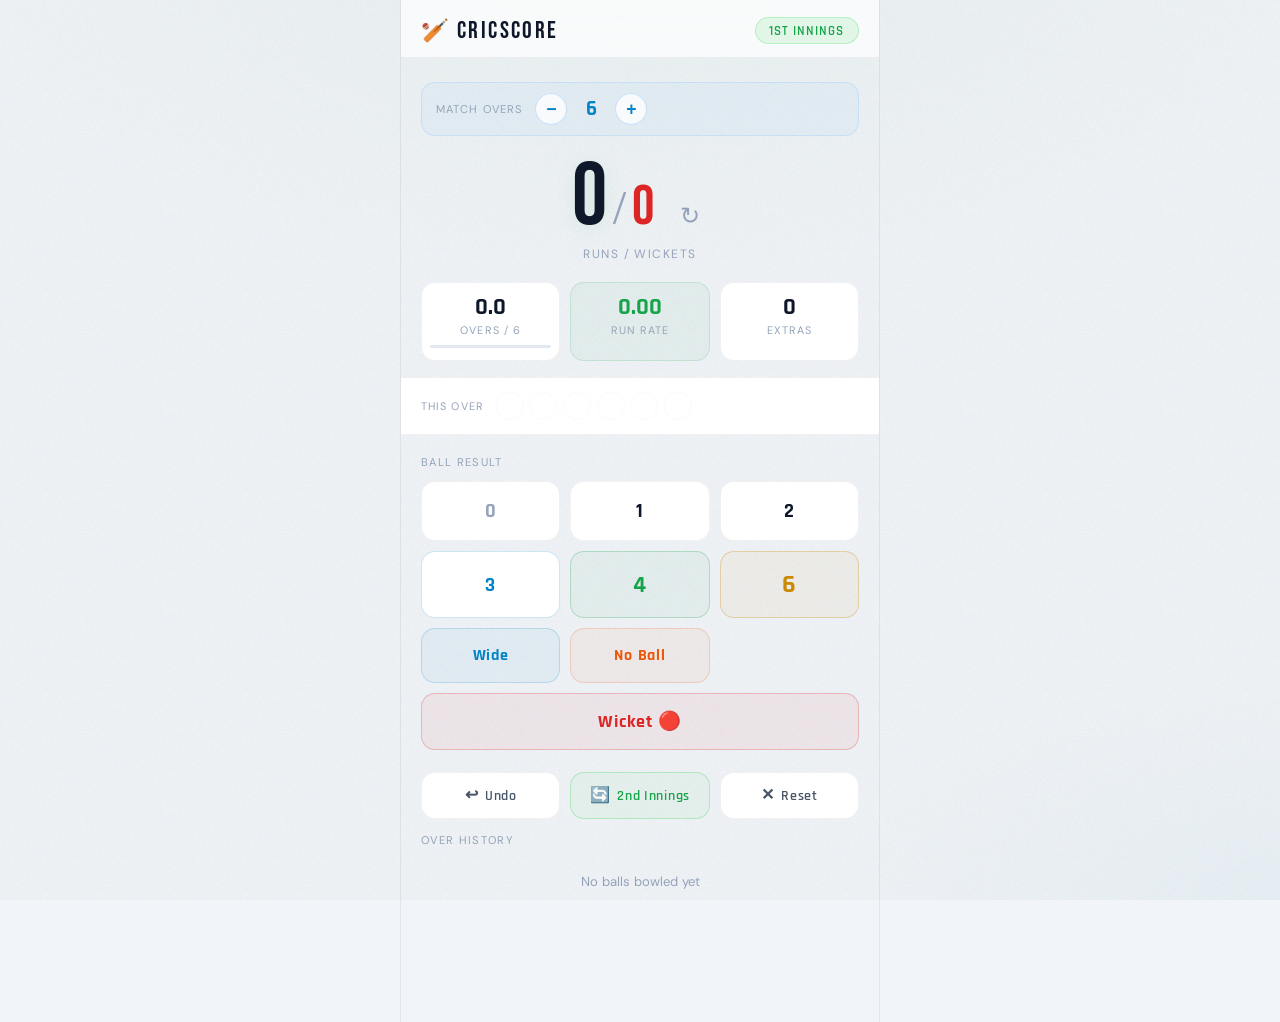
==== index.html @ cb7d539f "Initial commit: Static Cricket Score Counter2" ====
<!DOCTYPE html>
<html lang="en">

<head>
  <meta charset="UTF-8" />
  <meta name="viewport" content="width=device-width, initial-scale=1.0" />
  <title>Cricket Score Counter (Static)</title>
  <link rel="preconnect" href="https://fonts.googleapis.com">
  <link rel="preconnect" href="https://fonts.gstatic.com" crossorigin>
  <link
    href="https://fonts.googleapis.com/css2?family=Rajdhani:wght@400;500;600;700&family=DM+Sans:ital,opsz,wght@0,9..40,300;0,9..40,400;0,9..40,500;1,9..40,300&family=Bebas+Neue&display=swap"
    rel="stylesheet">
  <link rel="stylesheet" href="style.css" />
</head>

<body>

  <!-- Background texture -->
  <div class="bg-field"></div>
  <div class="noise-overlay"></div>

  <div class="app-shell">

    <!-- ── HEADER ── -->
    <header class="app-header">
      <div class="header-inner">
        <div class="logo">
          <span class="logo-icon">🏏</span>
          <span class="logo-text">CRICSCORE</span>
        </div>
        <div class="innings-badge" id="inningsBadge">1st Innings</div>
      </div>
    </header>

    <!-- ── SCOREBOARD ── -->
    <section class="scoreboard">

      <!-- Overs Selector — visible only in 1st innings -->
      <div class="overs-selector" id="oversSelector">
        <span class="overs-sel-label">Match Overs</span>
        <div class="overs-stepper">
          <button class="step-btn" onclick="changeOvers(-1)">−</button>
          <span class="overs-value" id="oversValue">6</span>
          <button class="step-btn" onclick="changeOvers(1)">+</button>
        </div>
      </div>
      <div class="score-main">
        <div class="score-display">
          <span class="score-runs" id="scoreRuns">0</span>
          <span class="score-sep">/</span>
          <span class="score-wickets" id="scoreWickets">0</span>
          <button class="score-refresh-btn" onclick="refreshScore()" title="Reset Score">↻</button>
        </div>
        <div class="score-overs-label">runs / wickets</div>
      </div>

      <div class="score-meta">
        <div class="meta-card">
          <div class="meta-value" id="metaOvers">0.0</div>
          <div class="meta-label">Overs / <span id="metaMaxOvers">6</span></div>
          <div class="overs-progress-wrap">
            <div class="overs-progress-bar" id="oversProgressBar"></div>
          </div>
        </div>
        <div class="meta-card highlight">
          <div class="meta-value" id="metaRunRate">0.00</div>
          <div class="meta-label">Run Rate</div>
        </div>
        <div class="meta-card">
          <div class="meta-value" id="metaExtras">0</div>
          <div class="meta-label">Extras</div>
        </div>
      </div>

      <!-- Target info (2nd innings only) -->
      <div class="target-bar hidden" id="targetBar">
        <div class="target-inner">
          <span class="target-label">Target</span>
          <span class="target-value" id="targetValue">—</span>
          <span class="target-sep">·</span>
          <span class="target-label">Need</span>
          <span class="target-need" id="targetNeed">—</span>
          <span class="target-sep">·</span>
          <span class="target-label">RRR</span>
          <span class="target-rrr" id="targetRrr">—</span>
        </div>
      </div>
    </section>

    <div class="last-ball-row">
      <div class="this-over-label">This Over</div>
      <div class="this-over-dots" id="thisOverDots"></div>
    </div>

    <!-- ── NO BALL PENDING PANEL ── -->
    <section class="nb-panel hidden" id="nbPanel">
      <div class="nb-panel-header">
        <span class="nb-badge">NO BALL</span>
        <span class="nb-hint">Select runs scored off the bat, or run-out</span>
      </div>
      <div class="nb-run-grid">
        <button class="nb-run-btn" onclick="sendNBRuns(0)">0</button>
        <button class="nb-run-btn" onclick="sendNBRuns(1)">1</button>
        <button class="nb-run-btn" onclick="sendNBRuns(2)">2</button>
        <button class="nb-run-btn" onclick="sendNBRuns(3)">3</button>
        <button class="nb-run-btn nb-4" onclick="sendNBRuns(4)">4</button>
        <button class="nb-run-btn nb-6" onclick="sendNBRuns(6)">6</button>
      </div>
      <button class="nb-wicket-btn" onclick="sendNBWicket()">Run Out 🔴 (Wicket on NB)</button>
    </section>

    <!-- ── BALL INPUT BUTTONS ── -->
    <section class="input-section hidden" id="inputSection">
      <div class="input-label">Ball Result</div>
      <div class="ball-grid">
        <button class="ball-btn run-0" data-type="0" onclick="sendBall('0')">0</button>
        <button class="ball-btn run-1" data-type="1" onclick="sendBall('1')">1</button>
        <button class="ball-btn run-2" data-type="2" onclick="sendBall('2')">2</button>
        <button class="ball-btn run-3" data-type="3" onclick="sendBall('3')">3</button>
        <button class="ball-btn run-4" data-type="4" onclick="sendBall('4')">4</button>
        <button class="ball-btn run-6" data-type="6" onclick="sendBall('6')">6</button>
        <button class="ball-btn wide" data-type="WD" onclick="sendBall('WD')">Wide</button>
        <button class="ball-btn noball" data-type="NB" onclick="sendBall('NB')">No Ball</button>
        <button class="ball-btn wicket" data-type="W" onclick="sendBall('W')">Wicket 🔴</button>
      </div>
    </section>


    <!-- ── CONTROLS ── -->
    <section class="controls-section hidden" id="controlsSection">
      <button class="ctrl-btn undo-btn" onclick="undoBall()">
        <span class="ctrl-icon">↩</span> Undo
      </button>
      <button class="ctrl-btn second-innings-btn" id="secondInningsBtn" onclick="startSecondInnings()">
        <span class="ctrl-icon">🔄</span> 2nd Innings
      </button>
      <button class="ctrl-btn reset-btn" onclick="resetMatch()">
        <span class="ctrl-icon">✕</span> Reset
      </button>
    </section>

    <!-- ── RECENT HISTORY ── -->
    <section class="history-section">
      <div class="history-header">Over History</div>
      <div class="history-list" id="historyList">
        <div class="history-empty">No balls bowled yet</div>
      </div>
    </section>

    <!-- ── INNINGS / MATCH OVER OVERLAY ── -->
    <div class="match-over-overlay hidden" id="matchOverOverlay">
      <div class="match-over-card">
        <div class="match-over-emoji" id="matchOverEmoji">🏏</div>
        <div class="match-over-title" id="matchOverTitle">Innings Over!</div>
        <div class="match-over-sub" id="matchOverSub"></div>
        <!-- Shown only at end of 1st innings -->
        <button class="ctrl-btn second-innings-btn" id="overlayStartSecond" style="margin-top:1.5rem;width:100%"
          onclick="startSecondInnings()">
          <span class="ctrl-icon">🏏</span> Start 2nd Innings
        </button>
        <!-- Shown only at end of 2nd innings / full match -->
        <button class="ctrl-btn reset-btn" id="overlayNewMatch" style="margin-top:0.75rem;width:100%"
          onclick="resetMatch()">
          <span class="ctrl-icon">✕</span> New Match
        </button>
      </div>
    </div>

  </div><!-- end app-shell -->

  <script src="script.js"></script>
</body>

</html>
---- style.css ----
/* ================================================================
   CRICSCORE – Style Sheet
   Dark stadium aesthetic · Rajdhani / DM Sans · Bold accents
   ================================================================ */

/* ── CSS Variables ─────────────────────────────────────────────── */
:root {
  --bg-deep:        #f1f5f9; /* Soft slate background */
  --bg-card:        #ffffff; /* Pure white cards */
  --bg-card2:       #f8fafc; /* Lighter white/slate */
  --bg-input:       #e2e8f0; /* Soft gray for inputs */

  --accent-green:   #16a34a; /* Vibrant green */
  --accent-yellow:  #ca8a04; /* Darker yellow for contrast */
  --accent-red:     #dc2626; /* Strong red */
  --accent-blue:    #0284c7; /* Sky blue */
  --accent-orange:  #ea580c; /* Deep orange */

  --text-primary:   #0f172a; /* Near black text */
  --text-secondary: #475569; /* Slate gray text */
  --text-muted:     #94a3b8; /* Light gray text */

  --border:         rgba(0,0,0,0.06);
  --shadow-card:    0 4px 6px -1px rgba(0,0,0,0.05), 0 2px 4px -1px rgba(0,0,0,0.03);
  --shadow-glow:    0 0 24px rgba(22,163,74,0.1);

  --radius-sm:      8px;
  --radius-md:      14px;
  --radius-lg:      22px;
  --radius-full:    999px;

  --transition:     0.22s cubic-bezier(0.4,0,0.2,1);
}

/* ── Reset & Base ───────────────────────────────────────────────── */
*, *::before, *::after { box-sizing: border-box; margin: 0; padding: 0; }

html { font-size: 16px; scroll-behavior: smooth; }

body {
  font-family: 'DM Sans', sans-serif;
  background: var(--bg-deep);
  color: var(--text-primary);
  min-height: 100vh;
  overflow-x: hidden;
}

/* ── Background ─────────────────────────────────────────────────── */
.bg-field {
  position: fixed; inset: 0; z-index: 0;
  background:
    radial-gradient(ellipse 80% 60% at 50% -10%, rgba(22,163,74,0.04) 0%, transparent 70%),
    radial-gradient(ellipse 60% 40% at 100% 100%, rgba(2,132,199,0.04) 0%, transparent 60%),
    var(--bg-deep);
}

.noise-overlay {
  position: fixed; inset: 0; z-index: 1; pointer-events: none; opacity: 0.15;
  background-image: url("data:image/svg+xml,%3Csvg viewBox='0 0 256 256' xmlns='http://www.w3.org/2000/svg'%3E%3Cfilter id='n'%3E%3CfeTurbulence type='fractalNoise' baseFrequency='0.9' numOctaves='4'/%3E%3C/filter%3E%3Crect width='100%25' height='100%25' filter='url(%23n)'/%3E%3C/svg%3E");
  background-size: 200px;
}

/* ── App Shell ──────────────────────────────────────────────────── */
.app-shell {
  position: relative; z-index: 2;
  max-width: 480px;
  margin: 0 auto;
  padding: 0 0 6rem;
  min-height: 100vh;
}

/* ── Header ─────────────────────────────────────────────────────── */
.app-header {
  padding: 1rem 1.25rem 0.75rem;
  border-bottom: 1px solid var(--border);
  backdrop-filter: blur(12px);
  position: sticky; top: 0; z-index: 100;
  background: rgba(255,255,255,0.7);
}

.header-inner {
  display: flex; align-items: center; justify-content: space-between;
}

.logo {
  display: flex; align-items: center; gap: 0.5rem;
}

.logo-icon { font-size: 1.4rem; }

.logo-text {
  font-family: 'Bebas Neue', sans-serif;
  font-size: 1.5rem;
  letter-spacing: 0.1em;
  color: var(--text-primary);
}

.innings-badge {
  font-family: 'Rajdhani', sans-serif;
  font-weight: 600;
  font-size: 0.8rem;
  letter-spacing: 0.08em;
  text-transform: uppercase;
  padding: 0.3rem 0.85rem;
  border-radius: var(--radius-full);
  background: rgba(57,211,83,0.12);
  border: 1px solid rgba(57,211,83,0.25);
  color: var(--accent-green);
  transition: all var(--transition);
}

.innings-badge.second {
  background: rgba(88,166,255,0.12);
  border-color: rgba(88,166,255,0.25);
  color: var(--accent-blue);
}

/* ── Scoreboard ──────────────────────────────────────────────────── */
.scoreboard {
  padding: 1.5rem 1.25rem 1rem;
}

.score-main {
  text-align: center;
  margin-bottom: 1.25rem;
}

.score-display {
  display: flex; align-items: baseline; justify-content: center;
  gap: 0.1rem;
  transition: transform var(--transition);
  position: relative;
}

.score-refresh-btn {
  background: transparent;
  border: none;
  color: var(--text-muted);
  font-size: 1.5rem;
  cursor: pointer;
  margin-left: 1rem;
  transition: all var(--transition);
  padding: 0.5rem;
  border-radius: 50%;
  display: flex;
  align-items: center;
  justify-content: center;
  line-height: 1;
}

.score-refresh-btn:hover {
  color: var(--accent-blue);
  background: rgba(2, 132, 199, 0.05);
  transform: rotate(90deg);
}

.score-refresh-btn:active {
  transform: rotate(180deg) scale(0.9);
}

@keyframes spin {
  from { transform: rotate(0deg); }
  to { transform: rotate(360deg); }
}
.score-refresh-btn.spinning {
  animation: spin 0.8s linear infinite;
  color: var(--accent-blue);
}

.score-display.bump {
  animation: scoreBump 0.35s cubic-bezier(0.34,1.56,0.64,1);
}

@keyframes scoreBump {
  0% { transform: scale(1); }
  50% { transform: scale(1.08); }
  100% { transform: scale(1); }
}

.score-runs {
  font-family: 'Bebas Neue', sans-serif;
  font-size: clamp(4rem, 18vw, 5.5rem);
  line-height: 1;
  color: var(--text-primary);
  text-shadow: 0 4px 20px rgba(22,163,74,0.1);
  transition: color var(--transition);
}

.score-sep {
  font-family: 'Rajdhani', sans-serif;
  font-size: clamp(2rem, 8vw, 3rem);
  color: var(--text-muted);
  margin: 0 0.1rem;
}

.score-wickets {
  font-family: 'Bebas Neue', sans-serif;
  font-size: clamp(2.5rem, 10vw, 3.5rem);
  line-height: 1;
  color: var(--accent-red);
}

.score-overs-label {
  font-size: 0.75rem;
  color: var(--text-muted);
  text-transform: uppercase;
  letter-spacing: 0.12em;
  margin-top: 0.25rem;
}

/* ── Meta Cards ──────────────────────────────────────────────────── */
.score-meta {
  display: grid; grid-template-columns: 1fr 1fr 1fr;
  gap: 0.625rem;
}

.meta-card {
  background: var(--bg-card);
  border: 1px solid var(--border);
  border-radius: var(--radius-md);
  padding: 0.75rem 0.5rem;
  text-align: center;
  transition: transform var(--transition), box-shadow var(--transition);
}

.meta-card:hover { transform: translateY(-2px); }

.meta-card.highlight {
  background: rgba(22,163,74,0.05);
  border-color: rgba(22,163,74,0.15);
}

.meta-value {
  font-family: 'Rajdhani', sans-serif;
  font-weight: 700;
  font-size: 1.5rem;
  color: var(--text-primary);
  line-height: 1;
  transition: color var(--transition);
}

.meta-card.highlight .meta-value { color: var(--accent-green); }

.meta-label {
  font-size: 0.68rem;
  text-transform: uppercase;
  letter-spacing: 0.1em;
  color: var(--text-muted);
  margin-top: 0.3rem;
}

/* ── Target Bar ──────────────────────────────────────────────────── */
.target-bar {
  margin-top: 1rem;
  background: rgba(2,132,199,0.05);
  border: 1px solid rgba(2,132,199,0.12);
  border-radius: var(--radius-md);
  padding: 0.75rem 1rem;
}

.target-inner {
  display: flex; align-items: center; justify-content: center;
  gap: 0.5rem; flex-wrap: wrap;
  font-family: 'Rajdhani', sans-serif; font-weight: 600;
}

.target-label {
  font-size: 0.72rem; text-transform: uppercase;
  letter-spacing: 0.1em; color: var(--text-secondary);
}

.target-value, .target-need {
  font-size: 1.1rem; color: var(--accent-blue);
}

.target-rrr { font-size: 1.1rem; color: var(--accent-orange); }

.target-sep { color: var(--text-muted); }

/* ── Last Ball Row ───────────────────────────────────────────────── */
.last-ball-row {
  display: flex; align-items: center; gap: 0.75rem;
  padding: 0.875rem 1.25rem;
  background: var(--bg-card);
  border-top: 1px solid var(--border);
  border-bottom: 1px solid var(--border);
  overflow-x: auto;
  scrollbar-width: none;
}
.last-ball-row::-webkit-scrollbar { display: none; }

.this-over-label {
  font-size: 0.68rem; text-transform: uppercase;
  letter-spacing: 0.1em; color: var(--text-muted);
  white-space: nowrap; flex-shrink: 0;
}

.this-over-dots {
  display: flex; align-items: center; gap: 0.35rem;
  flex-wrap: nowrap;
}

.dot-ball {
  font-family: 'Rajdhani', sans-serif; font-weight: 600;
  font-size: 0.75rem;
  width: 1.75rem; height: 1.75rem;
  border-radius: 50%;
  display: flex; align-items: center; justify-content: center;
  border: 1.5px solid var(--border);
  background: var(--bg-card);
  color: var(--text-secondary);
  flex-shrink: 0;
}
.dot-ball.is-4   { background: rgba(22,163,74,0.1);  border-color: var(--accent-green);  color: var(--accent-green); }
.dot-ball.is-6   { background: rgba(202,138,4,0.1); border-color: var(--accent-yellow); color: var(--accent-yellow); }
.dot-ball.is-W   { background: rgba(220,38,38,0.1);  border-color: var(--accent-red);    color: var(--accent-red); }
.dot-ball.is-WD  { background: rgba(2,132,199,0.1); border-color: var(--accent-blue);   color: var(--accent-blue); }
.dot-ball.is-NB  { background: rgba(234,88,12,0.1); border-color: var(--accent-orange); color: var(--accent-orange); }

/* ── Ball Input Grid ─────────────────────────────────────────────── */
.input-section {
  padding: 1.25rem 1.25rem 0.5rem;
}

.input-label {
  font-size: 0.7rem; text-transform: uppercase;
  letter-spacing: 0.12em; color: var(--text-muted);
  margin-bottom: 0.75rem;
}

.ball-grid {
  display: grid;
  grid-template-columns: repeat(3, 1fr);
  gap: 0.625rem;
}

/* Base ball button */
.ball-btn {
  font-family: 'Rajdhani', sans-serif;
  font-weight: 700;
  font-size: 1.25rem;
  padding: 1rem 0.5rem;
  border: 1.5px solid var(--border);
  border-radius: var(--radius-md);
  background: var(--bg-card);
  color: var(--text-primary);
  cursor: pointer;
  transition: all var(--transition);
  position: relative;
  overflow: hidden;
  letter-spacing: 0.05em;
  -webkit-tap-highlight-color: transparent;
}

.ball-btn::after {
  content: '';
  position: absolute; inset: 0;
  background: white;
  opacity: 0;
  transition: opacity 0.15s;
}

.ball-btn:active::after { opacity: 0.07; }

.ball-btn:hover {
  transform: translateY(-2px);
  box-shadow: 0 6px 20px rgba(0,0,0,0.08);
  background: #fdfdfd;
}

.ball-btn:active { transform: translateY(0px) scale(0.97); }

/* Individual styles */
.run-0  { color: var(--text-muted); }
.run-1  { border-color: rgba(0,0,0,0.05); }
.run-2  { border-color: rgba(0,0,0,0.06); }
.run-3  { border-color: rgba(2,132,199,0.2); color: var(--accent-blue); }
.run-4  {
  background: rgba(22,163,74,0.05);
  border-color: rgba(22,163,74,0.25);
  color: var(--accent-green);
  font-size: 1.5rem;
}
.run-6  {
  background: rgba(202,138,4,0.05);
  border-color: rgba(202,138,4,0.3);
  color: var(--accent-yellow);
  font-size: 1.6rem;
}
.wide   {
  background: rgba(2,132,199,0.05);
  border-color: rgba(2,132,199,0.2);
  color: var(--accent-blue);
  font-size: 1rem;
}
.noball {
  background: rgba(234,88,12,0.05);
  border-color: rgba(234,88,12,0.2);
  color: var(--accent-orange);
  font-size: 1rem;
}
.wicket {
  grid-column: 1 / -1;
  background: rgba(220,38,38,0.06);
  border-color: rgba(220,38,38,0.25);
  color: var(--accent-red);
  padding: 1rem;
  font-size: 1.15rem;
}

/* ── Ball Animations ─────────────────────────────────────────────── */
/* 4 – Flash green */
@keyframes flash4 {
  0%   { background: rgba(57,211,83,0.08);  box-shadow: none; }
  25%  { background: rgba(57,211,83,0.35); box-shadow: 0 0 40px rgba(57,211,83,0.6); }
  60%  { background: rgba(57,211,83,0.2);  box-shadow: 0 0 20px rgba(57,211,83,0.3); }
  100% { background: rgba(57,211,83,0.08);  box-shadow: none; }
}
.run-4.anim-4 {
  animation: flash4 0.7s ease-out;
}

/* 6 – Big pulse */
@keyframes flash6 {
  0%   { background: rgba(240,195,60,0.1); transform: scale(1);    box-shadow: none; }
  30%  { background: rgba(240,195,60,0.4); transform: scale(1.12); box-shadow: 0 0 50px rgba(240,195,60,0.7); }
  65%  { background: rgba(240,195,60,0.2); transform: scale(1.04); box-shadow: 0 0 25px rgba(240,195,60,0.3); }
  100% { background: rgba(240,195,60,0.1); transform: scale(1);    box-shadow: none; }
}
.run-6.anim-6 {
  animation: flash6 0.8s cubic-bezier(0.34,1.56,0.64,1);
}

/* Wicket – Red shake */
@keyframes shakeW {
  0%, 100% { transform: translateX(0); background: rgba(248,81,73,0.1); }
  10%       { transform: translateX(-6px); background: rgba(248,81,73,0.4); }
  25%       { transform: translateX(6px);  background: rgba(248,81,73,0.5); }
  40%       { transform: translateX(-5px); }
  55%       { transform: translateX(5px); }
  70%       { transform: translateX(-2px); }
  85%       { transform: translateX(2px); }
}
.wicket.anim-W {
  animation: shakeW 0.65s ease-in-out;
}

/* ── Controls ────────────────────────────────────────────────────── */
.controls-section {
  display: flex; gap: 0.625rem;
  padding: 0.875rem 1.25rem;
}

.ctrl-btn {
  flex: 1;
  display: flex; align-items: center; justify-content: center; gap: 0.4rem;
  font-family: 'Rajdhani', sans-serif;
  font-weight: 600; font-size: 0.9rem;
  padding: 0.75rem 0.5rem;
  border-radius: var(--radius-md);
  border: 1.5px solid var(--border);
  background: var(--bg-card);
  color: var(--text-secondary);
  cursor: pointer;
  transition: all var(--transition);
  letter-spacing: 0.05em;
  -webkit-tap-highlight-color: transparent;
}

.ctrl-btn:hover {
  transform: translateY(-2px);
  box-shadow: 0 4px 16px rgba(0,0,0,0.08);
  background: #fdfdfd;
}

.ctrl-btn:active { transform: scale(0.97); }

.ctrl-icon { font-size: 1rem; }

.undo-btn:hover  { border-color: rgba(88,166,255,0.4); color: var(--accent-blue); }
.reset-btn:hover { border-color: rgba(248,81,73,0.4);  color: var(--accent-red); }
.second-innings-btn {
  border-color: rgba(57,211,83,0.3);
  color: var(--accent-green);
  background: rgba(57,211,83,0.05);
}
.second-innings-btn:hover { box-shadow: 0 4px 20px rgba(57,211,83,0.2); }
.second-innings-btn.disabled {
  opacity: 0.35; pointer-events: none;
}

/* ── History ─────────────────────────────────────────────────────── */
.history-section {
  padding: 0 1.25rem 1.25rem;
}

.history-header {
  font-size: 0.7rem; text-transform: uppercase;
  letter-spacing: 0.12em; color: var(--text-muted);
  margin-bottom: 0.625rem;
}

.history-list {
  display: flex; flex-direction: column; gap: 0.375rem;
}

.history-empty {
  font-size: 0.82rem; color: var(--text-muted);
  text-align: center; padding: 1rem;
}

.history-item {
  display: flex; align-items: center; justify-content: space-between;
  padding: 0.5rem 0.875rem;
  background: var(--bg-card);
  border: 1px solid var(--border);
  border-radius: var(--radius-sm);
  font-family: 'Rajdhani', sans-serif; font-weight: 500;
  font-size: 0.88rem;
  animation: slideIn 0.25s ease-out;
}

@keyframes slideIn {
  from { opacity: 0; transform: translateY(-6px); }
  to   { opacity: 1; transform: translateY(0); }
}

.history-item .h-ball-type {
  font-weight: 700; font-size: 1rem;
}
.history-item .h-score { color: var(--text-secondary); }

.h-type-4  { color: var(--accent-green); }
.h-type-6  { color: var(--accent-yellow); }
.h-type-W  { color: var(--accent-red); }
.h-type-WD { color: var(--accent-blue); }
.h-type-NB { color: var(--accent-orange); }
.h-type-0  { color: var(--text-muted); }

/* ── Match Over Overlay ──────────────────────────────────────────── */
.match-over-overlay {
  position: fixed; inset: 0; z-index: 500;
  background: rgba(15,23,42,0.2);
  display: flex; align-items: center; justify-content: center;
  backdrop-filter: blur(12px);
  animation: fadeInOverlay 0.4s ease-out;
}

@keyframes fadeInOverlay {
  from { opacity: 0; } to { opacity: 1; }
}

.match-over-card {
  background: var(--bg-card2);
  border: 1px solid var(--border);
  border-radius: var(--radius-lg);
  padding: 2.5rem 2rem;
  text-align: center;
  max-width: 320px; width: 90%;
  box-shadow: var(--shadow-card);
  animation: popIn 0.45s cubic-bezier(0.34,1.56,0.64,1);
}

@keyframes popIn {
  from { transform: scale(0.8); opacity: 0; }
  to   { transform: scale(1);   opacity: 1; }
}

.match-over-emoji { font-size: 3rem; margin-bottom: 0.75rem; }

.match-over-title {
  font-family: 'Bebas Neue', sans-serif;
  font-size: 2rem; letter-spacing: 0.05em;
  color: var(--text-primary);
}

.match-over-sub {
  font-size: 0.95rem; color: var(--text-secondary);
  margin-top: 0.5rem; line-height: 1.5;
}

/* ── Overs Selector (1st innings only) ──────────────────────────── */
.overs-selector {
  display: flex; align-items: center; gap: 0.75rem;
  flex-wrap: wrap;
  background: rgba(88,166,255,0.06);
  border: 1px solid rgba(88,166,255,0.18);
  border-radius: var(--radius-md);
  padding: 0.625rem 0.875rem;
  margin-bottom: 1.1rem;
  animation: slideIn 0.2s ease-out;
}

.overs-sel-label {
  font-size: 0.7rem; text-transform: uppercase;
  letter-spacing: 0.1em; color: var(--text-muted);
  white-space: nowrap;
}

.overs-stepper {
  display: flex; align-items: center; gap: 0.5rem;
}

.step-btn {
  width: 2rem; height: 2rem;
  border-radius: 50%;
  border: 1.5px solid rgba(88,166,255,0.3);
  background: var(--bg-card2);
  color: var(--accent-blue);
  font-size: 1.1rem; font-weight: 700;
  cursor: pointer;
  display: flex; align-items: center; justify-content: center;
  transition: all var(--transition);
  -webkit-tap-highlight-color: transparent;
}
.step-btn:hover { background: rgba(88,166,255,0.15); transform: scale(1.1); }
.step-btn:active { transform: scale(0.95); }

.overs-value {
  font-family: 'Rajdhani', sans-serif; font-weight: 700;
  font-size: 1.3rem; color: var(--accent-blue);
  min-width: 2rem; text-align: center;
  transition: color var(--transition);
}

.overs-presets {
  display: flex; gap: 0.35rem; flex-wrap: wrap; margin-left: auto;
}

.preset-btn {
  font-family: 'Rajdhani', sans-serif; font-weight: 600;
  font-size: 0.8rem; padding: 0.25rem 0.6rem;
  border-radius: var(--radius-full);
  border: 1px solid rgba(88,166,255,0.25);
  background: transparent;
  color: var(--text-secondary);
  cursor: pointer;
  transition: all var(--transition);
  -webkit-tap-highlight-color: transparent;
}
.preset-btn:hover { border-color: var(--accent-blue); color: var(--accent-blue); }
.preset-btn.active {
  background: rgba(88,166,255,0.15);
  border-color: var(--accent-blue);
  color: var(--accent-blue);
}

/* ── Overs progress bar ──────────────────────────────────────────── */
.overs-progress-wrap {
  margin-top: 0.5rem;
  height: 3px; background: var(--bg-input);
  border-radius: 999px; overflow: hidden;
}
.overs-progress-bar {
  height: 100%; border-radius: 999px;
  background: linear-gradient(90deg, var(--accent-green), var(--accent-yellow));
  transition: width 0.4s cubic-bezier(0.4,0,0.2,1);
  width: 0%;
}
.nb-panel {
  margin: 0 1.25rem 0.5rem;
  background: rgba(234,88,12,0.04);
  border: 1.5px solid rgba(234,88,12,0.25);
  border-radius: var(--radius-lg);
  padding: 1rem 1rem 0.875rem;
  animation: slideIn 0.25s ease-out;
}

.nb-panel-header {
  display: flex; align-items: center; gap: 0.625rem;
  margin-bottom: 0.875rem; flex-wrap: wrap;
}

.nb-badge {
  font-family: 'Bebas Neue', sans-serif;
  font-size: 1rem; letter-spacing: 0.1em;
  padding: 0.2rem 0.7rem;
  border-radius: var(--radius-full);
  background: rgba(234,88,12,0.1);
  border: 1px solid rgba(234,88,12,0.25);
  color: var(--accent-orange);
}

.nb-hint {
  font-size: 0.75rem; color: var(--text-secondary);
}

.nb-run-grid {
  display: grid; grid-template-columns: repeat(6,1fr);
  gap: 0.5rem; margin-bottom: 0.625rem;
}

.nb-run-btn {
  font-family: 'Rajdhani', sans-serif; font-weight: 700;
  font-size: 1.1rem; padding: 0.75rem 0.25rem;
  border-radius: var(--radius-md);
  border: 1.5px solid rgba(234,88,12,0.15);
  background: var(--bg-card);
  color: var(--text-primary);
  cursor: pointer;
  transition: all var(--transition);
  -webkit-tap-highlight-color: transparent;
}

.nb-run-btn:hover { background: rgba(255,166,87,0.12); transform: translateY(-2px); }
.nb-run-btn:active { transform: scale(0.96); }

.nb-4 { color: var(--accent-green); border-color: rgba(57,211,83,0.3); }
.nb-6 { color: var(--accent-yellow); border-color: rgba(240,195,60,0.3); }

.nb-wicket-btn {
  width: 100%;
  font-family: 'Rajdhani', sans-serif; font-weight: 700;
  font-size: 0.95rem; padding: 0.75rem;
  border-radius: var(--radius-md);
  border: 1.5px solid rgba(248,81,73,0.35);
  background: rgba(248,81,73,0.08);
  color: var(--accent-red);
  cursor: pointer;
  transition: all var(--transition);
  -webkit-tap-highlight-color: transparent;
}

.nb-wicket-btn:hover { background: rgba(248,81,73,0.16); transform: translateY(-1px); }
.nb-wicket-btn:active { transform: scale(0.98); }
.hidden { display: none !important; }

/* ── Score flash colors ──────────────────────────────────────────── */
.score-runs.flash-4 { color: var(--accent-green) !important; }
.score-runs.flash-6 { color: var(--accent-yellow) !important; }
.score-runs.flash-W { color: var(--accent-red) !important; }

/* ── Responsive ──────────────────────────────────────────────────── */
@media (min-width: 520px) {
  .app-shell { border-left: 1px solid var(--border); border-right: 1px solid var(--border); }
}

@media (max-width: 360px) {
  .ball-btn { font-size: 1.1rem; padding: 0.85rem 0.4rem; }
  .score-runs { font-size: 3.5rem; }
}
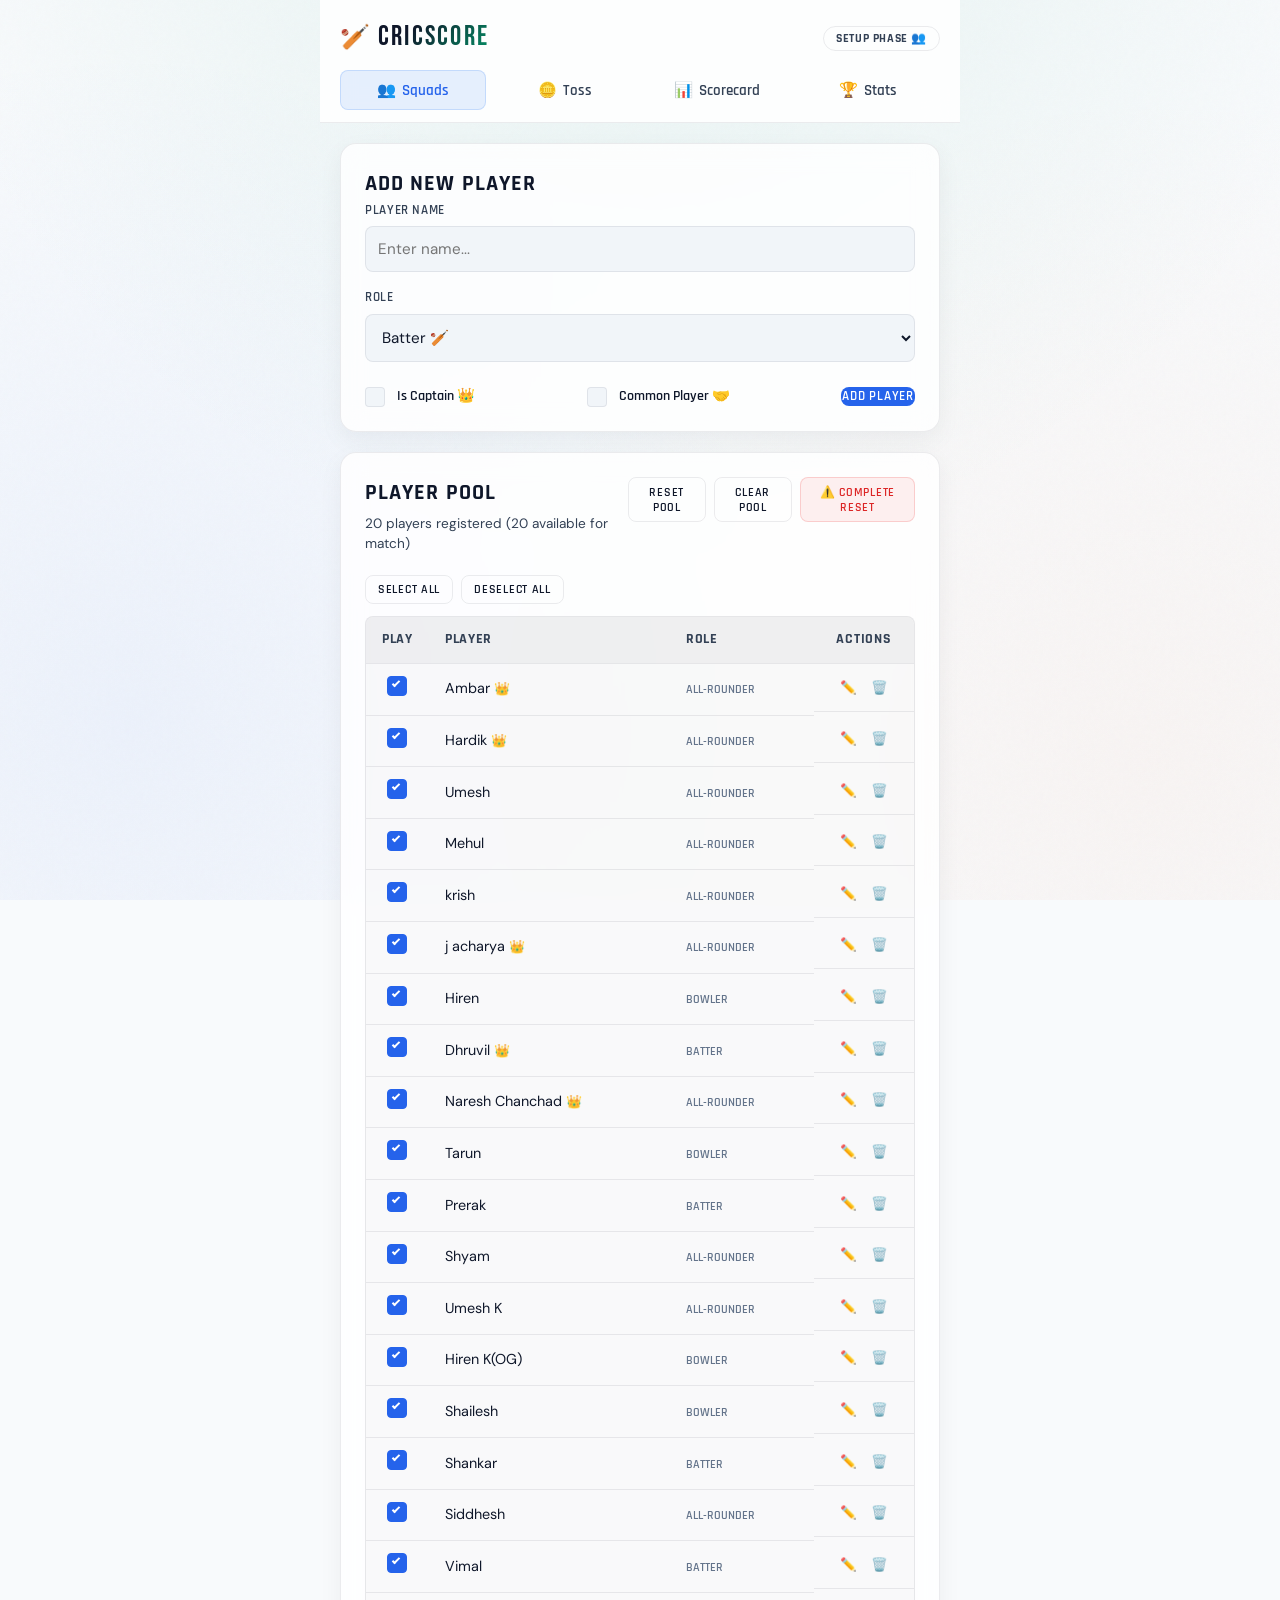
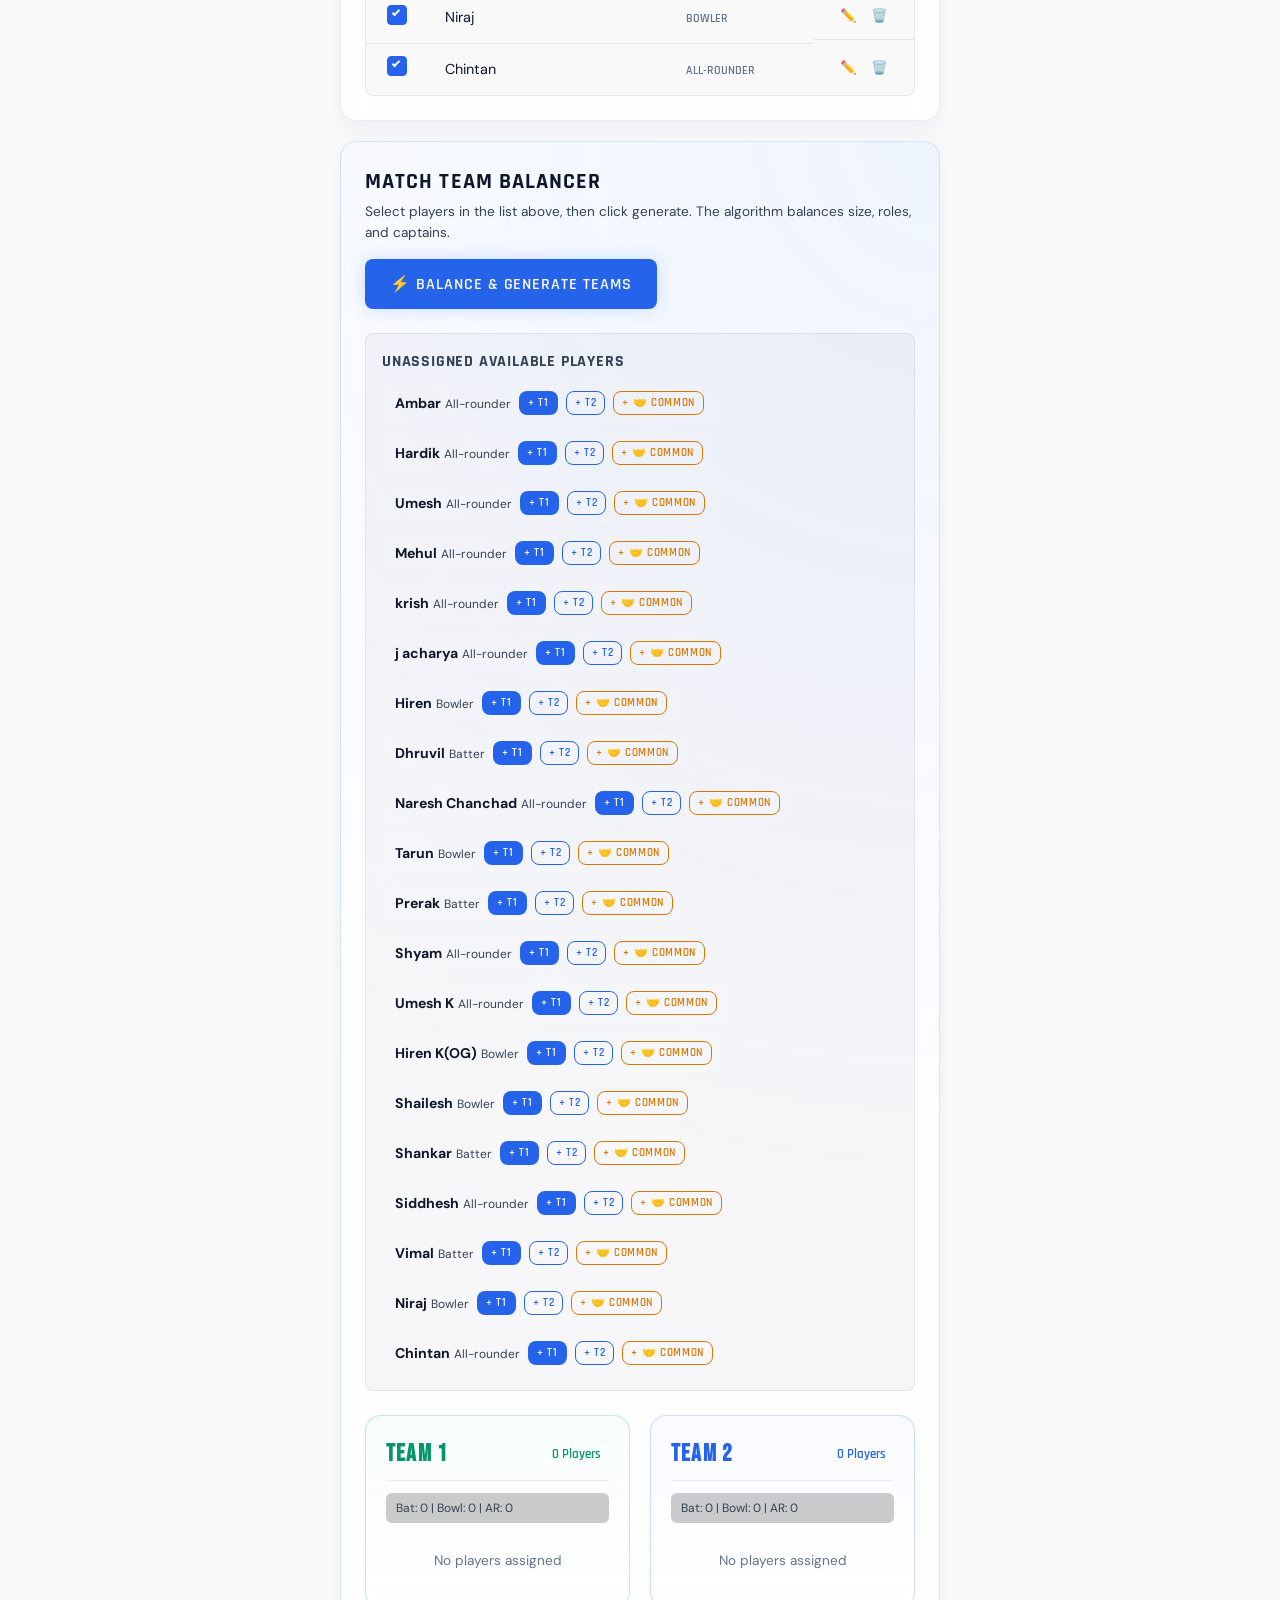
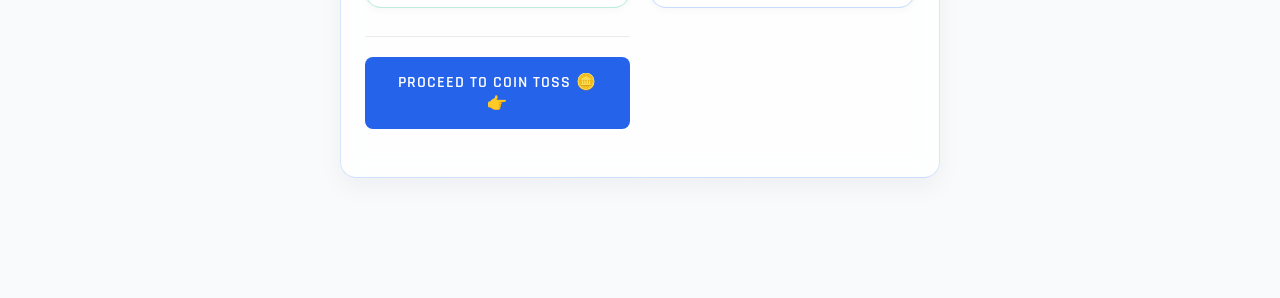
==== commit 4c4d6e7d: "feat: complete redesign, series cumulative stats, common player option on the fly" ====
--- a/index.html
+++ b/index.html
@@ -1,174 +1,743 @@
 <!DOCTYPE html>
 <html lang="en">
-
 <head>
-  <meta charset="UTF-8" />
-  <meta name="viewport" content="width=device-width, initial-scale=1.0" />
-  <title>Cricket Score Counter (Static)</title>
+  <meta charset="UTF-8">
+  <meta name="viewport" content="width=device-width, initial-scale=1.0">
+  <title>CricScore – Team Balancer & Scorecard</title>
+  <!-- Google Fonts -->
   <link rel="preconnect" href="https://fonts.googleapis.com">
   <link rel="preconnect" href="https://fonts.gstatic.com" crossorigin>
-  <link
-    href="https://fonts.googleapis.com/css2?family=Rajdhani:wght@400;500;600;700&family=DM+Sans:ital,opsz,wght@0,9..40,300;0,9..40,400;0,9..40,500;1,9..40,300&family=Bebas+Neue&display=swap"
-    rel="stylesheet">
-  <link rel="stylesheet" href="style.css" />
+  <link href="https://fonts.googleapis.com/css2?family=Bebas+Neue&family=DM+Sans:ital,opsz,wght@0,9..40,100..1000;1,9..40,100..1000&family=Rajdhani:wght@400;500;600;700&display=swap" rel="stylesheet">
+  <!-- Stylesheet -->
+  <link rel="stylesheet" href="style.css">
 </head>
-
 <body>
 
-  <!-- Background texture -->
-  <div class="bg-field"></div>
+  <!-- Background Layer -->
+  <div class="bg-stadium"></div>
   <div class="noise-overlay"></div>
 
-  <div class="app-shell">
-
+  <!-- App Wrapper -->
+  <div class="app-container">
+    
     <!-- ── HEADER ── -->
     <header class="app-header">
-      <div class="header-inner">
+      <div class="header-content">
         <div class="logo">
-          <span class="logo-icon">🏏</span>
-          <span class="logo-text">CRICSCORE</span>
-        </div>
-        <div class="innings-badge" id="inningsBadge">1st Innings</div>
-      </div>
+          <span class="logo-emoji">🏏</span>
+          <span class="logo-title">CRICSCORE</span>
+        </div>
+        <div class="header-badges">
+          <span class="badge" id="globalMatchPhase">Setup Phase</span>
+        </div>
+      </div>
+      
+      <!-- Nav Tabs -->
+      <nav class="app-nav">
+        <button class="nav-tab active" data-tab="squads-tab">
+          <span class="tab-icon">👥</span> Squads
+        </button>
+        <button class="nav-tab" data-tab="toss-tab" id="navTossTab">
+          <span class="tab-icon">🪙</span> Toss
+        </button>
+        <button class="nav-tab" data-tab="scoring-tab" id="navScoringTab">
+          <span class="tab-icon">📊</span> Scorecard
+        </button>
+        <button class="nav-tab" data-tab="stats-tab" id="navStatsTab">
+          <span class="tab-icon">🏆</span> Stats
+        </button>
+      </nav>
     </header>
 
-    <!-- ── SCOREBOARD ── -->
-    <section class="scoreboard">
-
-      <!-- Overs Selector — visible only in 1st innings -->
-      <div class="overs-selector" id="oversSelector">
-        <span class="overs-sel-label">Match Overs</span>
-        <div class="overs-stepper">
-          <button class="step-btn" onclick="changeOvers(-1)">−</button>
-          <span class="overs-value" id="oversValue">6</span>
-          <button class="step-btn" onclick="changeOvers(1)">+</button>
-        </div>
-      </div>
-      <div class="score-main">
-        <div class="score-display">
-          <span class="score-runs" id="scoreRuns">0</span>
-          <span class="score-sep">/</span>
-          <span class="score-wickets" id="scoreWickets">0</span>
-          <button class="score-refresh-btn" onclick="refreshScore()" title="Reset Score">↻</button>
-        </div>
-        <div class="score-overs-label">runs / wickets</div>
-      </div>
-
-      <div class="score-meta">
-        <div class="meta-card">
-          <div class="meta-value" id="metaOvers">0.0</div>
-          <div class="meta-label">Overs / <span id="metaMaxOvers">6</span></div>
-          <div class="overs-progress-wrap">
-            <div class="overs-progress-bar" id="oversProgressBar"></div>
-          </div>
-        </div>
-        <div class="meta-card highlight">
-          <div class="meta-value" id="metaRunRate">0.00</div>
-          <div class="meta-label">Run Rate</div>
-        </div>
-        <div class="meta-card">
-          <div class="meta-value" id="metaExtras">0</div>
-          <div class="meta-label">Extras</div>
-        </div>
-      </div>
-
-      <!-- Target info (2nd innings only) -->
-      <div class="target-bar hidden" id="targetBar">
-        <div class="target-inner">
-          <span class="target-label">Target</span>
-          <span class="target-value" id="targetValue">—</span>
-          <span class="target-sep">·</span>
-          <span class="target-label">Need</span>
-          <span class="target-need" id="targetNeed">—</span>
-          <span class="target-sep">·</span>
-          <span class="target-label">RRR</span>
-          <span class="target-rrr" id="targetRrr">—</span>
-        </div>
-      </div>
-    </section>
-
-    <div class="last-ball-row">
-      <div class="this-over-label">This Over</div>
-      <div class="this-over-dots" id="thisOverDots"></div>
+    <!-- ── MAIN CONTENT PANELS ── -->
+    <main class="app-main">
+
+      <!-- ── TAB 1: SQUADS & TEAM BALANCER ── -->
+      <section class="tab-panel active" id="squads-tab">
+        <!-- Player Pool Form -->
+        <div class="card glass">
+          <h2 class="section-title">Add New Player</h2>
+          <form id="playerForm" class="player-form">
+            <div class="input-group">
+              <label for="playerName">Player Name</label>
+              <input type="text" id="playerName" placeholder="Enter name..." required autocomplete="off">
+            </div>
+            
+            <div class="input-row">
+              <div class="input-group" style="grid-column: 1 / -1;">
+                <label for="playerRole">Role</label>
+                <select id="playerRole">
+                  <option value="Batter">Batter 🏏</option>
+                  <option value="Bowler">Bowler 🥎</option>
+                  <option value="All-rounder">All-rounder ⚡</option>
+                </select>
+              </div>
+            </div>
+
+            <div class="form-footer" style="flex-wrap: wrap; gap: 0.75rem 1.5rem;">
+              <label class="checkbox-container">
+                <input type="checkbox" id="playerIsCaptain">
+                <span class="checkmark"></span>
+                Is Captain 👑
+              </label>
+              <label class="checkbox-container">
+                <input type="checkbox" id="playerIsCommon">
+                <span class="checkmark"></span>
+                Common Player 🤝
+              </label>
+              <button type="submit" class="btn btn-primary">Add Player</button>
+            </div>
+          </form>
+        </div>
+
+        <!-- Player Pool Table Card -->
+        <div class="card glass">
+          <div class="card-header-flex">
+            <div>
+              <h2 class="section-title">Player Pool</h2>
+              <p class="subtitle" id="poolSummary">0 players registered (0 available)</p>
+            </div>
+            <div class="card-header-actions">
+              <button class="btn btn-outline btn-sm" onclick="resetToDefaultPool()">Reset Pool</button>
+              <button class="btn btn-outline btn-sm btn-danger-hover" onclick="clearPlayerPool()">Clear Pool</button>
+              <button class="btn btn-outline btn-sm btn-danger-hover" onclick="resetEntireApp()" style="background: rgba(239, 68, 68, 0.08); border-color: rgba(239, 68, 68, 0.2); color: var(--accent-red);">⚠️ Complete Reset</button>
+            </div>
+          </div>
+
+          <!-- Quick Select Filters -->
+          <div class="pool-filters">
+            <button class="btn btn-sm btn-outline active" onclick="toggleSelectAllPlayers(true)">Select All</button>
+            <button class="btn btn-sm btn-outline" onclick="toggleSelectAllPlayers(false)">Deselect All</button>
+          </div>
+
+          <!-- Players Scroll Wrapper -->
+          <div class="table-scroll">
+            <table class="players-table" id="poolTable">
+              <thead>
+                <tr>
+                  <th width="50" style="text-align: center;">Play</th>
+                  <th>Player</th>
+                  <th>Role</th>
+                  <th width="100" style="text-align: center;">Actions</th>
+                </tr>
+              </thead>
+              <tbody id="poolTableBody">
+                <!-- Javascript will populate this -->
+              </tbody>
+            </table>
+          </div>
+        </div>
+
+        <!-- Balancing & Team Generation Panel -->
+        <div class="card glass highlighted-card">
+          <h2 class="section-title">Match Team Balancer</h2>
+          <p class="subtitle">Select players in the list above, then click generate. The algorithm balances size, roles, and captains.</p>
+          
+          <div class="balancer-controls">
+            <button class="btn btn-primary btn-lg btn-glow" id="btnGenerateTeams" onclick="generateBalancedTeams()">
+              ⚡ Balance & Generate Teams
+            </button>
+            <button class="btn btn-outline btn-lg hidden" id="btnShuffleTeams" onclick="generateBalancedTeams(true)">
+              🔄 Shuffle Teams
+            </button>
+            <button class="btn btn-outline btn-lg btn-danger-hover hidden" id="btnClearTeams" onclick="clearGeneratedTeams()">
+              🗑️ Clear Teams
+            </button>
+          </div>
+
+          <!-- Unassigned Available Players for Manual Assignment -->
+          <div class="unassigned-container hidden" id="unassignedPlayersWrapper" style="margin-bottom: 1.5rem; background: rgba(15, 23, 42, 0.03); padding: 1rem; border-radius: var(--radius-sm); border: 1px solid var(--border);">
+            <h3 class="section-title" style="font-size: 1rem; margin-bottom: 0.5rem; color: var(--text-secondary);">Unassigned Available Players</h3>
+            <div class="unassigned-list" id="unassignedPlayerList" style="display: flex; gap: 0.5rem; flex-wrap: wrap;">
+              <!-- Dynamic -->
+            </div>
+          </div>
+
+          <!-- Generated Teams View -->
+          <div class="teams-container hidden" id="generatedTeamsContainer">
+            <div class="team-card team-a-card glass">
+              <div class="team-header color-a">
+                <h3>TEAM 1</h3>
+                <span class="team-stats-badge" id="teamAStats">0 Players</span>
+              </div>
+              <div class="team-meta-info" id="teamAMeta">
+                <!-- Stats breakdown -->
+              </div>
+              <ul class="team-player-list" id="teamAPlayerList">
+                <!-- Populated dynamically -->
+              </ul>
+            </div>
+
+            <div class="team-card team-b-card glass">
+              <div class="team-header color-b">
+                <h3>TEAM 2</h3>
+                <span class="team-stats-badge" id="teamBStats">0 Players</span>
+              </div>
+              <div class="team-meta-info" id="teamBMeta">
+                <!-- Stats breakdown -->
+              </div>
+              <ul class="team-player-list" id="teamBPlayerList">
+                <!-- Populated dynamically -->
+              </ul>
+            <!-- Common / Neutral Players Box -->
+            <div class="common-players-card glass" id="commonPlayersCard" style="grid-column: 1 / -1; background: rgba(59, 130, 246, 0.05); border: 1px dashed rgba(59, 130, 246, 0.25); padding: 1rem; border-radius: var(--radius-sm); margin-top: 1rem; display: none;">
+              <h4 style="margin: 0 0 0.5rem; color: var(--accent-blue); font-size: 0.95rem; font-family: 'Rajdhani', sans-serif; font-weight: 700;">🤝 Common Players (Playable for both teams)</h4>
+              <div id="commonPlayersList" style="display: flex; gap: 0.5rem; flex-wrap: wrap;">
+                <!-- Dynamic list -->
+              </div>
+            </div>
+          </div>
+
+          <!-- Confirm / Proceed Section -->
+          <div class="proceed-section hidden" id="proceedSection">
+            <button class="btn btn-primary btn-lg btn-block" onclick="proceedToToss()">
+              Proceed to Coin Toss 🪙 👉
+            </button>
+          </div>
+        </div>
+      </section>
+
+      <!-- ── TAB 2: MODERN COIN TOSS ── -->
+      <section class="tab-panel" id="toss-tab">
+        <div class="card glass toss-card-wrapper">
+          <h2 class="section-title text-center">Interactive Coin Toss</h2>
+          <p class="subtitle text-center">Decide who bowls or bats first with a highly random 3D spin.</p>
+
+          <!-- Toss Configuration -->
+          <div class="toss-config">
+            <div class="toss-field">
+              <label for="tossCaller">Who calls the coin?</label>
+              <select id="tossCaller">
+                <option value="team1">Team 1 Captain</option>
+                <option value="team2">Team 2 Captain</option>
+              </select>
+            </div>
+
+            <div class="toss-field">
+              <label>Select Call Choice:</label>
+              <div class="segmented-control">
+                <input type="radio" name="tossChoice" id="tossChoiceHeads" value="Heads" checked>
+                <label for="tossChoiceHeads">Heads 🏏</label>
+                
+                <input type="radio" name="tossChoice" id="tossChoiceTails" value="Tails">
+                <label for="tossChoiceTails">Tails 🏆</label>
+              </div>
+            </div>
+          </div>
+
+          <!-- 3D Coin Spinner Container -->
+          <div class="coin-container">
+            <div class="coin" id="tossCoin">
+              <div class="coin-side coin-front">
+                <div class="coin-inner">🏏<div class="coin-text">HEADS</div></div>
+              </div>
+              <div class="coin-side coin-back">
+                <div class="coin-inner">🏆<div class="coin-text">TAILS</div></div>
+              </div>
+            </div>
+          </div>
+
+          <!-- Action Button -->
+          <div class="text-center" style="margin-top: 2rem;">
+            <button class="btn btn-primary btn-lg btn-glow" id="btnFlipCoin" onclick="flipCoin()">
+              💫 Flip Coin
+            </button>
+          </div>
+
+          <!-- Result Overlay Card -->
+          <div class="toss-result-card hidden" id="tossResultCard">
+            <div class="toss-result-title" id="tossResultTitle">Heads!</div>
+            <div class="toss-result-message" id="tossResultMessage">Team 1 won the toss!</div>
+            
+            <div class="toss-choice-panel" id="tossDecisionSection">
+              <p>Choose what to do:</p>
+              <div class="toss-decision-buttons">
+                <button class="btn btn-primary" onclick="setTossDecision('Batting')">🏏 Bat First</button>
+                <button class="btn btn-outline" onclick="setTossDecision('Bowling')">🥎 Bowl First</button>
+              </div>
+            </div>
+          </div>
+
+          <!-- Ready to Score State -->
+          <div class="toss-finalized-card hidden" id="tossFinalizedCard">
+            <div class="final-dec-box">
+              <span class="final-dec-emoji">📢</span>
+              <span id="finalTossText">Team 1 won the toss and elected to Bat</span>
+            </div>
+            
+            <div class="match-overs-config">
+              <label for="matchOvers">Select Match Overs:</label>
+              <div class="overs-control">
+                <button class="btn btn-outline btn-sm" onclick="changeOversInput(-1)">−</button>
+                <span class="overs-input-value" id="matchOversDisplay">6</span>
+                <button class="btn btn-outline btn-sm" onclick="changeOversInput(1)">+</button>
+              </div>
+            </div>
+
+            <button class="btn btn-primary btn-lg btn-block btn-glow" onclick="startMatchScorecard()">
+              Start Match Scorecard 🚀
+            </button>
+          </div>
+        </div>
+      </section>
+
+      <!-- ── TAB 3: LIVE SCORECARD ── -->
+      <section class="tab-panel" id="scoring-tab">
+        
+        <!-- Scoreboard Info Bar -->
+        <div class="card glass scoreboard-hero">
+          <div class="hero-header">
+            <div class="batting-team-title" id="liveBattingTeam">Team Name Batting</div>
+            <div class="innings-badge-score" id="liveInningsBadge">1st Innings</div>
+          </div>
+
+          <!-- Score Metrics -->
+          <div class="hero-score-row">
+            <div class="score-primary">
+              <span class="runs-num" id="liveRuns">0</span>
+              <span class="slash">/</span>
+              <span class="wickets-num" id="liveWickets">0</span>
+            </div>
+            
+            <div class="overs-metric">
+              <div class="overs-val"><span id="liveOvers">0.0</span> / <span id="liveMaxOvers">6</span></div>
+              <div class="overs-lbl">Overs Bowled</div>
+            </div>
+          </div>
+
+          <!-- Overs Progress Bar -->
+          <div class="hero-progress-wrapper">
+            <div class="hero-progress-bar" id="liveOversProgressBar"></div>
+          </div>
+
+          <!-- Core Run Rates -->
+          <div class="hero-runrates">
+            <div class="rr-card">
+              <span class="rr-val" id="liveRunRate">0.00</span>
+              <span class="rr-lbl">Run Rate</span>
+            </div>
+            <div class="rr-card">
+              <span class="rr-val" id="liveExtras">0</span>
+              <span class="rr-lbl">Extras (WD/NB)</span>
+            </div>
+            <div class="rr-card highlight-orange hidden" id="targetCardWrapper">
+              <span class="rr-val" id="liveTarget">--</span>
+              <span class="rr-lbl">Target / Need <span id="liveTargetNeed">--</span> (RRR <span id="liveRrr">--</span>)</span>
+            </div>
+          </div>
+        </div>
+
+        <!-- Over History Dots Bar -->
+        <div class="card glass dot-balls-card">
+          <div class="dot-flex">
+            <span class="dot-title">This Over:</span>
+            <div class="dot-container" id="liveOverDots">
+              <!-- Dots will be populated here -->
+            </div>
+          </div>
+        </div>
+
+        <!-- Active Players Card (BATSMEN & BOWLERS STATS) -->
+        <div class="active-players-section">
+          <!-- Batsmen Card -->
+          <div class="card glass active-card">
+            <div class="card-hdr">
+              <span class="card-icon">🏏</span>
+              <h3>Active Batting</h3>
+            </div>
+            <div class="batsmen-stats-container">
+              <!-- Batsman 1 -->
+              <div class="batsman-row" id="batsman1Row">
+                <div class="batsman-info-strike" onclick="setStrike(1)">
+                  <span class="strike-indicator" id="strike1">🏏</span>
+                  <span class="batsman-name" id="batsman1Name">Batter 1</span>
+                </div>
+                <div class="batsman-runs-stats">
+                  <span class="batsman-runs" id="batsman1Runs">0</span>
+                  <span class="batsman-balls" id="batsman1Balls">(0)</span>
+                </div>
+                <div class="batsman-substats">
+                  <span>4s: <strong id="batsman1Fours">0</strong></span>
+                  <span>6s: <strong id="batsman1Sixes">0</strong></span>
+                  <span>SR: <strong id="batsman1SR">0.0</strong></span>
+                </div>
+              </div>
+              <!-- Batsman 2 -->
+              <div class="batsman-row" id="batsman2Row">
+                <div class="batsman-info-strike" onclick="setStrike(2)">
+                  <span class="strike-indicator" id="strike2"></span>
+                  <span class="batsman-name" id="batsman2Name">Batter 2</span>
+                </div>
+                <div class="batsman-runs-stats">
+                  <span class="batsman-runs" id="batsman2Runs">0</span>
+                  <span class="batsman-balls" id="batsman2Balls">(0)</span>
+                </div>
+                <div class="batsman-substats">
+                  <span>4s: <strong id="batsman2Fours">0</strong></span>
+                  <span>6s: <strong id="batsman2Sixes">0</strong></span>
+                  <span>SR: <strong id="batsman2SR">0.0</strong></span>
+                </div>
+              </div>
+            </div>
+          </div>
+
+          <!-- Bowler Card -->
+          <div class="card glass active-card">
+            <div class="card-hdr">
+              <span class="card-icon">🥎</span>
+              <h3>Active Bowler</h3>
+            </div>
+            <div class="bowler-stats-container" id="activeBowlerWrapper">
+              <div class="bowler-main-row">
+                <span class="bowler-name" id="activeBowlerName">Select Bowler</span>
+                <span class="bowler-figures" id="activeBowlerFigures">0 - 0 - 0 - 0</span>
+              </div>
+              <div class="bowler-substats">
+                <span>Overs: <strong id="activeBowlerOvers">0.0</strong></span>
+                <span>Maidens: <strong id="activeBowlerMaidens">0</strong></span>
+                <span>Runs: <strong id="activeBowlerRuns">0</strong></span>
+                <span>Wickets: <strong id="activeBowlerWickets">0</strong></span>
+                <span>Econ: <strong id="activeBowlerEcon">0.0</strong></span>
+              </div>
+            </div>
+          </div>
+        </div>
+
+        <!-- No Ball Detail Overlay Panel (appears on clicking NB) -->
+        <div class="nb-panel-overlay hidden" id="scoringNbPanel">
+          <div class="nb-hdr">
+            <span class="badge badge-orange">NO BALL</span>
+            <p>Select runs scored off the bat or wicket:</p>
+          </div>
+          <div class="nb-btn-grid">
+            <button class="btn btn-outline" onclick="recordNbResult(0)">0 Runs</button>
+            <button class="btn btn-outline" onclick="recordNbResult(1)">1 Run</button>
+            <button class="btn btn-outline" onclick="recordNbResult(2)">2 Runs</button>
+            <button class="btn btn-outline" onclick="recordNbResult(3)">3 Runs</button>
+            <button class="btn btn-outline btn-success-hover" onclick="recordNbResult(4)">4 Runs 🏏</button>
+            <button class="btn btn-outline btn-warning-hover" onclick="recordNbResult(6)">6 Runs 🚀</button>
+          </div>
+          <button class="btn btn-danger btn-block" style="margin-top: 0.75rem;" onclick="recordNbWicket()">
+            🚨 Run Out Wicket
+          </button>
+        </div>
+
+        <!-- Ball Input Controls -->
+        <div class="card glass ball-input-card" id="ballInputControls">
+          <div class="card-hdr" style="margin-bottom: 0.75rem;">
+            <span class="card-icon">🕹️</span>
+            <h3>Bowled Ball Result</h3>
+          </div>
+          <div class="score-input-grid">
+            <button class="score-btn key-0" onclick="recordBall('0')">0</button>
+            <button class="score-btn key-1" onclick="recordBall('1')">1</button>
+            <button class="score-btn key-2" onclick="recordBall('2')">2</button>
+            <button class="score-btn key-3" onclick="recordBall('3')">3</button>
+            <button class="score-btn key-4 btn-4" onclick="recordBall('4')">4</button>
+            <button class="score-btn key-6 btn-6" onclick="recordBall('6')">6</button>
+            <button class="score-btn key-wd" onclick="recordBall('WD')">Wide</button>
+            <button class="score-btn key-nb" onclick="recordBall('NB')">No Ball</button>
+            <button class="score-btn key-w btn-w" onclick="recordBall('W')">Wicket 🔴</button>
+          </div>
+        </div>
+
+        <!-- Match Actions Bottom Controls -->
+        <div class="scoring-actions">
+          <button class="btn btn-outline" onclick="undoLastBall()">
+            ↩️ Undo Ball
+          </button>
+          <button class="btn btn-outline" onclick="swapStrikeManual()">
+            🔄 Swap Strike
+          </button>
+          <button class="btn btn-outline btn-danger-hover" onclick="restartCurrentMatch()">
+            ❌ Reset Match
+          </button>
+        </div>
+
+        <!-- Recent Log History List -->
+        <div class="card glass match-history-card">
+          <h3 class="section-title">Innings Ball History</h3>
+          <div class="history-scroll-list" id="scoringHistoryList">
+            <p class="text-muted text-center" style="padding: 1rem;">No balls recorded yet.</p>
+          </div>
+        </div>
+      </section>
+
+      <!-- ── TAB 4: COMPREHENSIVE MATCH STATS ── -->
+      <section class="tab-panel" id="stats-tab">
+        <!-- Live Match Summary Summary Card -->
+        <div class="card glass text-center">
+          <h2 class="section-title">Full Match Stats & Scorecard</h2>
+          <p class="subtitle" id="statsMatchStatusText">Setup or Toss phase in progress.</p>
+          <button class="btn btn-outline btn-sm" onclick="exportStateToJSON()">Export Match State</button>
+        </div>
+
+        <!-- Series Cumulative Leaderboard -->
+        <div class="card glass" id="statsCumulativeWrapper" style="margin-top: 1.5rem;">
+          <h2 class="section-title">Series Leaderboard (Cumulative Totals)</h2>
+          <p class="subtitle" style="margin-bottom: 1.25rem;">Cumulative tournament figures. Click a player row to view match-by-match breakdown.</p>
+          
+          <h3 class="innings-header color-a" style="margin-top: 1rem;">Cumulative Batting</h3>
+          <div class="card glass no-padding" style="margin-bottom: 1.5rem; overflow: visible;">
+            <div class="stats-table-wrapper" style="overflow: visible;">
+              <table class="stats-table">
+                <thead>
+                  <tr>
+                    <th width="30"></th>
+                    <th>Batsman</th>
+                    <th class="text-right">Runs</th>
+                    <th class="text-right">Balls</th>
+                    <th class="text-right">4s</th>
+                    <th class="text-right">6s</th>
+                    <th class="text-right">Outs</th>
+                    <th class="text-right">SR</th>
+                  </tr>
+                </thead>
+                <tbody id="statsCumulativeBattingBody">
+                  <!-- Dynamic -->
+                </tbody>
+              </table>
+            </div>
+          </div>
+
+          <h3 class="innings-header color-b">Cumulative Bowling</h3>
+          <div class="card glass no-padding" style="margin-bottom: 0.5rem; overflow: visible;">
+            <div class="stats-table-wrapper" style="overflow: visible;">
+              <table class="stats-table">
+                <thead>
+                  <tr>
+                    <th width="30"></th>
+                    <th>Bowler</th>
+                    <th class="text-right">Overs</th>
+                    <th class="text-right">Maidens</th>
+                    <th class="text-right">Runs</th>
+                    <th class="text-right">Wickets</th>
+                    <th class="text-right">Econ</th>
+                  </tr>
+                </thead>
+                <tbody id="statsCumulativeBowlingBody">
+                  <!-- Dynamic -->
+                </tbody>
+              </table>
+            </div>
+          </div>
+        </div>
+
+        <!-- Stats Container -->
+        <div id="statsScorecardTables" class="hidden">
+          <!-- Innings 1 Accordion / Section -->
+          <div class="stats-innings-section">
+            <h3 class="innings-header color-a" id="statsInnings1Header">1st Innings: Team 1</h3>
+            
+            <div class="card glass no-padding" style="margin-bottom: 1.5rem;">
+              <div class="stats-table-wrapper">
+                <table class="stats-table">
+                  <thead>
+                    <tr>
+                      <th>Batsman</th>
+                      <th>Status</th>
+                      <th class="text-right">R</th>
+                      <th class="text-right">B</th>
+                      <th class="text-right">4s</th>
+                      <th class="text-right">6s</th>
+                      <th class="text-right">SR</th>
+                    </tr>
+                  </thead>
+                  <tbody id="statsInnings1BattingBody">
+                    <!-- Dynamic -->
+                  </tbody>
+                </table>
+              </div>
+              <div class="stats-innings-total" id="statsInnings1BattingTotal">
+                Total: 0/0 (0.0 Overs)
+              </div>
+            </div>
+
+            <div class="card glass no-padding">
+              <div class="stats-table-wrapper">
+                <table class="stats-table">
+                  <thead>
+                    <tr>
+                      <th>Bowler</th>
+                      <th class="text-right">O</th>
+                      <th class="text-right">M</th>
+                      <th class="text-right">R</th>
+                      <th class="text-right">W</th>
+                      <th class="text-right">Econ</th>
+                    </tr>
+                  </thead>
+                  <tbody id="statsInnings1BowlingBody">
+                    <!-- Dynamic -->
+                  </tbody>
+                </table>
+              </div>
+            </div>
+          </div>
+
+          <!-- Innings 2 Accordion / Section -->
+          <div class="stats-innings-section" style="margin-top: 2rem;" id="statsInnings2Wrapper">
+            <h3 class="innings-header color-b" id="statsInnings2Header">2nd Innings: Team 2</h3>
+            
+            <div class="card glass no-padding" style="margin-bottom: 1.5rem;">
+              <div class="stats-table-wrapper">
+                <table class="stats-table">
+                  <thead>
+                    <tr>
+                      <th>Batsman</th>
+                      <th>Status</th>
+                      <th class="text-right">R</th>
+                      <th class="text-right">B</th>
+                      <th class="text-right">4s</th>
+                      <th class="text-right">6s</th>
+                      <th class="text-right">SR</th>
+                    </tr>
+                  </thead>
+                  <tbody id="statsInnings2BattingBody">
+                    <!-- Dynamic -->
+                  </tbody>
+                </table>
+              </div>
+              <div class="stats-innings-total" id="statsInnings2BattingTotal">
+                Total: 0/0 (0.0 Overs)
+              </div>
+            </div>
+
+            <div class="card glass no-padding">
+              <div class="stats-table-wrapper">
+                <table class="stats-table">
+                  <thead>
+                    <tr>
+                      <th>Bowler</th>
+                      <th class="text-right">O</th>
+                      <th class="text-right">M</th>
+                      <th class="text-right">R</th>
+                      <th class="text-right">W</th>
+                      <th class="text-right">Econ</th>
+                    </tr>
+                  </thead>
+                  <tbody id="statsInnings2BowlingBody">
+                    <!-- Dynamic -->
+                  </tbody>
+                </table>
+              </div>
+            </div>
+          </div>
+        </div>
+      </section>
+
+    </main>
+  </div> <!-- End App Wrapper -->
+
+
+  <!-- ── DIALOG / MODAL POPUPS (CRITICAL WORKFLOWS) ── -->
+
+  <!-- WICKET DISMISSAL DIALOG -->
+  <div class="modal-backdrop hidden" id="wicketModal">
+    <div class="modal-card glass">
+      <div class="modal-header">
+        <h3>🚨 Wicket Fallen!</h3>
+      </div>
+      <div class="modal-body">
+        <p class="modal-desc" id="wicketModalDesc">Batsman is out. Select dismissal mode and new batsman.</p>
+        
+        <div class="form-group" style="margin-bottom: 1.25rem;">
+          <label for="dismissalType">Dismissal Mode:</label>
+          <select id="dismissalType" class="modal-select">
+            <option value="Bowled">Bowled 🥎</option>
+            <option value="Caught">Caught 🤲</option>
+            <option value="LBW">LBW 🦵</option>
+            <option value="Run Out">Run Out 🔴</option>
+            <option value="Stumped">Stumped 🧤</option>
+            <option value="Retired">Retired Hurt 🤕</option>
+          </select>
+        </div>
+
+        <div class="form-group">
+          <label for="newBatsmanSelect">Next Batsman to Bat:</label>
+          <select id="newBatsmanSelect" class="modal-select">
+            <!-- Dynamic list of players yet to bat -->
+          </select>
+        </div>
+      </div>
+      <div class="modal-footer">
+        <button class="btn btn-primary btn-block" onclick="submitWicketDismissal()">Confirm Wicket & Resume</button>
+      </div>
     </div>
-
-    <!-- ── NO BALL PENDING PANEL ── -->
-    <section class="nb-panel hidden" id="nbPanel">
-      <div class="nb-panel-header">
-        <span class="nb-badge">NO BALL</span>
-        <span class="nb-hint">Select runs scored off the bat, or run-out</span>
-      </div>
-      <div class="nb-run-grid">
-        <button class="nb-run-btn" onclick="sendNBRuns(0)">0</button>
-        <button class="nb-run-btn" onclick="sendNBRuns(1)">1</button>
-        <button class="nb-run-btn" onclick="sendNBRuns(2)">2</button>
-        <button class="nb-run-btn" onclick="sendNBRuns(3)">3</button>
-        <button class="nb-run-btn nb-4" onclick="sendNBRuns(4)">4</button>
-        <button class="nb-run-btn nb-6" onclick="sendNBRuns(6)">6</button>
-      </div>
-      <button class="nb-wicket-btn" onclick="sendNBWicket()">Run Out 🔴 (Wicket on NB)</button>
-    </section>
-
-    <!-- ── BALL INPUT BUTTONS ── -->
-    <section class="input-section hidden" id="inputSection">
-      <div class="input-label">Ball Result</div>
-      <div class="ball-grid">
-        <button class="ball-btn run-0" data-type="0" onclick="sendBall('0')">0</button>
-        <button class="ball-btn run-1" data-type="1" onclick="sendBall('1')">1</button>
-        <button class="ball-btn run-2" data-type="2" onclick="sendBall('2')">2</button>
-        <button class="ball-btn run-3" data-type="3" onclick="sendBall('3')">3</button>
-        <button class="ball-btn run-4" data-type="4" onclick="sendBall('4')">4</button>
-        <button class="ball-btn run-6" data-type="6" onclick="sendBall('6')">6</button>
-        <button class="ball-btn wide" data-type="WD" onclick="sendBall('WD')">Wide</button>
-        <button class="ball-btn noball" data-type="NB" onclick="sendBall('NB')">No Ball</button>
-        <button class="ball-btn wicket" data-type="W" onclick="sendBall('W')">Wicket 🔴</button>
-      </div>
-    </section>
-
-
-    <!-- ── CONTROLS ── -->
-    <section class="controls-section hidden" id="controlsSection">
-      <button class="ctrl-btn undo-btn" onclick="undoBall()">
-        <span class="ctrl-icon">↩</span> Undo
-      </button>
-      <button class="ctrl-btn second-innings-btn" id="secondInningsBtn" onclick="startSecondInnings()">
-        <span class="ctrl-icon">🔄</span> 2nd Innings
-      </button>
-      <button class="ctrl-btn reset-btn" onclick="resetMatch()">
-        <span class="ctrl-icon">✕</span> Reset
-      </button>
-    </section>
-
-    <!-- ── RECENT HISTORY ── -->
-    <section class="history-section">
-      <div class="history-header">Over History</div>
-      <div class="history-list" id="historyList">
-        <div class="history-empty">No balls bowled yet</div>
-      </div>
-    </section>
-
-    <!-- ── INNINGS / MATCH OVER OVERLAY ── -->
-    <div class="match-over-overlay hidden" id="matchOverOverlay">
-      <div class="match-over-card">
-        <div class="match-over-emoji" id="matchOverEmoji">🏏</div>
-        <div class="match-over-title" id="matchOverTitle">Innings Over!</div>
-        <div class="match-over-sub" id="matchOverSub"></div>
-        <!-- Shown only at end of 1st innings -->
-        <button class="ctrl-btn second-innings-btn" id="overlayStartSecond" style="margin-top:1.5rem;width:100%"
-          onclick="startSecondInnings()">
-          <span class="ctrl-icon">🏏</span> Start 2nd Innings
+  </div>
+
+  <!-- BOWLER SELECTION DIALOG (End of Over) -->
+  <div class="modal-backdrop hidden" id="bowlerModal">
+    <div class="modal-card glass">
+      <div class="modal-header">
+        <h3>🥎 Select Next Bowler</h3>
+      </div>
+      <div class="modal-body">
+        <p class="modal-desc">Over complete. Please select the bowler for the next over.</p>
+        
+        <div class="form-group">
+          <label for="newBowlerSelect">Bowler:</label>
+          <select id="newBowlerSelect" class="modal-select">
+            <!-- Dynamic list of fielding players (excluding the last bowler) -->
+          </select>
+        </div>
+      </div>
+      <div class="modal-footer">
+        <button class="btn btn-primary btn-block" onclick="submitBowlerChange()">Confirm Bowler</button>
+      </div>
+    </div>
+  </div>
+
+  <!-- BATSMAN STRIKER REPLACEMENT DIALOG (To change active batsmen when starting innings) -->
+  <div class="modal-backdrop hidden" id="openersModal">
+    <div class="modal-card glass">
+      <div class="modal-header">
+        <h3>🏏 Select Opening Batsmen</h3>
+      </div>
+      <div class="modal-body">
+        <p class="modal-desc">Select the two opening batsmen to start the innings.</p>
+        
+        <div class="form-group" style="margin-bottom: 1.25rem;">
+          <label for="openerStriker">Striker (On strike):</label>
+          <select id="openerStriker" class="modal-select">
+            <!-- Dynamic -->
+          </select>
+        </div>
+
+        <div class="form-group">
+          <label for="openerNonStriker">Non-Striker:</label>
+          <select id="openerNonStriker" class="modal-select">
+            <!-- Dynamic -->
+          </select>
+        </div>
+      </div>
+      <div class="modal-footer">
+        <button class="btn btn-primary btn-block" onclick="submitOpeningBatsmen()">Start Innings</button>
+      </div>
+    </div>
+  </div>
+
+  <!-- INNINGS OVER / MATCH SUMMARY OVERLAY -->
+  <div class="modal-backdrop hidden" id="inningsOverModal">
+    <div class="modal-card glass text-center">
+      <div class="modal-emoji" id="inningsOverEmoji">🎉</div>
+      <h3 id="inningsOverTitle">Innings Complete!</h3>
+      <p class="modal-desc" id="inningsOverDesc" style="margin: 0.75rem 0 1.5rem; line-height: 1.5;">Final Score: 0/0</p>
+      
+      <div id="inningsOverActions">
+        <button class="btn btn-primary btn-block btn-lg btn-glow" id="btnTransitionInnings" onclick="transitionToSecondInnings()">
+          Start 2nd Innings 🏏
         </button>
-        <!-- Shown only at end of 2nd innings / full match -->
-        <button class="ctrl-btn reset-btn" id="overlayNewMatch" style="margin-top:0.75rem;width:100%"
-          onclick="resetMatch()">
-          <span class="ctrl-icon">✕</span> New Match
+        <button class="btn btn-primary btn-block btn-lg btn-glow hidden" id="btnNextMatch" onclick="playNextMatchSeries()" style="margin-bottom:0.75rem;">
+          Play Next Match (Winner Bats) 🚀
         </button>
+        <button class="btn btn-outline btn-block btn-lg hidden" id="btnRestartFromOverlay" onclick="resetMatchData()">
+          New Match / Reset 🔄
+        </button>
       </div>
     </div>
-
-  </div><!-- end app-shell -->
-
+  </div>
+
+  <!-- SCRIPT -->
   <script src="script.js"></script>
 </body>
-
 </html>
--- a/style.css
+++ b/style.css
@@ -1,741 +1,1695 @@
-/* ================================================================
-   CRICSCORE – Style Sheet
-   Dark stadium aesthetic · Rajdhani / DM Sans · Bold accents
-   ================================================================ */
-
-/* ── CSS Variables ─────────────────────────────────────────────── */
+/* ==========================================================================
+   CRICSCORE – Bright & Vibrant Stadium Scorer Aesthetic
+   Premium, clean, glassmorphic UI for Cricket Balancer & Live Scorer
+   ========================================================================== */
+
+/* ── DESIGN SYSTEM & TOKENS ── */
 :root {
-  --bg-deep:        #f1f5f9; /* Soft slate background */
-  --bg-card:        #ffffff; /* Pure white cards */
-  --bg-card2:       #f8fafc; /* Lighter white/slate */
-  --bg-input:       #e2e8f0; /* Soft gray for inputs */
-
-  --accent-green:   #16a34a; /* Vibrant green */
-  --accent-yellow:  #ca8a04; /* Darker yellow for contrast */
-  --accent-red:     #dc2626; /* Strong red */
-  --accent-blue:    #0284c7; /* Sky blue */
-  --accent-orange:  #ea580c; /* Deep orange */
-
-  --text-primary:   #0f172a; /* Near black text */
-  --text-secondary: #475569; /* Slate gray text */
-  --text-muted:     #94a3b8; /* Light gray text */
-
-  --border:         rgba(0,0,0,0.06);
-  --shadow-card:    0 4px 6px -1px rgba(0,0,0,0.05), 0 2px 4px -1px rgba(0,0,0,0.03);
-  --shadow-glow:    0 0 24px rgba(22,163,74,0.1);
-
-  --radius-sm:      8px;
-  --radius-md:      14px;
-  --radius-lg:      22px;
-  --radius-full:    999px;
-
-  --transition:     0.22s cubic-bezier(0.4,0,0.2,1);
-}
-
-/* ── Reset & Base ───────────────────────────────────────────────── */
-*, *::before, *::after { box-sizing: border-box; margin: 0; padding: 0; }
-
-html { font-size: 16px; scroll-behavior: smooth; }
+  --bg-deep:         #f8fafc; /* Bright Slate 50 base */
+  --bg-card:         rgba(255, 255, 255, 0.82); /* Frosty white glass */
+  --bg-card-solid:   #ffffff;
+  --bg-card-highlight: rgba(255, 255, 255, 0.95);
+  --bg-input:        #f1f5f9; /* Soft grey input base */
+  
+  --accent-green:    #059669; /* Rich Emerald green */
+  --accent-green-glow: rgba(5, 150, 105, 0.08);
+  --accent-blue:     #2563eb; /* Royal blue */
+  --accent-blue-glow:  rgba(37, 99, 235, 0.08);
+  --accent-orange:   #ea580c; /* Warning orange */
+  --accent-orange-glow: rgba(234, 88, 12, 0.08);
+  --accent-red:      #dc2626; /* Out crimson red */
+  --accent-red-glow:   rgba(220, 38, 38, 0.08);
+  --accent-yellow:   #d97706; /* Amber yellow */
+  
+  --text-primary:    #0f172a; /* Deep Slate text */
+  --text-secondary:  #334155; /* Mid Slate text */
+  --text-muted:      #64748b; /* Soft Slate text */
+  
+  --border:          rgba(15, 23, 42, 0.08);
+  --border-focus:    rgba(37, 99, 235, 0.4);
+  
+  --shadow-sm:       0 2px 8px rgba(15, 23, 42, 0.03);
+  --shadow-md:       0 8px 24px rgba(15, 23, 42, 0.05);
+  --shadow-lg:       0 16px 48px rgba(15, 23, 42, 0.08);
+  --shadow-glow:     0 0 32px rgba(5, 150, 105, 0.04);
+  
+  --radius-sm:       8px;
+  --radius-md:       16px;
+  --radius-lg:       24px;
+  --radius-full:     999px;
+  
+  --transition-fast: 0.15s ease;
+  --transition-normal: 0.25s cubic-bezier(0.4, 0, 0.2, 1);
+  --transition-slow: 0.5s cubic-bezier(0.34, 1.56, 0.64, 1);
+}
+
+/* ── BASE RESET ── */
+*, *::before, *::after {
+  box-sizing: border-box;
+  margin: 0;
+  padding: 0;
+}
+
+html {
+  font-size: 16px;
+  scroll-behavior: smooth;
+}
 
 body {
   font-family: 'DM Sans', sans-serif;
-  background: var(--bg-deep);
+  background-color: var(--bg-deep);
   color: var(--text-primary);
   min-height: 100vh;
   overflow-x: hidden;
-}
-
-/* ── Background ─────────────────────────────────────────────────── */
-.bg-field {
-  position: fixed; inset: 0; z-index: 0;
-  background:
-    radial-gradient(ellipse 80% 60% at 50% -10%, rgba(22,163,74,0.04) 0%, transparent 70%),
-    radial-gradient(ellipse 60% 40% at 100% 100%, rgba(2,132,199,0.04) 0%, transparent 60%),
+  line-height: 1.5;
+}
+
+/* ── BACKGROUNDS ── */
+.bg-stadium {
+  position: fixed;
+  inset: 0;
+  z-index: 0;
+  background: 
+    radial-gradient(circle at 50% -20%, rgba(5, 150, 105, 0.08) 0%, transparent 60%),
+    radial-gradient(circle at 10% 80%, rgba(37, 99, 235, 0.06) 0%, transparent 50%),
+    radial-gradient(circle at 90% 85%, rgba(234, 88, 12, 0.04) 0%, transparent 50%),
     var(--bg-deep);
+  background-size: cover;
 }
 
 .noise-overlay {
-  position: fixed; inset: 0; z-index: 1; pointer-events: none; opacity: 0.15;
-  background-image: url("data:image/svg+xml,%3Csvg viewBox='0 0 256 256' xmlns='http://www.w3.org/2000/svg'%3E%3Cfilter id='n'%3E%3CfeTurbulence type='fractalNoise' baseFrequency='0.9' numOctaves='4'/%3E%3C/filter%3E%3Crect width='100%25' height='100%25' filter='url(%23n)'/%3E%3C/svg%3E");
-  background-size: 200px;
-}
-
-/* ── App Shell ──────────────────────────────────────────────────── */
-.app-shell {
-  position: relative; z-index: 2;
-  max-width: 480px;
+  position: fixed;
+  inset: 0;
+  z-index: 1;
+  pointer-events: none;
+  opacity: 0.02;
+  background-image: url("data:image/svg+xml,%3Csvg viewBox='0 0 256 256' xmlns='http://www.w3.org/2000/svg'%3E%3Cfilter id='n'%3E%3CfeTurbulence type='fractalNoise' baseFrequency='0.75' numOctaves='3'/%3E%3C/filter%3E%3Crect width='100%25' height='100%25' filter='url(%23n)'/%3E%3C/svg%3E");
+}
+
+/* ── APP CONTAINER & WRAPPER ── */
+.app-container {
+  position: relative;
+  z-index: 2;
+  max-width: 640px;
   margin: 0 auto;
-  padding: 0 0 6rem;
   min-height: 100vh;
-}
-
-/* ── Header ─────────────────────────────────────────────────────── */
+  display: flex;
+  flex-direction: column;
+  padding-bottom: 5rem;
+}
+
+/* ── HEADER & NAVIGATION ── */
 .app-header {
-  padding: 1rem 1.25rem 0.75rem;
+  position: sticky;
+  top: 0;
+  z-index: 100;
+  background: rgba(255, 255, 255, 0.88);
+  backdrop-filter: blur(16px);
+  -webkit-backdrop-filter: blur(16px);
   border-bottom: 1px solid var(--border);
+  padding: 1rem 1.25rem 0.5rem;
+}
+
+.header-content {
+  display: flex;
+  align-items: center;
+  justify-content: space-between;
+  margin-bottom: 0.75rem;
+}
+
+.logo {
+  display: flex;
+  align-items: center;
+  gap: 0.5rem;
+}
+
+.logo-emoji {
+  font-size: 1.5rem;
+}
+
+.logo-title {
+  font-family: 'Bebas Neue', sans-serif;
+  font-size: 1.75rem;
+  letter-spacing: 0.08em;
+  background: linear-gradient(135deg, var(--text-primary) 30%, var(--accent-green) 100%);
+  -webkit-background-clip: text;
+  -webkit-text-fill-color: transparent;
+}
+
+.badge {
+  font-family: 'Rajdhani', sans-serif;
+  font-weight: 700;
+  font-size: 0.75rem;
+  text-transform: uppercase;
+  letter-spacing: 0.05em;
+  padding: 0.25rem 0.75rem;
+  border-radius: var(--radius-full);
+  background: rgba(255, 255, 255, 0.05);
+  border: 1px solid var(--border);
+  color: var(--text-secondary);
+}
+
+.badge-green {
+  background: rgba(16, 185, 129, 0.1);
+  border-color: rgba(16, 185, 129, 0.25);
+  color: var(--accent-green);
+}
+
+.badge-blue {
+  background: rgba(59, 130, 246, 0.1);
+  border-color: rgba(59, 130, 246, 0.25);
+  color: var(--accent-blue);
+}
+
+.badge-orange {
+  background: rgba(249, 115, 22, 0.1);
+  border-color: rgba(249, 115, 22, 0.25);
+  color: var(--accent-orange);
+}
+
+.app-nav {
+  display: flex;
+  gap: 0.5rem;
+  overflow-x: auto;
+  scrollbar-width: none; /* Firefox */
+  padding-bottom: 0.25rem;
+}
+
+.app-nav::-webkit-scrollbar {
+  display: none; /* Chrome/Safari */
+}
+
+.nav-tab {
+  flex: 1;
+  min-width: 90px;
+  background: transparent;
+  border: none;
+  color: var(--text-secondary);
+  font-family: 'Rajdhani', sans-serif;
+  font-weight: 600;
+  font-size: 0.95rem;
+  padding: 0.6rem 0.5rem;
+  border-radius: var(--radius-sm);
+  cursor: pointer;
+  display: flex;
+  align-items: center;
+  justify-content: center;
+  gap: 0.4rem;
+  white-space: nowrap;
+  transition: all var(--transition-fast);
+}
+
+.nav-tab:hover {
+  background: rgba(15, 23, 42, 0.03);
+  color: var(--text-primary);
+}
+
+.nav-tab.active {
+  background: rgba(59, 130, 246, 0.12);
+  border: 1px solid rgba(59, 130, 246, 0.2);
+  color: var(--accent-blue);
+}
+
+/* ── TAB PANELS DISPLAY ── */
+.tab-panel {
+  display: none;
+  animation: fadeIn var(--transition-normal);
+  padding: 1.25rem;
+}
+
+.tab-panel.active {
+  display: block;
+}
+
+@keyframes fadeIn {
+  from { opacity: 0; transform: translateY(6px); }
+  to { opacity: 1; transform: translateY(0); }
+}
+
+/* ── CARDS (GLASSMORPHISM) ── */
+.card {
+  border-radius: var(--radius-md);
+  padding: 1.5rem;
+  margin-bottom: 1.25rem;
+  position: relative;
+  overflow: hidden;
+  box-shadow: var(--shadow-md);
+}
+
+.card.glass {
+  background: var(--bg-card);
   backdrop-filter: blur(12px);
-  position: sticky; top: 0; z-index: 100;
-  background: rgba(255,255,255,0.7);
-}
-
-.header-inner {
-  display: flex; align-items: center; justify-content: space-between;
-}
-
-.logo {
-  display: flex; align-items: center; gap: 0.5rem;
-}
-
-.logo-icon { font-size: 1.4rem; }
-
-.logo-text {
+  -webkit-backdrop-filter: blur(12px);
+  border: 1px solid var(--border);
+}
+
+.card.no-padding {
+  padding: 0;
+}
+
+.card.highlighted-card {
+  background: radial-gradient(circle at 100% 0%, rgba(59, 130, 246, 0.08) 0%, transparent 60%), var(--bg-card);
+  border-color: rgba(59, 130, 246, 0.2);
+}
+
+.card-header-flex {
+  display: flex;
+  align-items: flex-start;
+  justify-content: space-between;
+  margin-bottom: 1.25rem;
+  gap: 1rem;
+}
+
+.card-header-actions {
+  display: flex;
+  gap: 0.5rem;
+}
+
+.section-title {
+  font-family: 'Rajdhani', sans-serif;
+  font-size: 1.35rem;
+  font-weight: 700;
+  text-transform: uppercase;
+  letter-spacing: 0.05em;
+  color: var(--text-primary);
+}
+
+.subtitle {
+  font-size: 0.85rem;
+  color: var(--text-secondary);
+  margin-top: 0.25rem;
+}
+
+/* ── BUTTONS ── */
+.btn {
+  font-family: 'Rajdhani', sans-serif;
+  font-weight: 600;
+  text-transform: uppercase;
+  letter-spacing: 0.06em;
+  border-radius: var(--radius-sm);
+  border: 1px solid transparent;
+  cursor: pointer;
+  display: inline-flex;
+  align-items: center;
+  justify-content: center;
+  gap: 0.5rem;
+  transition: all var(--transition-fast);
+  text-decoration: none;
+  -webkit-tap-highlight-color: transparent;
+}
+
+.btn-primary {
+  background: var(--accent-blue);
+  color: #ffffff;
+}
+
+.btn-primary:hover {
+  background: #2563eb;
+  transform: translateY(-1px);
+  box-shadow: 0 4px 12px rgba(59, 130, 246, 0.3);
+}
+
+.btn-primary:active {
+  transform: translateY(0);
+}
+
+.btn-outline {
+  background: transparent;
+  border-color: var(--border);
+  color: var(--text-primary);
+}
+
+.btn-outline:hover {
+  background: rgba(15, 23, 42, 0.03);
+  border-color: var(--text-secondary);
+}
+
+.btn-danger-hover:hover {
+  background: rgba(239, 68, 68, 0.12) !important;
+  border-color: rgba(239, 68, 68, 0.3) !important;
+  color: var(--accent-red) !important;
+}
+
+.btn-success-hover:hover {
+  background: rgba(16, 185, 129, 0.12) !important;
+  border-color: rgba(16, 185, 129, 0.3) !important;
+  color: var(--accent-green) !important;
+}
+
+.btn-warning-hover:hover {
+  background: rgba(245, 158, 11, 0.12) !important;
+  border-color: rgba(245, 158, 11, 0.3) !important;
+  color: var(--accent-yellow) !important;
+}
+
+.btn-lg {
+  padding: 0.85rem 1.5rem;
+  font-size: 1rem;
+}
+
+.btn-sm {
+  padding: 0.4rem 0.75rem;
+  font-size: 0.75rem;
+}
+
+.btn-block {
+  display: flex;
+  width: 100%;
+}
+
+.btn-glow {
+  box-shadow: 0 0 16px rgba(59, 130, 246, 0.25);
+}
+
+.btn-glow:hover {
+  box-shadow: 0 0 24px rgba(59, 130, 246, 0.4);
+}
+
+/* ── FORM ELEMENTS ── */
+.player-form {
+  display: flex;
+  flex-direction: column;
+  gap: 1rem;
+}
+
+.input-row {
+  display: grid;
+  grid-template-columns: 1fr 1fr;
+  gap: 1rem;
+}
+
+.input-group {
+  display: flex;
+  flex-direction: column;
+  gap: 0.4rem;
+}
+
+.input-group label {
+  font-family: 'Rajdhani', sans-serif;
+  font-weight: 600;
+  font-size: 0.8rem;
+  text-transform: uppercase;
+  letter-spacing: 0.05em;
+  color: var(--text-secondary);
+}
+
+.input-group input[type="text"],
+.input-group select {
+  background: var(--bg-input);
+  border: 1px solid var(--border);
+  border-radius: var(--radius-sm);
+  color: var(--text-primary);
+  padding: 0.75rem;
+  font-family: inherit;
+  font-size: 0.95rem;
+  transition: all var(--transition-fast);
+}
+
+.input-group input[type="text"]:focus,
+.input-group select:focus {
+  outline: none;
+  border-color: var(--accent-blue);
+  background: var(--bg-card-solid);
+  box-shadow: 0 0 0 3px rgba(59, 130, 246, 0.15);
+}
+
+.form-footer {
+  display: flex;
+  align-items: center;
+  justify-content: space-between;
+  margin-top: 0.5rem;
+  flex-wrap: wrap;
+  gap: 1rem;
+}
+
+/* Captain Checkbox Style */
+.checkbox-container {
+  display: inline-flex;
+  align-items: center;
+  position: relative;
+  padding-left: 2rem;
+  cursor: pointer;
+  font-family: 'Rajdhani', sans-serif;
+  font-weight: 600;
+  font-size: 0.9rem;
+  color: var(--text-primary);
+  user-select: none;
+}
+
+.checkbox-container input {
+  position: absolute;
+  opacity: 0;
+  cursor: pointer;
+  height: 0;
+  width: 0;
+}
+
+.checkmark {
+  position: absolute;
+  top: 50%;
+  left: 0;
+  transform: translateY(-50%);
+  height: 1.25rem;
+  width: 1.25rem;
+  background-color: var(--bg-input);
+  border: 1px solid var(--border);
+  border-radius: 4px;
+  transition: all var(--transition-fast);
+}
+
+.checkbox-container:hover input ~ .checkmark {
+  border-color: var(--text-secondary);
+}
+
+.checkbox-container input:checked ~ .checkmark {
+  background-color: var(--accent-blue);
+  border-color: var(--accent-blue);
+}
+
+.checkmark::after {
+  content: "";
+  position: absolute;
+  display: none;
+  left: 6px;
+  top: 2px;
+  width: 4px;
+  height: 8px;
+  border: solid white;
+  border-width: 0 2px 2px 0;
+  transform: rotate(45deg);
+}
+
+.checkbox-container input:checked ~ .checkmark::after {
+  display: block;
+}
+
+/* ── POOL FILTERS & TABLES ── */
+.pool-filters {
+  display: flex;
+  gap: 0.5rem;
+  margin-bottom: 0.75rem;
+}
+
+.table-scroll {
+  overflow-x: auto;
+  border-radius: var(--radius-sm);
+  border: 1px solid var(--border);
+  background: rgba(15, 23, 42, 0.02);
+}
+
+.players-table {
+  width: 100%;
+  border-collapse: collapse;
+  text-align: left;
+  font-size: 0.9rem;
+}
+
+.players-table th,
+.players-table td {
+  padding: 0.75rem 1rem;
+  border-bottom: 1px solid var(--border);
+}
+
+.players-table th {
+  font-family: 'Rajdhani', sans-serif;
+  font-weight: 700;
+  text-transform: uppercase;
+  letter-spacing: 0.05em;
+  color: var(--text-secondary);
+  background: rgba(15, 23, 42, 0.04);
+}
+
+.players-table tbody tr:hover {
+  background: rgba(15, 23, 42, 0.02);
+}
+
+.players-table tbody tr:last-child td {
+  border-bottom: none;
+}
+
+.rating-stars {
+  color: var(--accent-yellow);
+  font-size: 0.75rem;
+  letter-spacing: 1px;
+}
+
+.actions-cell {
+  display: flex;
+  justify-content: center;
+  gap: 0.35rem;
+}
+
+.btn-icon {
+  background: transparent;
+  border: none;
+  color: var(--text-secondary);
+  cursor: pointer;
+  padding: 0.25rem;
+  border-radius: 4px;
+  transition: all var(--transition-fast);
+}
+
+.btn-icon:hover {
+  background: rgba(255, 255, 255, 0.08);
+  color: var(--text-primary);
+}
+
+.btn-icon.delete:hover {
+  color: var(--accent-red);
+  background: rgba(239, 68, 68, 0.1);
+}
+
+/* ── BALANCER SECTION & TEAMS DISPLAY ── */
+.balancer-controls {
+  display: flex;
+  gap: 0.75rem;
+  margin-top: 1rem;
+  margin-bottom: 1.5rem;
+}
+
+.teams-container {
+  display: grid;
+  grid-template-columns: 1fr 1fr;
+  gap: 1.25rem;
+  margin-bottom: 1.5rem;
+}
+
+@media (max-width: 520px) {
+  .teams-container {
+    grid-template-columns: 1fr;
+  }
+}
+
+.team-card {
+  border-radius: var(--radius-md);
+  padding: 1.25rem;
+  border: 1px solid var(--border);
+  box-shadow: var(--shadow-sm);
+  display: flex;
+  flex-direction: column;
+  transition: transform var(--transition-normal);
+}
+
+.team-card:hover {
+  transform: translateY(-2px);
+}
+
+.team-header {
+  display: flex;
+  align-items: center;
+  justify-content: space-between;
+  border-bottom: 1.5px solid var(--border);
+  padding-bottom: 0.5rem;
+  margin-bottom: 0.75rem;
+}
+
+.team-header h3 {
   font-family: 'Bebas Neue', sans-serif;
   font-size: 1.5rem;
-  letter-spacing: 0.1em;
-  color: var(--text-primary);
-}
-
-.innings-badge {
+  letter-spacing: 0.05em;
+}
+
+.color-a { color: var(--accent-green); }
+.color-b { color: var(--accent-blue); }
+
+.team-card.team-a-card {
+  border-color: rgba(16, 185, 129, 0.25);
+  background: linear-gradient(180deg, rgba(16, 185, 129, 0.03) 0%, transparent 100%), var(--bg-card);
+}
+.team-card.team-b-card {
+  border-color: rgba(59, 130, 246, 0.25);
+  background: linear-gradient(180deg, rgba(59, 130, 246, 0.03) 0%, transparent 100%), var(--bg-card);
+}
+
+.team-stats-badge {
   font-family: 'Rajdhani', sans-serif;
   font-weight: 600;
   font-size: 0.8rem;
-  letter-spacing: 0.08em;
-  text-transform: uppercase;
-  padding: 0.3rem 0.85rem;
-  border-radius: var(--radius-full);
-  background: rgba(57,211,83,0.12);
-  border: 1px solid rgba(57,211,83,0.25);
-  color: var(--accent-green);
-  transition: all var(--transition);
-}
-
-.innings-badge.second {
-  background: rgba(88,166,255,0.12);
-  border-color: rgba(88,166,255,0.25);
-  color: var(--accent-blue);
-}
-
-/* ── Scoreboard ──────────────────────────────────────────────────── */
-.scoreboard {
-  padding: 1.5rem 1.25rem 1rem;
-}
-
-.score-main {
-  text-align: center;
-  margin-bottom: 1.25rem;
-}
-
-.score-display {
-  display: flex; align-items: baseline; justify-content: center;
-  gap: 0.1rem;
-  transition: transform var(--transition);
-  position: relative;
-}
-
-.score-refresh-btn {
-  background: transparent;
-  border: none;
-  color: var(--text-muted);
-  font-size: 1.5rem;
-  cursor: pointer;
-  margin-left: 1rem;
-  transition: all var(--transition);
-  padding: 0.5rem;
-  border-radius: 50%;
-  display: flex;
-  align-items: center;
-  justify-content: center;
-  line-height: 1;
-}
-
-.score-refresh-btn:hover {
-  color: var(--accent-blue);
-  background: rgba(2, 132, 199, 0.05);
-  transform: rotate(90deg);
-}
-
-.score-refresh-btn:active {
-  transform: rotate(180deg) scale(0.9);
-}
-
-@keyframes spin {
-  from { transform: rotate(0deg); }
-  to { transform: rotate(360deg); }
-}
-.score-refresh-btn.spinning {
-  animation: spin 0.8s linear infinite;
-  color: var(--accent-blue);
-}
-
-.score-display.bump {
-  animation: scoreBump 0.35s cubic-bezier(0.34,1.56,0.64,1);
-}
-
-@keyframes scoreBump {
-  0% { transform: scale(1); }
-  50% { transform: scale(1.08); }
-  100% { transform: scale(1); }
-}
-
-.score-runs {
-  font-family: 'Bebas Neue', sans-serif;
-  font-size: clamp(4rem, 18vw, 5.5rem);
-  line-height: 1;
-  color: var(--text-primary);
-  text-shadow: 0 4px 20px rgba(22,163,74,0.1);
-  transition: color var(--transition);
-}
-
-.score-sep {
-  font-family: 'Rajdhani', sans-serif;
-  font-size: clamp(2rem, 8vw, 3rem);
-  color: var(--text-muted);
-  margin: 0 0.1rem;
-}
-
-.score-wickets {
-  font-family: 'Bebas Neue', sans-serif;
-  font-size: clamp(2.5rem, 10vw, 3.5rem);
-  line-height: 1;
-  color: var(--accent-red);
-}
-
-.score-overs-label {
+  padding: 0.15rem 0.5rem;
+  border-radius: 4px;
+  background: rgba(255, 255, 255, 0.05);
+}
+
+.team-meta-info {
+  font-size: 0.75rem;
+  color: var(--text-secondary);
+  background: rgba(0, 0, 0, 0.2);
+  padding: 0.4rem 0.6rem;
+  border-radius: 6px;
+  margin-bottom: 0.75rem;
+  line-height: 1.4;
+}
+
+.team-player-list {
+  list-style: none;
+  display: flex;
+  flex-direction: column;
+  gap: 0.4rem;
+}
+
+.team-player-item {
+  display: flex;
+  align-items: center;
+  justify-content: space-between;
+  font-size: 0.88rem;
+  padding: 0.35rem 0.5rem;
+  background: rgba(255, 255, 255, 0.02);
+  border-radius: 4px;
+  border: 1px solid rgba(255, 255, 255, 0.03);
+}
+
+.player-item-name {
+  display: flex;
+  align-items: center;
+  gap: 0.35rem;
+  font-weight: 500;
+}
+
+.captain-badge {
+  font-size: 0.8rem;
+  color: var(--accent-yellow);
+}
+
+.player-item-role {
   font-size: 0.75rem;
   color: var(--text-muted);
-  text-transform: uppercase;
-  letter-spacing: 0.12em;
+  font-family: 'Rajdhani', sans-serif;
+  font-weight: 600;
+  text-transform: uppercase;
+}
+
+.proceed-section {
+  border-top: 1px solid var(--border);
+  padding-top: 1.25rem;
+  margin-top: 0.5rem;
+  animation: slideIn 0.3s ease;
+}
+
+/* ── COIN TOSS TAB ── */
+.toss-card-wrapper {
+  max-width: 460px;
+  margin: 0 auto;
+}
+
+.text-center {
+  text-align: center;
+}
+
+.toss-config {
+  display: grid;
+  grid-template-columns: 1fr;
+  gap: 1.25rem;
+  margin-top: 1.5rem;
+  margin-bottom: 2rem;
+}
+
+.toss-field {
+  display: flex;
+  flex-direction: column;
+  gap: 0.5rem;
+}
+
+.toss-field label {
+  font-family: 'Rajdhani', sans-serif;
+  font-weight: 600;
+  font-size: 0.85rem;
+  text-transform: uppercase;
+  color: var(--text-secondary);
+}
+
+.toss-field select {
+  background: var(--bg-input);
+  border: 1px solid var(--border);
+  border-radius: var(--radius-sm);
+  color: var(--text-primary);
+  padding: 0.75rem;
+  font-size: 0.95rem;
+}
+
+/* Segmented Control for Heads/Tails */
+.segmented-control {
+  display: flex;
+  background: var(--bg-input);
+  padding: 0.25rem;
+  border-radius: var(--radius-sm);
+  border: 1px solid var(--border);
+}
+
+.segmented-control input[type="radio"] {
+  display: none;
+}
+
+.segmented-control label {
+  flex: 1;
+  text-align: center;
+  padding: 0.6rem;
+  cursor: pointer;
+  border-radius: 6px;
+  font-family: 'Rajdhani', sans-serif;
+  font-weight: 600;
+  font-size: 0.9rem;
+  text-transform: uppercase;
+  color: var(--text-secondary);
+  transition: all var(--transition-fast);
+  margin: 0;
+}
+
+.segmented-control input[type="radio"]:checked + label {
+  background: var(--accent-blue);
+  color: white;
+  box-shadow: var(--shadow-sm);
+}
+
+/* 3D Coin Animation Styling */
+.coin-container {
+  perspective: 1000px;
+  width: 140px;
+  height: 140px;
+  margin: 2.5rem auto;
+}
+
+.coin {
+  width: 100%;
+  height: 100%;
+  position: relative;
+  transform-style: preserve-3d;
+  transition: transform 0.1s linear;
+}
+
+.coin-side {
+  position: absolute;
+  width: 100%;
+  height: 100%;
+  border-radius: 50%;
+  backface-visibility: hidden;
+  display: flex;
+  align-items: center;
+  justify-content: center;
+  border: 6px double rgba(255, 255, 255, 0.25);
+  box-shadow: 
+    0 0 24px rgba(0, 0, 0, 0.4),
+    inset 0 0 12px rgba(255, 255, 255, 0.1);
+}
+
+.coin-front {
+  background: linear-gradient(135deg, #f59e0b 0%, #d97706 50%, #b45309 100%); /* Gold Heads */
+  color: #ffffff;
+  z-index: 2;
+}
+
+.coin-back {
+  background: linear-gradient(135deg, #94a3b8 0%, #64748b 50%, #475569 100%); /* Silver Tails */
+  color: #ffffff;
+  transform: rotateY(180deg);
+}
+
+.coin-inner {
+  text-align: center;
+  font-size: 2.5rem;
+  line-height: 1;
+}
+
+.coin-text {
+  font-family: 'Bebas Neue', sans-serif;
+  font-size: 0.9rem;
+  letter-spacing: 0.08em;
   margin-top: 0.25rem;
-}
-
-/* ── Meta Cards ──────────────────────────────────────────────────── */
-.score-meta {
-  display: grid; grid-template-columns: 1fr 1fr 1fr;
-  gap: 0.625rem;
-}
-
-.meta-card {
-  background: var(--bg-card);
+  color: rgba(255, 255, 255, 0.9);
+}
+
+/* Toss Spin Keyframes */
+@keyframes spin-heads {
+  0% { transform: rotateY(0) translateY(0); }
+  30% { transform: rotateY(720deg) translateY(-120px); }
+  70% { transform: rotateY(1440deg) translateY(-120px); }
+  100% { transform: rotateY(2880deg) translateY(0); } /* Ends on Heads */
+}
+
+@keyframes spin-tails {
+  0% { transform: rotateY(0) translateY(0); }
+  30% { transform: rotateY(720deg) translateY(-120px); }
+  70% { transform: rotateY(1440deg) translateY(-120px); }
+  100% { transform: rotateY(3060deg) translateY(0); } /* Ends on Tails (2880 + 180) */
+}
+
+.coin.spin-h {
+  animation: spin-heads 2s cubic-bezier(0.25, 1, 0.5, 1) forwards;
+}
+
+.coin.spin-t {
+  animation: spin-tails 2s cubic-bezier(0.25, 1, 0.5, 1) forwards;
+}
+
+/* Toss Result Card */
+.toss-result-card {
+  margin-top: 2rem;
+  background: rgba(59, 130, 246, 0.08);
+  border: 1px solid rgba(59, 130, 246, 0.2);
+  border-radius: var(--radius-md);
+  padding: 1.25rem;
+  text-align: center;
+  animation: popIn 0.4s cubic-bezier(0.34, 1.56, 0.64, 1);
+}
+
+.toss-result-title {
+  font-family: 'Bebas Neue', sans-serif;
+  font-size: 2.25rem;
+  letter-spacing: 0.04em;
+  color: var(--accent-blue);
+  line-height: 1;
+}
+
+.toss-result-message {
+  font-size: 0.95rem;
+  color: var(--text-secondary);
+  margin-top: 0.35rem;
+  margin-bottom: 1.25rem;
+}
+
+.toss-decision-buttons {
+  display: grid;
+  grid-template-columns: 1fr 1fr;
+  gap: 0.75rem;
+}
+
+/* Toss Finalized Card */
+.toss-finalized-card {
+  margin-top: 1.5rem;
+  animation: fadeIn var(--transition-normal);
+}
+
+.final-dec-box {
+  display: flex;
+  align-items: center;
+  gap: 0.75rem;
+  background: rgba(16, 185, 129, 0.08);
+  border: 1px solid rgba(16, 185, 129, 0.18);
+  padding: 0.85rem 1rem;
+  border-radius: var(--radius-sm);
+  color: var(--accent-green);
+  font-family: 'Rajdhani', sans-serif;
+  font-weight: 600;
+  font-size: 1.05rem;
+  margin-bottom: 1.25rem;
+}
+
+.final-dec-emoji {
+  font-size: 1.25rem;
+}
+
+.match-overs-config {
+  display: flex;
+  align-items: center;
+  justify-content: space-between;
+  background: var(--bg-input);
+  padding: 0.6rem 1rem;
+  border-radius: var(--radius-sm);
   border: 1px solid var(--border);
-  border-radius: var(--radius-md);
-  padding: 0.75rem 0.5rem;
+  margin-bottom: 1.5rem;
+}
+
+.match-overs-config label {
+  font-family: 'Rajdhani', sans-serif;
+  font-weight: 600;
+  font-size: 0.85rem;
+  text-transform: uppercase;
+  color: var(--text-secondary);
+}
+
+.overs-control {
+  display: flex;
+  align-items: center;
+  gap: 0.75rem;
+}
+
+.overs-input-value {
+  font-family: 'Bebas Neue', sans-serif;
+  font-size: 1.6rem;
+  color: var(--accent-blue);
+  min-width: 28px;
   text-align: center;
-  transition: transform var(--transition), box-shadow var(--transition);
-}
-
-.meta-card:hover { transform: translateY(-2px); }
-
-.meta-card.highlight {
-  background: rgba(22,163,74,0.05);
-  border-color: rgba(22,163,74,0.15);
-}
-
-.meta-value {
+}
+
+/* ── LIVE SCORECARD TAB ── */
+.scoreboard-hero {
+  background: radial-gradient(circle at 0% 0%, rgba(16, 185, 129, 0.08) 0%, transparent 60%), var(--bg-card);
+  border-color: rgba(16, 185, 129, 0.2);
+  box-shadow: var(--shadow-md);
+  padding: 1.5rem;
+  position: sticky;
+  top: 98px;
+  z-index: 90;
+}
+
+.hero-header {
+  display: flex;
+  align-items: center;
+  justify-content: space-between;
+  margin-bottom: 0.75rem;
+}
+
+.batting-team-title {
   font-family: 'Rajdhani', sans-serif;
   font-weight: 700;
-  font-size: 1.5rem;
+  font-size: 1.25rem;
+  letter-spacing: 0.05em;
+  text-transform: uppercase;
   color: var(--text-primary);
+}
+
+.innings-badge-score {
+  font-family: 'Rajdhani', sans-serif;
+  font-weight: 600;
+  font-size: 0.75rem;
+  text-transform: uppercase;
+  letter-spacing: 0.05em;
+  padding: 0.2rem 0.6rem;
+  border-radius: var(--radius-full);
+  background: var(--accent-green-glow);
+  border: 1px solid rgba(16, 185, 129, 0.2);
+  color: var(--accent-green);
+}
+
+.hero-score-row {
+  display: flex;
+  align-items: baseline;
+  justify-content: space-between;
+  margin-bottom: 1rem;
+}
+
+.score-primary {
+  display: flex;
+  align-items: baseline;
+}
+
+.runs-num {
+  font-family: 'Bebas Neue', sans-serif;
+  font-size: 4.75rem;
+  color: var(--text-primary);
+  line-height: 0.9;
+  text-shadow: 0 4px 16px rgba(255, 255, 255, 0.05);
+}
+
+.slash {
+  font-family: 'Rajdhani', sans-serif;
+  font-size: 2.25rem;
+  color: var(--text-muted);
+  margin: 0 0.15rem;
+}
+
+.wickets-num {
+  font-family: 'Bebas Neue', sans-serif;
+  font-size: 3.25rem;
+  color: var(--accent-red);
+}
+
+.overs-metric {
+  text-align: right;
+}
+
+.overs-val {
+  font-family: 'Bebas Neue', sans-serif;
+  font-size: 2rem;
+  color: var(--accent-blue);
   line-height: 1;
-  transition: color var(--transition);
-}
-
-.meta-card.highlight .meta-value { color: var(--accent-green); }
-
-.meta-label {
-  font-size: 0.68rem;
-  text-transform: uppercase;
-  letter-spacing: 0.1em;
-  color: var(--text-muted);
-  margin-top: 0.3rem;
-}
-
-/* ── Target Bar ──────────────────────────────────────────────────── */
-.target-bar {
-  margin-top: 1rem;
-  background: rgba(2,132,199,0.05);
-  border: 1px solid rgba(2,132,199,0.12);
-  border-radius: var(--radius-md);
-  padding: 0.75rem 1rem;
-}
-
-.target-inner {
-  display: flex; align-items: center; justify-content: center;
-  gap: 0.5rem; flex-wrap: wrap;
-  font-family: 'Rajdhani', sans-serif; font-weight: 600;
-}
-
-.target-label {
-  font-size: 0.72rem; text-transform: uppercase;
-  letter-spacing: 0.1em; color: var(--text-secondary);
-}
-
-.target-value, .target-need {
-  font-size: 1.1rem; color: var(--accent-blue);
-}
-
-.target-rrr { font-size: 1.1rem; color: var(--accent-orange); }
-
-.target-sep { color: var(--text-muted); }
-
-/* ── Last Ball Row ───────────────────────────────────────────────── */
-.last-ball-row {
-  display: flex; align-items: center; gap: 0.75rem;
-  padding: 0.875rem 1.25rem;
-  background: var(--bg-card);
-  border-top: 1px solid var(--border);
-  border-bottom: 1px solid var(--border);
+}
+
+.overs-lbl {
+  font-size: 0.72rem;
+  text-transform: uppercase;
+  letter-spacing: 0.05em;
+  color: var(--text-secondary);
+  margin-top: 0.15rem;
+}
+
+.hero-progress-wrapper {
+  height: 4px;
+  background: rgba(255, 255, 255, 0.05);
+  border-radius: 999px;
+  overflow: hidden;
+  margin-bottom: 1.25rem;
+}
+
+.hero-progress-bar {
+  height: 100%;
+  width: 0%;
+  border-radius: 999px;
+  background: linear-gradient(90deg, var(--accent-blue), var(--accent-green));
+  transition: width 0.3s ease;
+}
+
+.hero-runrates {
+  display: grid;
+  grid-template-columns: 1fr 1fr;
+  gap: 0.6rem;
+}
+
+.rr-card {
+  background: rgba(0, 0, 0, 0.2);
+  border: 1px solid var(--border);
+  border-radius: var(--radius-sm);
+  padding: 0.6rem 0.5rem;
+  text-align: center;
+}
+
+.rr-card.highlight-orange {
+  grid-column: 1 / -1;
+  background: rgba(249, 115, 22, 0.06);
+  border-color: rgba(249, 115, 22, 0.2);
+}
+
+.rr-val {
+  font-family: 'Rajdhani', sans-serif;
+  font-weight: 700;
+  font-size: 1.15rem;
+  color: var(--text-primary);
+  display: block;
+  line-height: 1.2;
+}
+
+.rr-lbl {
+  font-size: 0.65rem;
+  text-transform: uppercase;
+  color: var(--text-secondary);
+  letter-spacing: 0.05em;
+}
+
+/* This Over Dots styling */
+.dot-balls-card {
+  padding: 0.75rem 1.25rem;
+}
+
+.dot-flex {
+  display: flex;
+  align-items: center;
+  gap: 0.75rem;
   overflow-x: auto;
   scrollbar-width: none;
 }
-.last-ball-row::-webkit-scrollbar { display: none; }
-
-.this-over-label {
-  font-size: 0.68rem; text-transform: uppercase;
-  letter-spacing: 0.1em; color: var(--text-muted);
-  white-space: nowrap; flex-shrink: 0;
-}
-
-.this-over-dots {
-  display: flex; align-items: center; gap: 0.35rem;
-  flex-wrap: nowrap;
-}
-
-.dot-ball {
-  font-family: 'Rajdhani', sans-serif; font-weight: 600;
+
+.dot-flex::-webkit-scrollbar {
+  display: none;
+}
+
+.dot-title {
+  font-family: 'Rajdhani', sans-serif;
+  font-weight: 600;
   font-size: 0.75rem;
-  width: 1.75rem; height: 1.75rem;
+  text-transform: uppercase;
+  letter-spacing: 0.05em;
+  color: var(--text-secondary);
+  white-space: nowrap;
+}
+
+.dot-container {
+  display: flex;
+  gap: 0.4rem;
+}
+
+.dot {
+  font-family: 'Rajdhani', sans-serif;
+  font-weight: 600;
+  font-size: 0.8rem;
+  width: 1.75rem;
+  height: 1.75rem;
   border-radius: 50%;
-  display: flex; align-items: center; justify-content: center;
   border: 1.5px solid var(--border);
-  background: var(--bg-card);
+  display: flex;
+  align-items: center;
+  justify-content: center;
+  background: rgba(255, 255, 255, 0.02);
   color: var(--text-secondary);
   flex-shrink: 0;
-}
-.dot-ball.is-4   { background: rgba(22,163,74,0.1);  border-color: var(--accent-green);  color: var(--accent-green); }
-.dot-ball.is-6   { background: rgba(202,138,4,0.1); border-color: var(--accent-yellow); color: var(--accent-yellow); }
-.dot-ball.is-W   { background: rgba(220,38,38,0.1);  border-color: var(--accent-red);    color: var(--accent-red); }
-.dot-ball.is-WD  { background: rgba(2,132,199,0.1); border-color: var(--accent-blue);   color: var(--accent-blue); }
-.dot-ball.is-NB  { background: rgba(234,88,12,0.1); border-color: var(--accent-orange); color: var(--accent-orange); }
-
-/* ── Ball Input Grid ─────────────────────────────────────────────── */
-.input-section {
-  padding: 1.25rem 1.25rem 0.5rem;
-}
-
-.input-label {
-  font-size: 0.7rem; text-transform: uppercase;
-  letter-spacing: 0.12em; color: var(--text-muted);
+  transition: all var(--transition-fast);
+}
+
+.dot.dot-empty {
+  opacity: 0.2;
+  border-style: dashed;
+}
+
+.dot.score-4 {
+  background: var(--accent-green-glow);
+  border-color: var(--accent-green);
+  color: var(--accent-green);
+}
+
+.dot.score-6 {
+  background: rgba(245, 158, 11, 0.1);
+  border-color: var(--accent-yellow);
+  color: var(--accent-yellow);
+}
+
+.dot.score-w {
+  background: var(--accent-red-glow);
+  border-color: var(--accent-red);
+  color: var(--accent-red);
+}
+
+.dot.score-wd {
+  background: var(--accent-blue-glow);
+  border-color: var(--accent-blue);
+  color: var(--accent-blue);
+}
+
+.dot.score-nb {
+  background: var(--accent-orange-glow);
+  border-color: var(--accent-orange);
+  color: var(--accent-orange);
+}
+
+.dot.score-runs {
+  border-color: var(--text-secondary);
+  color: var(--text-primary);
+}
+
+/* Active Players Section */
+.active-players-section {
+  display: grid;
+  grid-template-columns: 1fr 1fr;
+  gap: 0.85rem;
+  margin-bottom: 1.25rem;
+}
+
+@media (max-width: 520px) {
+  .active-players-section {
+    grid-template-columns: 1fr;
+  }
+}
+
+.active-card {
+  padding: 1rem 1.25rem;
+  margin-bottom: 0;
+}
+
+.card-hdr {
+  display: flex;
+  align-items: center;
+  gap: 0.4rem;
+  border-bottom: 1px solid var(--border);
+  padding-bottom: 0.4rem;
   margin-bottom: 0.75rem;
 }
 
-.ball-grid {
+.card-icon {
+  font-size: 1.1rem;
+}
+
+.card-hdr h3 {
+  font-family: 'Rajdhani', sans-serif;
+  font-weight: 700;
+  font-size: 0.95rem;
+  text-transform: uppercase;
+  letter-spacing: 0.05em;
+  color: var(--text-secondary);
+}
+
+.batsmen-stats-container {
+  display: flex;
+  flex-direction: column;
+  gap: 0.75rem;
+}
+
+.batsman-row {
+  display: flex;
+  flex-direction: column;
+  padding: 0.4rem 0.5rem;
+  background: rgba(255, 255, 255, 0.02);
+  border: 1px solid transparent;
+  border-radius: 6px;
+  position: relative;
+}
+
+.batsman-info-strike {
+  display: flex;
+  align-items: center;
+  gap: 0.35rem;
+  cursor: pointer;
+  user-select: none;
+}
+
+.strike-indicator {
+  font-size: 0.75rem;
+  color: var(--accent-green);
+  min-width: 12px;
+  display: inline-block;
+}
+
+.batsman-name {
+  font-weight: 500;
+  font-size: 0.9rem;
+  white-space: nowrap;
+  overflow: hidden;
+  text-overflow: ellipsis;
+}
+
+.batsman-runs-stats {
+  position: absolute;
+  right: 0.5rem;
+  top: 0.4rem;
+  display: flex;
+  align-items: baseline;
+  gap: 0.15rem;
+}
+
+.batsman-runs {
+  font-family: 'Rajdhani', sans-serif;
+  font-weight: 700;
+  font-size: 1.15rem;
+}
+
+.batsman-balls {
+  font-size: 0.75rem;
+  color: var(--text-secondary);
+}
+
+.batsman-substats {
+  display: flex;
+  gap: 0.75rem;
+  font-size: 0.72rem;
+  color: var(--text-secondary);
+  margin-top: 0.2rem;
+  padding-left: 1rem;
+}
+
+.batsman-substats strong {
+  color: var(--text-primary);
+}
+
+/* Bowler card stats styles */
+.bowler-stats-container {
+  display: flex;
+  flex-direction: column;
+  justify-content: center;
+}
+
+.bowler-main-row {
+  display: flex;
+  align-items: baseline;
+  justify-content: space-between;
+  margin-bottom: 0.35rem;
+}
+
+.bowler-name {
+  font-weight: 500;
+  font-size: 0.95rem;
+  white-space: nowrap;
+  overflow: hidden;
+  text-overflow: ellipsis;
+}
+
+.bowler-figures {
+  font-family: 'Rajdhani', sans-serif;
+  font-weight: 700;
+  font-size: 1.25rem;
+  color: var(--accent-blue);
+}
+
+.bowler-substats {
+  display: flex;
+  justify-content: space-between;
+  font-size: 0.72rem;
+  color: var(--text-secondary);
+  background: rgba(0, 0, 0, 0.15);
+  padding: 0.35rem 0.5rem;
+  border-radius: 4px;
+}
+
+.bowler-substats strong {
+  color: var(--text-primary);
+}
+
+/* Score Input Buttons Grid */
+.ball-input-card {
+  margin-bottom: 1rem;
+}
+
+.score-input-grid {
   display: grid;
   grid-template-columns: repeat(3, 1fr);
   gap: 0.625rem;
 }
 
-/* Base ball button */
-.ball-btn {
+.score-btn {
   font-family: 'Rajdhani', sans-serif;
   font-weight: 700;
-  font-size: 1.25rem;
-  padding: 1rem 0.5rem;
+  font-size: 1.35rem;
+  padding: 0.85rem 0.5rem;
   border: 1.5px solid var(--border);
-  border-radius: var(--radius-md);
-  background: var(--bg-card);
+  border-radius: var(--radius-sm);
+  background: rgba(255, 255, 255, 0.03);
   color: var(--text-primary);
   cursor: pointer;
-  transition: all var(--transition);
+  transition: all var(--transition-fast);
   position: relative;
   overflow: hidden;
-  letter-spacing: 0.05em;
   -webkit-tap-highlight-color: transparent;
 }
 
-.ball-btn::after {
-  content: '';
-  position: absolute; inset: 0;
-  background: white;
-  opacity: 0;
-  transition: opacity 0.15s;
-}
-
-.ball-btn:active::after { opacity: 0.07; }
-
-.ball-btn:hover {
-  transform: translateY(-2px);
-  box-shadow: 0 6px 20px rgba(0,0,0,0.08);
-  background: #fdfdfd;
-}
-
-.ball-btn:active { transform: translateY(0px) scale(0.97); }
-
-/* Individual styles */
-.run-0  { color: var(--text-muted); }
-.run-1  { border-color: rgba(0,0,0,0.05); }
-.run-2  { border-color: rgba(0,0,0,0.06); }
-.run-3  { border-color: rgba(2,132,199,0.2); color: var(--accent-blue); }
-.run-4  {
-  background: rgba(22,163,74,0.05);
-  border-color: rgba(22,163,74,0.25);
+.score-btn:hover {
+  background: rgba(255, 255, 255, 0.07);
+  border-color: var(--text-secondary);
+  transform: translateY(-1px);
+}
+
+.score-btn:active {
+  transform: translateY(0) scale(0.97);
+}
+
+.btn-4 {
+  background: var(--accent-green-glow);
+  border-color: rgba(16, 185, 129, 0.3);
   color: var(--accent-green);
   font-size: 1.5rem;
 }
-.run-6  {
-  background: rgba(202,138,4,0.05);
-  border-color: rgba(202,138,4,0.3);
+
+.btn-6 {
+  background: rgba(245, 158, 11, 0.08);
+  border-color: rgba(245, 158, 11, 0.25);
   color: var(--accent-yellow);
   font-size: 1.6rem;
 }
-.wide   {
-  background: rgba(2,132,199,0.05);
-  border-color: rgba(2,132,199,0.2);
+
+.btn-w {
+  grid-column: 1 / -1;
+  background: var(--accent-red-glow);
+  border-color: rgba(239, 68, 68, 0.3);
+  color: var(--accent-red);
+  font-size: 1.15rem;
+}
+
+.score-btn.key-wd {
   color: var(--accent-blue);
+  border-color: rgba(59, 130, 246, 0.25);
+}
+
+.score-btn.key-nb {
+  color: var(--accent-orange);
+  border-color: rgba(249, 115, 22, 0.25);
+}
+
+/* Wicket score animations */
+.runs-num.bump-runs {
+  animation: runsIncrease 0.4s cubic-bezier(0.34, 1.56, 0.64, 1);
+}
+
+@keyframes runsIncrease {
+  0% { transform: scale(1); }
+  50% { transform: scale(1.12); color: var(--accent-green); }
+  100% { transform: scale(1); }
+}
+
+.wickets-num.bump-wickets {
+  animation: wicketsIncrease 0.6s cubic-bezier(0.36, 0.07, 0.19, 0.97) both;
+}
+
+@keyframes wicketsIncrease {
+  10%, 90% { transform: translate3d(-1px, 0, 0); }
+  20%, 80% { transform: translate3d(2px, 0, 0); color: var(--accent-red); }
+  30%, 50%, 70% { transform: translate3d(-4px, 0, 0); }
+  40%, 60% { transform: translate3d(4px, 0, 0); }
+}
+
+/* No Ball Overlay Panel */
+.nb-panel-overlay {
+  background: rgba(249, 115, 22, 0.08);
+  border: 1.5px solid rgba(249, 115, 22, 0.25);
+  border-radius: var(--radius-md);
+  padding: 1rem 1.25rem;
+  margin-bottom: 1.25rem;
+  animation: slideIn 0.25s ease-out;
+}
+
+.nb-hdr {
+  display: flex;
+  align-items: center;
+  gap: 0.6rem;
+  margin-bottom: 0.75rem;
+}
+
+.nb-hdr p {
+  font-size: 0.82rem;
+  color: var(--text-secondary);
+}
+
+.nb-btn-grid {
+  display: grid;
+  grid-template-columns: repeat(6, 1fr);
+  gap: 0.35rem;
+}
+
+.nb-btn-grid button {
+  font-family: 'Rajdhani', sans-serif;
+  font-weight: 700;
   font-size: 1rem;
-}
-.noball {
-  background: rgba(234,88,12,0.05);
-  border-color: rgba(234,88,12,0.2);
-  color: var(--accent-orange);
-  font-size: 1rem;
-}
-.wicket {
-  grid-column: 1 / -1;
-  background: rgba(220,38,38,0.06);
-  border-color: rgba(220,38,38,0.25);
-  color: var(--accent-red);
-  padding: 1rem;
-  font-size: 1.15rem;
-}
-
-/* ── Ball Animations ─────────────────────────────────────────────── */
-/* 4 – Flash green */
-@keyframes flash4 {
-  0%   { background: rgba(57,211,83,0.08);  box-shadow: none; }
-  25%  { background: rgba(57,211,83,0.35); box-shadow: 0 0 40px rgba(57,211,83,0.6); }
-  60%  { background: rgba(57,211,83,0.2);  box-shadow: 0 0 20px rgba(57,211,83,0.3); }
-  100% { background: rgba(57,211,83,0.08);  box-shadow: none; }
-}
-.run-4.anim-4 {
-  animation: flash4 0.7s ease-out;
-}
-
-/* 6 – Big pulse */
-@keyframes flash6 {
-  0%   { background: rgba(240,195,60,0.1); transform: scale(1);    box-shadow: none; }
-  30%  { background: rgba(240,195,60,0.4); transform: scale(1.12); box-shadow: 0 0 50px rgba(240,195,60,0.7); }
-  65%  { background: rgba(240,195,60,0.2); transform: scale(1.04); box-shadow: 0 0 25px rgba(240,195,60,0.3); }
-  100% { background: rgba(240,195,60,0.1); transform: scale(1);    box-shadow: none; }
-}
-.run-6.anim-6 {
-  animation: flash6 0.8s cubic-bezier(0.34,1.56,0.64,1);
-}
-
-/* Wicket – Red shake */
-@keyframes shakeW {
-  0%, 100% { transform: translateX(0); background: rgba(248,81,73,0.1); }
-  10%       { transform: translateX(-6px); background: rgba(248,81,73,0.4); }
-  25%       { transform: translateX(6px);  background: rgba(248,81,73,0.5); }
-  40%       { transform: translateX(-5px); }
-  55%       { transform: translateX(5px); }
-  70%       { transform: translateX(-2px); }
-  85%       { transform: translateX(2px); }
-}
-.wicket.anim-W {
-  animation: shakeW 0.65s ease-in-out;
-}
-
-/* ── Controls ────────────────────────────────────────────────────── */
-.controls-section {
-  display: flex; gap: 0.625rem;
-  padding: 0.875rem 1.25rem;
-}
-
-.ctrl-btn {
+  padding: 0.5rem 0.2rem;
+  border-radius: var(--radius-sm);
+  cursor: pointer;
+}
+
+/* Action Rows */
+.scoring-actions {
+  display: flex;
+  gap: 0.625rem;
+  margin-bottom: 1.25rem;
+}
+
+.scoring-actions button {
   flex: 1;
-  display: flex; align-items: center; justify-content: center; gap: 0.4rem;
-  font-family: 'Rajdhani', sans-serif;
-  font-weight: 600; font-size: 0.9rem;
-  padding: 0.75rem 0.5rem;
-  border-radius: var(--radius-md);
-  border: 1.5px solid var(--border);
-  background: var(--bg-card);
-  color: var(--text-secondary);
-  cursor: pointer;
-  transition: all var(--transition);
-  letter-spacing: 0.05em;
-  -webkit-tap-highlight-color: transparent;
-}
-
-.ctrl-btn:hover {
-  transform: translateY(-2px);
-  box-shadow: 0 4px 16px rgba(0,0,0,0.08);
-  background: #fdfdfd;
-}
-
-.ctrl-btn:active { transform: scale(0.97); }
-
-.ctrl-icon { font-size: 1rem; }
-
-.undo-btn:hover  { border-color: rgba(88,166,255,0.4); color: var(--accent-blue); }
-.reset-btn:hover { border-color: rgba(248,81,73,0.4);  color: var(--accent-red); }
-.second-innings-btn {
-  border-color: rgba(57,211,83,0.3);
-  color: var(--accent-green);
-  background: rgba(57,211,83,0.05);
-}
-.second-innings-btn:hover { box-shadow: 0 4px 20px rgba(57,211,83,0.2); }
-.second-innings-btn.disabled {
-  opacity: 0.35; pointer-events: none;
-}
-
-/* ── History ─────────────────────────────────────────────────────── */
-.history-section {
-  padding: 0 1.25rem 1.25rem;
-}
-
-.history-header {
-  font-size: 0.7rem; text-transform: uppercase;
-  letter-spacing: 0.12em; color: var(--text-muted);
-  margin-bottom: 0.625rem;
-}
-
-.history-list {
-  display: flex; flex-direction: column; gap: 0.375rem;
-}
-
-.history-empty {
-  font-size: 0.82rem; color: var(--text-muted);
-  text-align: center; padding: 1rem;
+  padding: 0.65rem 0.5rem;
+  font-size: 0.88rem;
+}
+
+/* History Log Box */
+.history-scroll-list {
+  display: flex;
+  flex-direction: column;
+  gap: 0.4rem;
+  max-height: 180px;
+  overflow-y: auto;
+  padding-right: 0.25rem;
 }
 
 .history-item {
-  display: flex; align-items: center; justify-content: space-between;
-  padding: 0.5rem 0.875rem;
-  background: var(--bg-card);
+  display: flex;
+  align-items: center;
+  justify-content: space-between;
+  padding: 0.45rem 0.75rem;
+  background: rgba(255, 255, 255, 0.02);
   border: 1px solid var(--border);
   border-radius: var(--radius-sm);
-  font-family: 'Rajdhani', sans-serif; font-weight: 500;
+  font-size: 0.85rem;
+  font-family: 'Rajdhani', sans-serif;
+  font-weight: 500;
+  animation: slideIn 0.2s ease-out;
+}
+
+.history-ball-label {
+  font-weight: 700;
+  font-size: 0.95rem;
+}
+
+.hist-runs { color: var(--accent-green); }
+.hist-4 { color: var(--accent-green); text-shadow: 0 0 4px var(--accent-green-glow); }
+.hist-6 { color: var(--accent-yellow); }
+.hist-w { color: var(--accent-red); }
+.hist-wd { color: var(--accent-blue); }
+.hist-nb { color: var(--accent-orange); }
+
+.history-score-after {
+  color: var(--text-secondary);
+}
+
+@keyframes slideIn {
+  from { opacity: 0; transform: translateY(-4px); }
+  to { opacity: 1; transform: translateY(0); }
+}
+
+/* ── COMPREHENSIVE MATCH STATS TAB ── */
+.stats-innings-section {
+  animation: fadeIn var(--transition-normal);
+}
+
+.innings-header {
+  font-family: 'Bebas Neue', sans-serif;
+  font-size: 1.75rem;
+  letter-spacing: 0.05em;
+  margin-bottom: 0.75rem;
+  border-left: 4px solid currentColor;
+  padding-left: 0.6rem;
+  line-height: 1.1;
+}
+
+.stats-table-wrapper {
+  overflow-x: auto;
+}
+
+.stats-table {
+  width: 100%;
+  border-collapse: collapse;
   font-size: 0.88rem;
-  animation: slideIn 0.25s ease-out;
-}
-
-@keyframes slideIn {
-  from { opacity: 0; transform: translateY(-6px); }
-  to   { opacity: 1; transform: translateY(0); }
-}
-
-.history-item .h-ball-type {
-  font-weight: 700; font-size: 1rem;
-}
-.history-item .h-score { color: var(--text-secondary); }
-
-.h-type-4  { color: var(--accent-green); }
-.h-type-6  { color: var(--accent-yellow); }
-.h-type-W  { color: var(--accent-red); }
-.h-type-WD { color: var(--accent-blue); }
-.h-type-NB { color: var(--accent-orange); }
-.h-type-0  { color: var(--text-muted); }
-
-/* ── Match Over Overlay ──────────────────────────────────────────── */
-.match-over-overlay {
-  position: fixed; inset: 0; z-index: 500;
-  background: rgba(15,23,42,0.2);
-  display: flex; align-items: center; justify-content: center;
-  backdrop-filter: blur(12px);
-  animation: fadeInOverlay 0.4s ease-out;
+  text-align: left;
+}
+
+.stats-table th,
+.stats-table td {
+  padding: 0.6rem 0.85rem;
+  border-bottom: 1px solid var(--border);
+}
+
+.stats-table th {
+  font-family: 'Rajdhani', sans-serif;
+  font-weight: 700;
+  text-transform: uppercase;
+  letter-spacing: 0.04em;
+  color: var(--text-secondary);
+  background: rgba(15, 23, 42, 0.4);
+}
+
+.stats-table tbody tr:hover {
+  background: rgba(255, 255, 255, 0.01);
+}
+
+.stats-table tbody tr.expandable-row:hover {
+  background: rgba(59, 130, 246, 0.07);
+}
+
+.text-right {
+  text-align: right;
+}
+
+.stats-innings-total {
+  font-family: 'Rajdhani', sans-serif;
+  font-weight: 700;
+  font-size: 1.05rem;
+  padding: 0.6rem 0.85rem;
+  background: rgba(15, 23, 42, 0.05);
+  border-top: 1.5px solid var(--border);
+  text-align: right;
+}
+
+/* ── MODALS & BACKDROPS ── */
+.modal-backdrop {
+  position: fixed;
+  inset: 0;
+  background: rgba(15, 23, 42, 0.4);
+  backdrop-filter: blur(8px);
+  -webkit-backdrop-filter: blur(8px);
+  z-index: 500;
+  display: flex;
+  align-items: center;
+  justify-content: center;
+  padding: 1.25rem;
+  animation: fadeInOverlay 0.25s ease-out;
 }
 
 @keyframes fadeInOverlay {
-  from { opacity: 0; } to { opacity: 1; }
-}
-
-.match-over-card {
-  background: var(--bg-card2);
+  from { opacity: 0; }
+  to { opacity: 1; }
+}
+
+.modal-card {
+  width: 100%;
+  max-width: 360px;
+  background: var(--bg-card-solid);
   border: 1px solid var(--border);
   border-radius: var(--radius-lg);
-  padding: 2.5rem 2rem;
-  text-align: center;
-  max-width: 320px; width: 90%;
-  box-shadow: var(--shadow-card);
-  animation: popIn 0.45s cubic-bezier(0.34,1.56,0.64,1);
+  box-shadow: var(--shadow-lg);
+  padding: 1.75rem;
+  transform: scale(0.96);
+  animation: popIn 0.35s cubic-bezier(0.34, 1.56, 0.64, 1) forwards;
 }
 
 @keyframes popIn {
-  from { transform: scale(0.8); opacity: 0; }
-  to   { transform: scale(1);   opacity: 1; }
-}
-
-.match-over-emoji { font-size: 3rem; margin-bottom: 0.75rem; }
-
-.match-over-title {
-  font-family: 'Bebas Neue', sans-serif;
-  font-size: 2rem; letter-spacing: 0.05em;
+  from { transform: scale(0.9); opacity: 0; }
+  to { transform: scale(1); opacity: 1; }
+}
+
+.modal-header h3 {
+  font-family: 'Rajdhani', sans-serif;
+  font-size: 1.25rem;
+  font-weight: 700;
+  text-transform: uppercase;
+  letter-spacing: 0.05em;
+  margin-bottom: 0.5rem;
+}
+
+.modal-desc {
+  font-size: 0.85rem;
+  color: var(--text-secondary);
+  margin-bottom: 1rem;
+}
+
+.modal-select {
+  width: 100%;
+  background: var(--bg-input);
+  border: 1px solid var(--border);
+  border-radius: var(--radius-sm);
   color: var(--text-primary);
-}
-
-.match-over-sub {
-  font-size: 0.95rem; color: var(--text-secondary);
-  margin-top: 0.5rem; line-height: 1.5;
-}
-
-/* ── Overs Selector (1st innings only) ──────────────────────────── */
-.overs-selector {
-  display: flex; align-items: center; gap: 0.75rem;
-  flex-wrap: wrap;
-  background: rgba(88,166,255,0.06);
-  border: 1px solid rgba(88,166,255,0.18);
-  border-radius: var(--radius-md);
-  padding: 0.625rem 0.875rem;
-  margin-bottom: 1.1rem;
-  animation: slideIn 0.2s ease-out;
-}
-
-.overs-sel-label {
-  font-size: 0.7rem; text-transform: uppercase;
-  letter-spacing: 0.1em; color: var(--text-muted);
-  white-space: nowrap;
-}
-
-.overs-stepper {
-  display: flex; align-items: center; gap: 0.5rem;
-}
-
-.step-btn {
-  width: 2rem; height: 2rem;
-  border-radius: 50%;
-  border: 1.5px solid rgba(88,166,255,0.3);
-  background: var(--bg-card2);
-  color: var(--accent-blue);
-  font-size: 1.1rem; font-weight: 700;
-  cursor: pointer;
-  display: flex; align-items: center; justify-content: center;
-  transition: all var(--transition);
-  -webkit-tap-highlight-color: transparent;
-}
-.step-btn:hover { background: rgba(88,166,255,0.15); transform: scale(1.1); }
-.step-btn:active { transform: scale(0.95); }
-
-.overs-value {
-  font-family: 'Rajdhani', sans-serif; font-weight: 700;
-  font-size: 1.3rem; color: var(--accent-blue);
-  min-width: 2rem; text-align: center;
-  transition: color var(--transition);
-}
-
-.overs-presets {
-  display: flex; gap: 0.35rem; flex-wrap: wrap; margin-left: auto;
-}
-
-.preset-btn {
-  font-family: 'Rajdhani', sans-serif; font-weight: 600;
-  font-size: 0.8rem; padding: 0.25rem 0.6rem;
+  padding: 0.65rem;
+  font-size: 0.9rem;
+  margin-top: 0.25rem;
+}
+
+.modal-select:focus {
+  outline: none;
+  border-color: var(--accent-blue);
+}
+
+.form-group {
+  display: flex;
+  flex-direction: column;
+}
+
+.form-group label {
+  font-family: 'Rajdhani', sans-serif;
+  font-weight: 600;
+  font-size: 0.78rem;
+  text-transform: uppercase;
+  color: var(--text-secondary);
+}
+
+.modal-footer {
+  margin-top: 1.5rem;
+}
+
+.modal-emoji {
+  font-size: 3rem;
+  margin-bottom: 0.5rem;
+}
+
+/* ── UTILITIES ── */
+.hidden {
+  display: none !important;
+}
+
+.text-muted {
+  color: var(--text-muted);
+}
+
+.text-danger {
+  color: var(--accent-red);
+}
+
+.text-success {
+  color: var(--accent-green);
+}
+
+/* Scrollbar customization */
+::-webkit-scrollbar {
+  width: 6px;
+  height: 6px;
+}
+
+::-webkit-scrollbar-track {
+  background: rgba(0, 0, 0, 0.1);
+}
+
+::-webkit-scrollbar-thumb {
+  background: var(--border);
   border-radius: var(--radius-full);
-  border: 1px solid rgba(88,166,255,0.25);
-  background: transparent;
-  color: var(--text-secondary);
-  cursor: pointer;
-  transition: all var(--transition);
-  -webkit-tap-highlight-color: transparent;
-}
-.preset-btn:hover { border-color: var(--accent-blue); color: var(--accent-blue); }
-.preset-btn.active {
-  background: rgba(88,166,255,0.15);
-  border-color: var(--accent-blue);
-  color: var(--accent-blue);
-}
-
-/* ── Overs progress bar ──────────────────────────────────────────── */
-.overs-progress-wrap {
-  margin-top: 0.5rem;
-  height: 3px; background: var(--bg-input);
-  border-radius: 999px; overflow: hidden;
-}
-.overs-progress-bar {
-  height: 100%; border-radius: 999px;
-  background: linear-gradient(90deg, var(--accent-green), var(--accent-yellow));
-  transition: width 0.4s cubic-bezier(0.4,0,0.2,1);
-  width: 0%;
-}
-.nb-panel {
-  margin: 0 1.25rem 0.5rem;
-  background: rgba(234,88,12,0.04);
-  border: 1.5px solid rgba(234,88,12,0.25);
-  border-radius: var(--radius-lg);
-  padding: 1rem 1rem 0.875rem;
-  animation: slideIn 0.25s ease-out;
-}
-
-.nb-panel-header {
-  display: flex; align-items: center; gap: 0.625rem;
-  margin-bottom: 0.875rem; flex-wrap: wrap;
-}
-
-.nb-badge {
-  font-family: 'Bebas Neue', sans-serif;
-  font-size: 1rem; letter-spacing: 0.1em;
-  padding: 0.2rem 0.7rem;
-  border-radius: var(--radius-full);
-  background: rgba(234,88,12,0.1);
-  border: 1px solid rgba(234,88,12,0.25);
-  color: var(--accent-orange);
-}
-
-.nb-hint {
-  font-size: 0.75rem; color: var(--text-secondary);
-}
-
-.nb-run-grid {
-  display: grid; grid-template-columns: repeat(6,1fr);
-  gap: 0.5rem; margin-bottom: 0.625rem;
-}
-
-.nb-run-btn {
-  font-family: 'Rajdhani', sans-serif; font-weight: 700;
-  font-size: 1.1rem; padding: 0.75rem 0.25rem;
-  border-radius: var(--radius-md);
-  border: 1.5px solid rgba(234,88,12,0.15);
-  background: var(--bg-card);
-  color: var(--text-primary);
-  cursor: pointer;
-  transition: all var(--transition);
-  -webkit-tap-highlight-color: transparent;
-}
-
-.nb-run-btn:hover { background: rgba(255,166,87,0.12); transform: translateY(-2px); }
-.nb-run-btn:active { transform: scale(0.96); }
-
-.nb-4 { color: var(--accent-green); border-color: rgba(57,211,83,0.3); }
-.nb-6 { color: var(--accent-yellow); border-color: rgba(240,195,60,0.3); }
-
-.nb-wicket-btn {
-  width: 100%;
-  font-family: 'Rajdhani', sans-serif; font-weight: 700;
-  font-size: 0.95rem; padding: 0.75rem;
-  border-radius: var(--radius-md);
-  border: 1.5px solid rgba(248,81,73,0.35);
-  background: rgba(248,81,73,0.08);
-  color: var(--accent-red);
-  cursor: pointer;
-  transition: all var(--transition);
-  -webkit-tap-highlight-color: transparent;
-}
-
-.nb-wicket-btn:hover { background: rgba(248,81,73,0.16); transform: translateY(-1px); }
-.nb-wicket-btn:active { transform: scale(0.98); }
-.hidden { display: none !important; }
-
-/* ── Score flash colors ──────────────────────────────────────────── */
-.score-runs.flash-4 { color: var(--accent-green) !important; }
-.score-runs.flash-6 { color: var(--accent-yellow) !important; }
-.score-runs.flash-W { color: var(--accent-red) !important; }
-
-/* ── Responsive ──────────────────────────────────────────────────── */
-@media (min-width: 520px) {
-  .app-shell { border-left: 1px solid var(--border); border-right: 1px solid var(--border); }
-}
-
-@media (max-width: 360px) {
-  .ball-btn { font-size: 1.1rem; padding: 0.85rem 0.4rem; }
-  .score-runs { font-size: 3.5rem; }
-}
+}
+
+::-webkit-scrollbar-thumb:hover {
+  background: var(--text-secondary);
+}
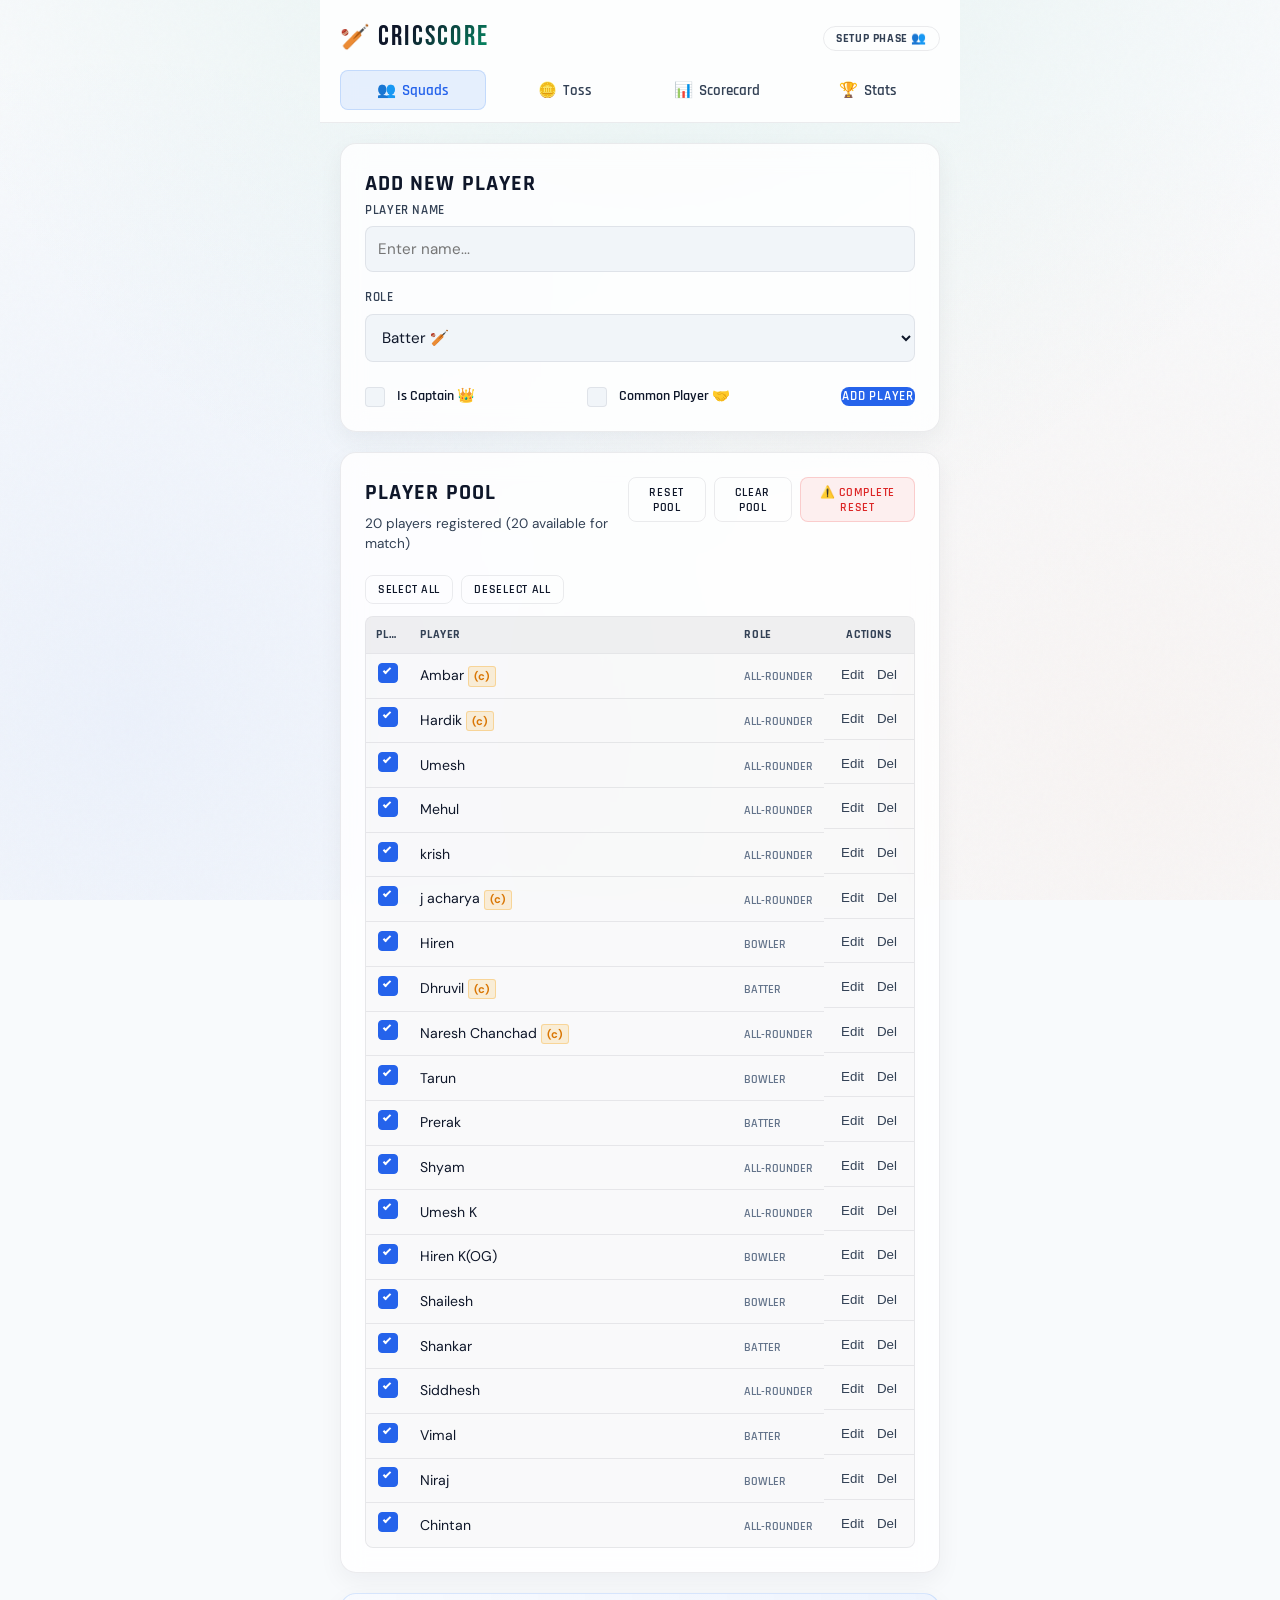
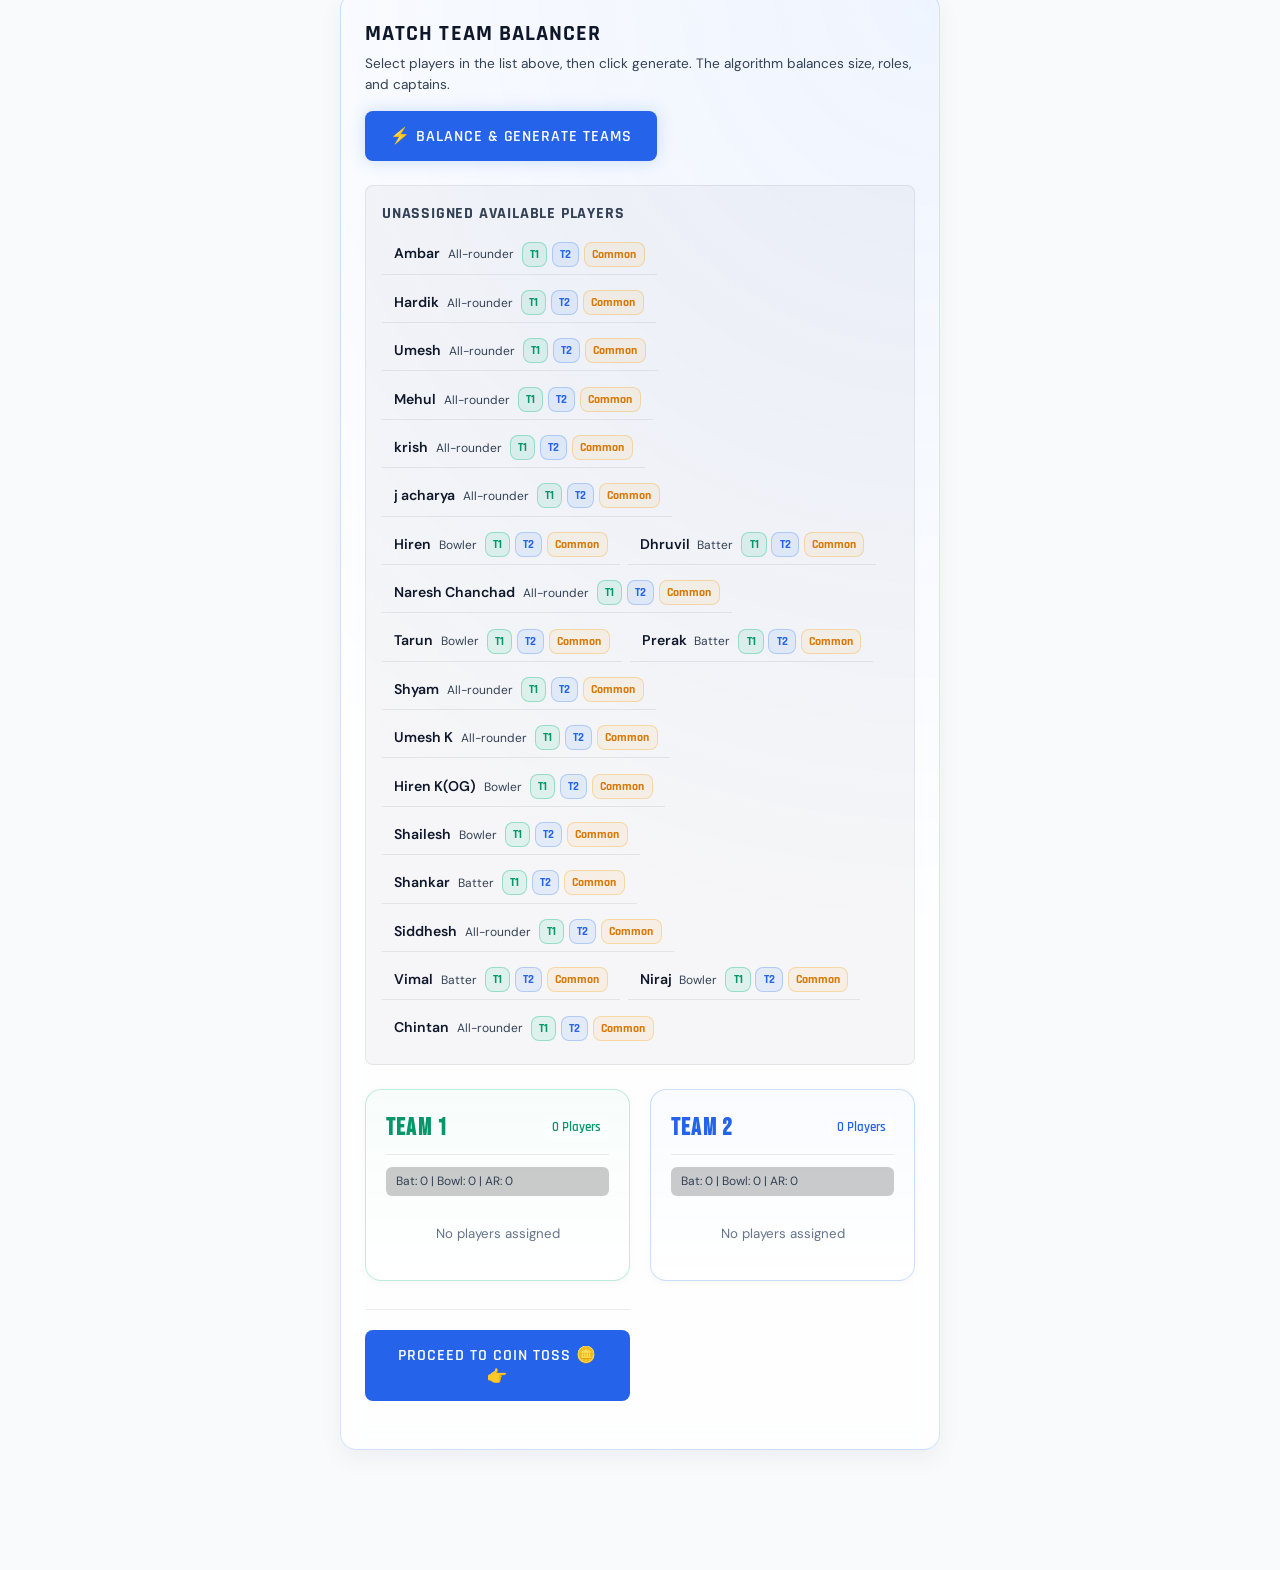
==== commit 6ee34ace: "fix: compact player pool, (c)/(cp) tags, captain toggle in team builder, no overflow" ====
--- a/index.html
+++ b/index.html
@@ -35,16 +35,16 @@
       <!-- Nav Tabs -->
       <nav class="app-nav">
         <button class="nav-tab active" data-tab="squads-tab">
-          <span class="tab-icon">👥</span> Squads
+          <span class="tab-icon">👥</span> <span class="tab-label">Squads</span>
         </button>
         <button class="nav-tab" data-tab="toss-tab" id="navTossTab">
-          <span class="tab-icon">🪙</span> Toss
+          <span class="tab-icon">🪙</span> <span class="tab-label">Toss</span>
         </button>
         <button class="nav-tab" data-tab="scoring-tab" id="navScoringTab">
-          <span class="tab-icon">📊</span> Scorecard
+          <span class="tab-icon">📊</span> <span class="tab-label">Scorecard</span>
         </button>
         <button class="nav-tab" data-tab="stats-tab" id="navStatsTab">
-          <span class="tab-icon">🏆</span> Stats
+          <span class="tab-icon">🏆</span> <span class="tab-label">Stats</span>
         </button>
       </nav>
     </header>
@@ -113,12 +113,18 @@
           <!-- Players Scroll Wrapper -->
           <div class="table-scroll">
             <table class="players-table" id="poolTable">
+              <colgroup>
+                <col class="col-play">
+                <col class="col-player">
+                <col class="col-role">
+                <col class="col-actions">
+              </colgroup>
               <thead>
                 <tr>
-                  <th width="50" style="text-align: center;">Play</th>
+                  <th style="text-align: center;">Play</th>
                   <th>Player</th>
                   <th>Role</th>
-                  <th width="100" style="text-align: center;">Actions</th>
+                  <th style="text-align: center;">Actions</th>
                 </tr>
               </thead>
               <tbody id="poolTableBody">
--- a/style.css
+++ b/style.css
@@ -491,7 +491,7 @@
 }
 
 .table-scroll {
-  overflow-x: auto;
+  overflow-x: hidden;
   border-radius: var(--radius-sm);
   border: 1px solid var(--border);
   background: rgba(15, 23, 42, 0.02);
@@ -501,13 +501,22 @@
   width: 100%;
   border-collapse: collapse;
   text-align: left;
-  font-size: 0.9rem;
-}
+  font-size: 0.88rem;
+  table-layout: fixed;
+}
+
+.players-table col.col-play { width: 44px; }
+.players-table col.col-player { width: auto; }
+.players-table col.col-role { width: 90px; }
+.players-table col.col-actions { width: 90px; }
 
 .players-table th,
 .players-table td {
-  padding: 0.75rem 1rem;
+  padding: 0.55rem 0.65rem;
   border-bottom: 1px solid var(--border);
+  overflow: hidden;
+  text-overflow: ellipsis;
+  white-space: nowrap;
 }
 
 .players-table th {
@@ -516,27 +525,173 @@
   text-transform: uppercase;
   letter-spacing: 0.05em;
   color: var(--text-secondary);
+  font-size: 0.75rem;
   background: rgba(15, 23, 42, 0.04);
 }
 
 .players-table tbody tr:hover {
-  background: rgba(15, 23, 42, 0.02);
+  background: rgba(15, 23, 42, 0.03);
 }
 
 .players-table tbody tr:last-child td {
   border-bottom: none;
 }
 
-.rating-stars {
+/* Pool tags: (c) captain, (cp) common */
+.pool-tag {
+  display: inline-block;
+  padding: 0.05rem 0.3rem;
+  border-radius: 3px;
+  font-size: 0.7rem;
+  font-weight: 700;
+  vertical-align: middle;
+}
+.pool-tag-cap {
+  background: rgba(245, 158, 11, 0.15);
   color: var(--accent-yellow);
+  border: 1px solid rgba(245, 158, 11, 0.3);
+}
+.pool-tag-com {
+  background: rgba(59, 130, 246, 0.12);
+  color: var(--accent-blue);
+  border: 1px solid rgba(59, 130, 246, 0.25);
+}
+
+.actions-cell {
+  display: flex;
+  justify-content: center;
+  gap: 0.3rem;
+}
+
+/* ── UNASSIGNED PLAYER ROW (in squad builder) ── */
+.unassigned-row {
+  display: flex;
+  align-items: center;
+  justify-content: space-between;
+  padding: 0.45rem 0.75rem;
+  border-bottom: 1px solid var(--border);
+  gap: 0.5rem;
+}
+.unassigned-row:last-child { border-bottom: none; }
+
+.unassigned-name {
+  font-size: 0.88rem;
+  font-weight: 600;
+  color: var(--text-primary);
+  white-space: nowrap;
+  overflow: hidden;
+  text-overflow: ellipsis;
+  flex: 1;
+  min-width: 0;
+}
+
+.unassigned-role {
   font-size: 0.75rem;
-  letter-spacing: 1px;
-}
-
-.actions-cell {
-  display: flex;
-  justify-content: center;
-  gap: 0.35rem;
+  color: var(--text-secondary);
+  font-weight: 400;
+  margin-left: 0.3rem;
+}
+
+.unassigned-actions {
+  display: flex;
+  gap: 0.3rem;
+  flex-shrink: 0;
+}
+
+.ua-btn {
+  font-family: 'Rajdhani', sans-serif;
+  font-weight: 700;
+  font-size: 0.72rem;
+  padding: 0.25rem 0.45rem;
+  border-radius: var(--radius-sm);
+  border: 1.5px solid;
+  cursor: pointer;
+  transition: all var(--transition-fast);
+  white-space: nowrap;
+}
+.ua-t1 { background: rgba(16,185,129,0.1); border-color: rgba(16,185,129,0.35); color: var(--accent-green); }
+.ua-t1:hover { background: rgba(16,185,129,0.2); }
+.ua-t2 { background: rgba(59,130,246,0.1); border-color: rgba(59,130,246,0.3); color: var(--accent-blue); }
+.ua-t2:hover { background: rgba(59,130,246,0.2); }
+.ua-com { background: rgba(245,158,11,0.08); border-color: rgba(245,158,11,0.3); color: var(--accent-yellow); }
+.ua-com:hover { background: rgba(245,158,11,0.18); }
+
+/* ── TEAM PLAYER ITEMS in generated teams ── */
+.team-player-item {
+  display: flex;
+  align-items: center;
+  gap: 0.5rem;
+  padding: 0.45rem 0.75rem;
+  border-bottom: 1px solid var(--border);
+  list-style: none;
+}
+.team-player-item:last-child { border-bottom: none; }
+
+.tpi-name {
+  font-size: 0.88rem;
+  font-weight: 600;
+  color: var(--text-primary);
+  flex: 1;
+  min-width: 0;
+  overflow: hidden;
+  text-overflow: ellipsis;
+  white-space: nowrap;
+}
+
+.tpi-cap {
+  font-size: 0.7rem;
+  font-weight: 700;
+  color: var(--accent-yellow);
+  background: rgba(245,158,11,0.12);
+  border: 1px solid rgba(245,158,11,0.3);
+  border-radius: 3px;
+  padding: 0.05rem 0.25rem;
+  vertical-align: middle;
+}
+
+.tpi-role {
+  font-size: 0.72rem;
+  color: var(--text-secondary);
+  background: rgba(15,23,42,0.05);
+  border-radius: var(--radius-sm);
+  padding: 0.15rem 0.4rem;
+  border: 1px solid var(--border);
+  white-space: nowrap;
+  flex-shrink: 0;
+}
+
+.tpi-actions {
+  display: flex;
+  gap: 0.25rem;
+  flex-shrink: 0;
+}
+
+.tpi-btn {
+  font-family: 'Rajdhani', sans-serif;
+  font-weight: 700;
+  font-size: 0.7rem;
+  padding: 0.2rem 0.4rem;
+  border-radius: var(--radius-sm);
+  border: 1.5px solid var(--border);
+  background: transparent;
+  color: var(--text-secondary);
+  cursor: pointer;
+  transition: all var(--transition-fast);
+  white-space: nowrap;
+}
+.tpi-cap-btn { border-color: rgba(245,158,11,0.35); color: var(--accent-yellow); }
+.tpi-cap-btn:hover, .tpi-cap-btn.active { background: rgba(245,158,11,0.15); color: var(--accent-yellow); }
+.tpi-switch { border-color: rgba(59,130,246,0.3); color: var(--accent-blue); }
+.tpi-switch:hover { background: rgba(59,130,246,0.1); }
+.tpi-del { border-color: rgba(239,68,68,0.3); color: var(--accent-red); }
+.tpi-del:hover { background: rgba(239,68,68,0.1); }
+
+.tpi-empty {
+  list-style: none;
+  color: var(--text-muted);
+  text-align: center;
+  font-size: 0.83rem;
+  padding: 1rem;
 }
 
 .btn-icon {
@@ -1693,3 +1848,132 @@
 ::-webkit-scrollbar-thumb:hover {
   background: var(--text-secondary);
 }
+
+/* ── MOBILE RESPONSIVENESS OVERRIDES ── */
+@media (max-width: 480px) {
+  /* Reduce body/app container margins */
+  .tab-panel {
+    padding: 0.75rem;
+  }
+  
+  .card {
+    padding: 1rem;
+    margin-bottom: 0.85rem;
+  }
+
+  /* Header and Navigation */
+  .app-header {
+    padding: 0.75rem 0.75rem 0.25rem;
+  }
+  
+  .logo-title {
+    font-size: 1.5rem;
+  }
+
+  .nav-tab {
+    font-size: 0.85rem;
+    padding: 0.5rem 0.25rem;
+    min-width: 70px;
+    gap: 0.2rem;
+  }
+  
+  .tab-label {
+    font-size: 0.8rem;
+  }
+
+  /* Add Player Inputs stacked on mobile */
+  .input-row {
+    grid-template-columns: 1fr;
+    gap: 0.75rem;
+  }
+
+  .form-footer {
+    flex-direction: column;
+    align-items: stretch;
+    gap: 0.75rem !important;
+  }
+
+  .form-footer .checkbox-container {
+    padding-left: 1.75rem;
+  }
+
+  /* Available players list padding */
+  .team-player-item {
+    font-size: 0.82rem;
+    padding: 0.4rem 0.5rem;
+  }
+  
+  .team-player-item button.btn-sm {
+    padding: 0.2rem 0.35rem;
+    font-size: 0.65rem;
+  }
+
+  /* Sticky Scorecard Banner text scaling */
+  .scoreboard-hero {
+    top: 79px; /* Anchors correctly under the smaller header */
+    padding: 1rem;
+  }
+
+  .runs-num {
+    font-size: 3.25rem;
+  }
+
+  .wickets-num {
+    font-size: 2.25rem;
+  }
+
+  .slash {
+    font-size: 1.75rem;
+  }
+
+  .live-stats-row {
+    font-size: 0.8rem;
+  }
+
+  /* Keypad size adjustment */
+  .score-btn {
+    font-size: 1.2rem;
+    padding: 0.75rem 0.25rem;
+  }
+
+  /* Modals cards sizing */
+  .modal-card {
+    padding: 1.25rem;
+    max-width: 96vw;
+  }
+
+  /* Series cumulative stats table columns width */
+  .stats-table th, .stats-table td {
+    padding: 0.45rem 0.5rem;
+    font-size: 0.8rem;
+  }
+  
+  .stats-table td strong {
+    font-size: 0.8rem;
+  }
+  
+  /* Prevent scroll wrapper from overflowing */
+  .stats-table-wrapper {
+    margin: 0 -0.5rem;
+    padding: 0 0.5rem;
+  }
+}
+
+@media (max-width: 360px) {
+  .tab-label {
+    display: none; /* Hide labels on ultra narrow screens, only show icons */
+  }
+  
+  .nav-tab {
+    min-width: 45px;
+    padding: 0.5rem 0.1rem;
+  }
+
+  .runs-num {
+    font-size: 2.75rem;
+  }
+
+  .wickets-num {
+    font-size: 1.85rem;
+  }
+}
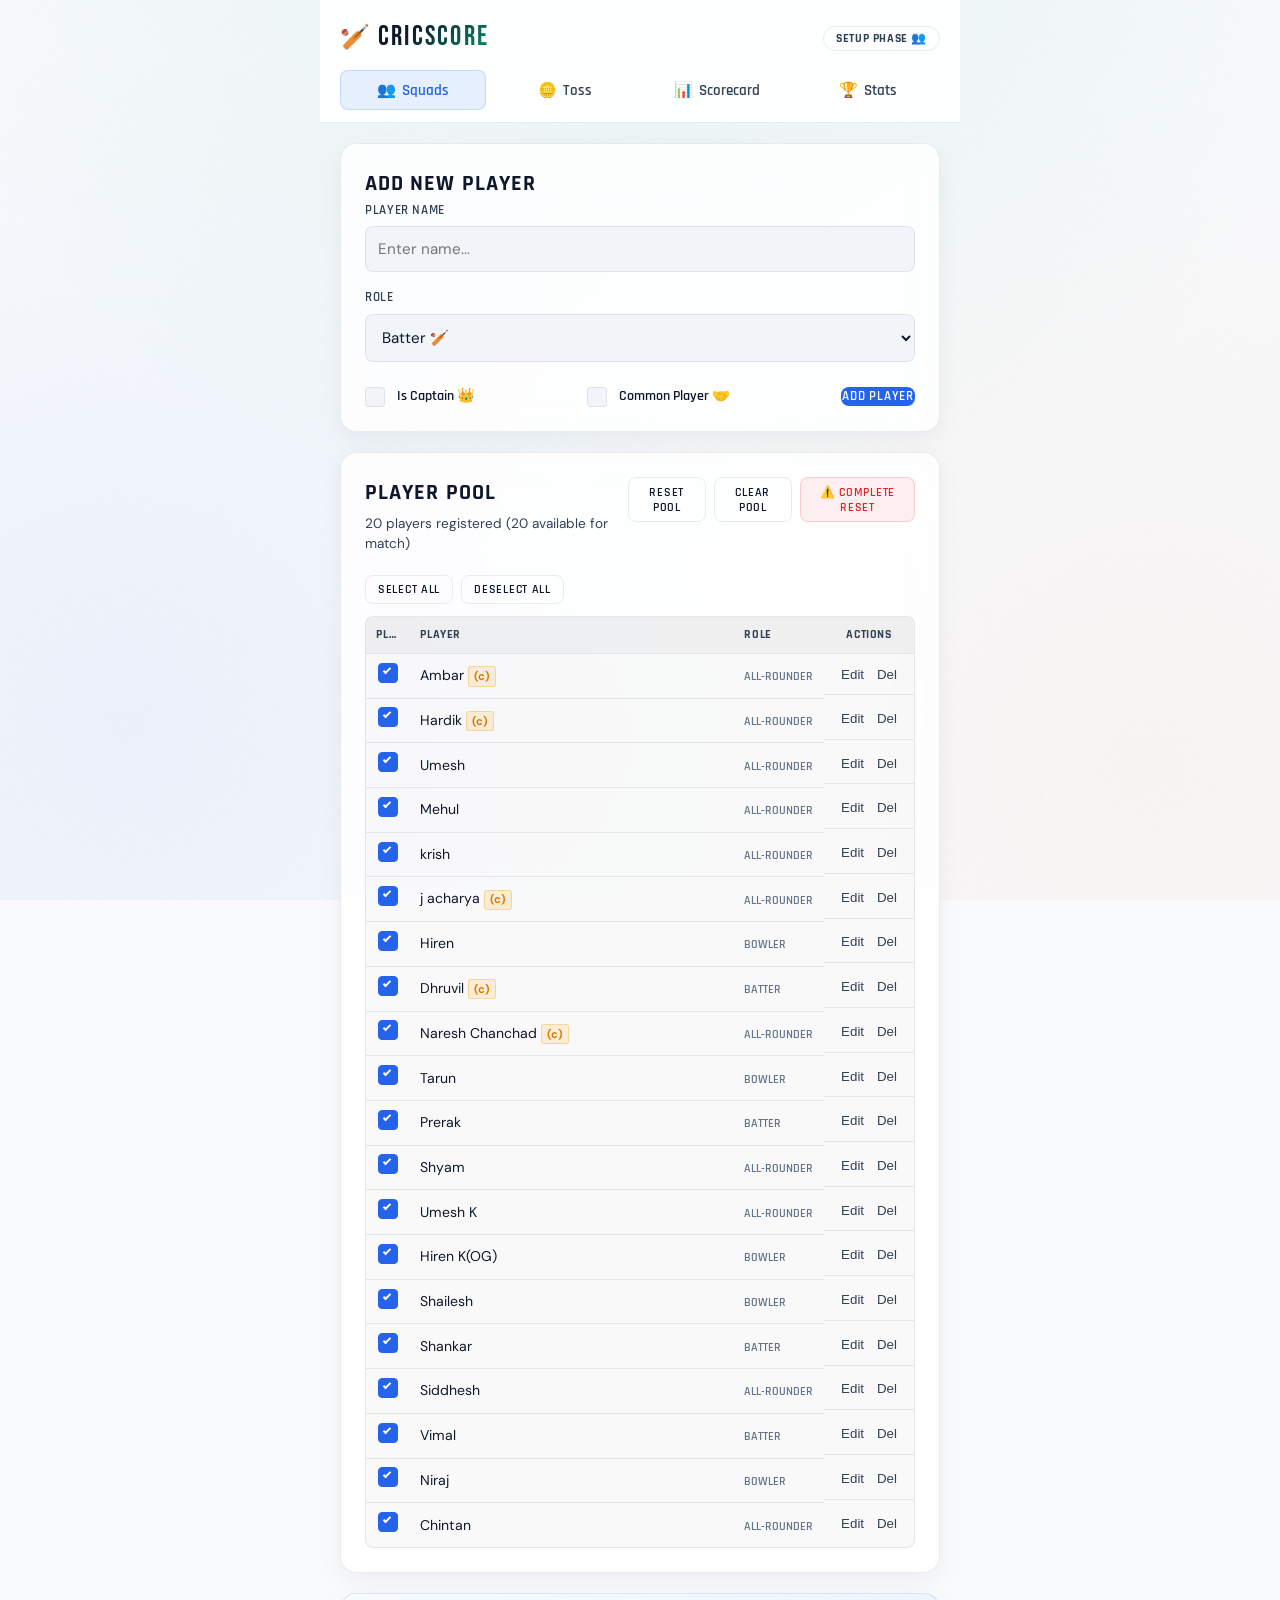
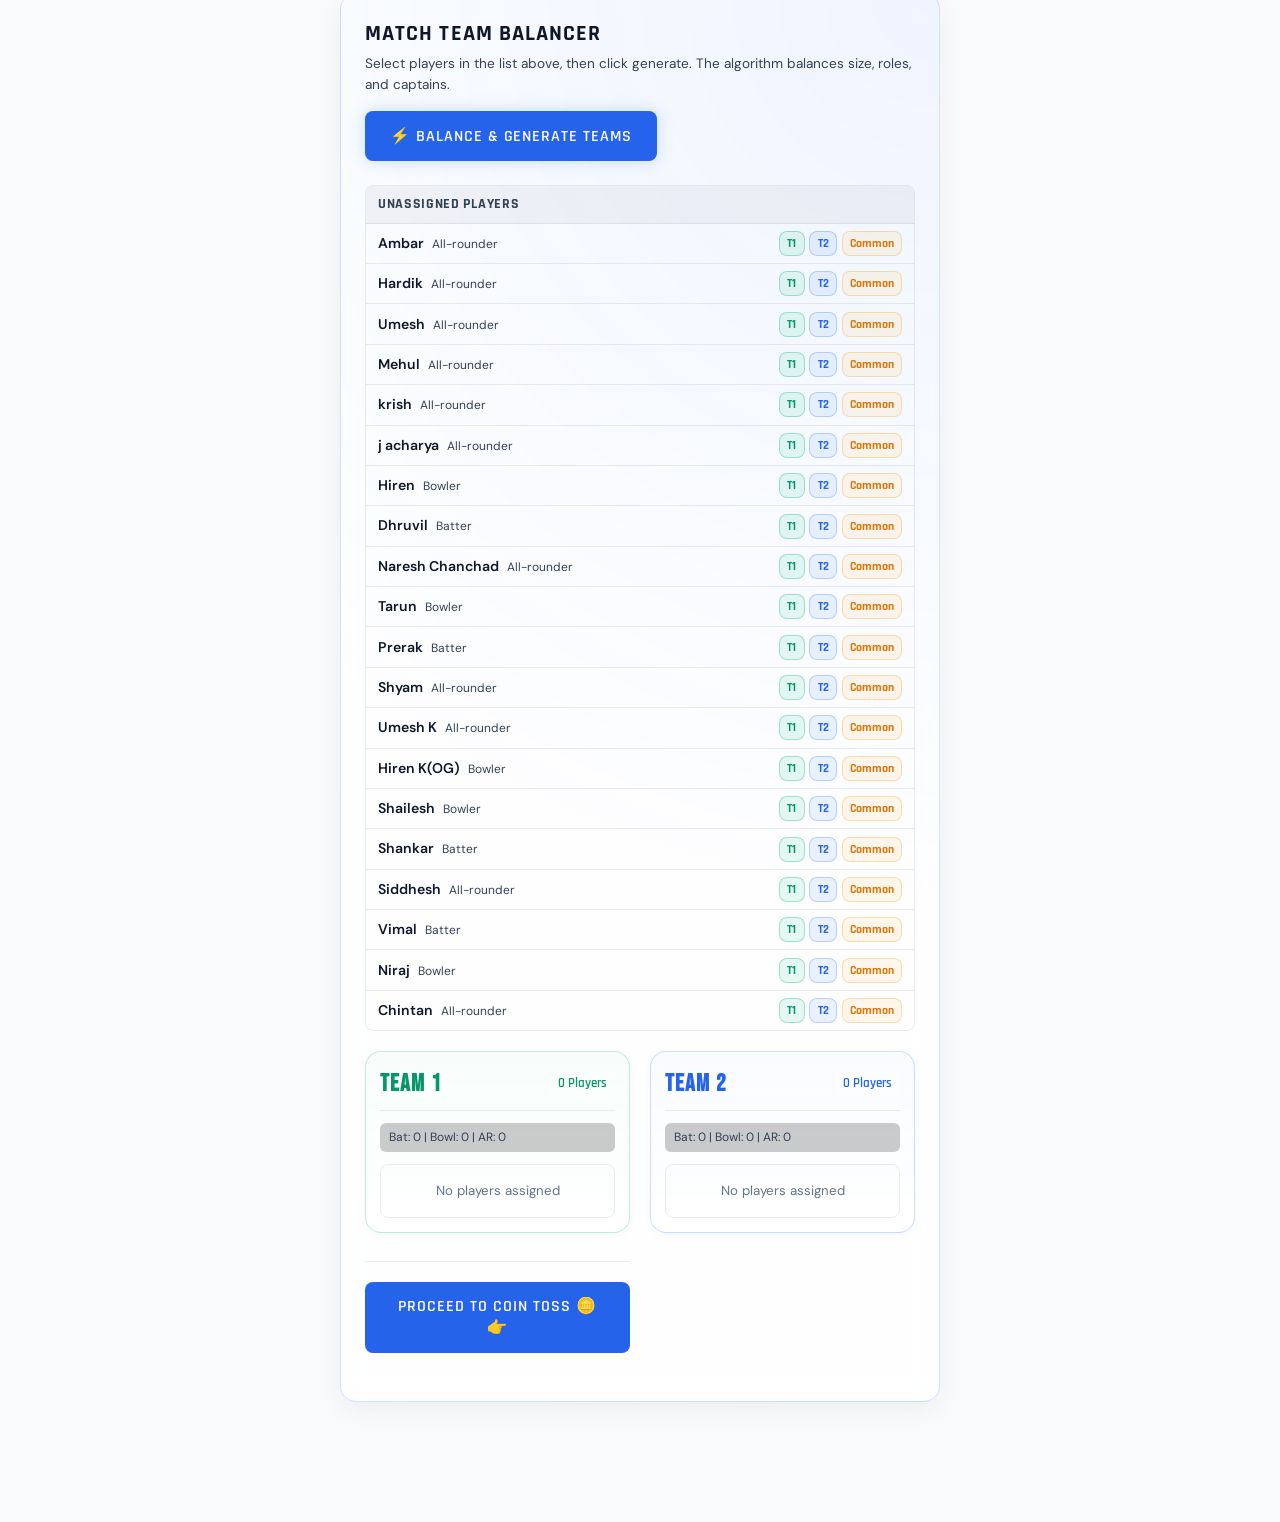
==== commit 2fa18f8b: "fix: compact team player list, fix overflow in generated teams and unassigned section" ====
--- a/index.html
+++ b/index.html
@@ -152,9 +152,9 @@
           </div>
 
           <!-- Unassigned Available Players for Manual Assignment -->
-          <div class="unassigned-container hidden" id="unassignedPlayersWrapper" style="margin-bottom: 1.5rem; background: rgba(15, 23, 42, 0.03); padding: 1rem; border-radius: var(--radius-sm); border: 1px solid var(--border);">
-            <h3 class="section-title" style="font-size: 1rem; margin-bottom: 0.5rem; color: var(--text-secondary);">Unassigned Available Players</h3>
-            <div class="unassigned-list" id="unassignedPlayerList" style="display: flex; gap: 0.5rem; flex-wrap: wrap;">
+          <div class="unassigned-container hidden" id="unassignedPlayersWrapper" style="margin-bottom: 1.25rem; border: 1px solid var(--border); border-radius: var(--radius-sm); overflow: hidden;">
+            <h3 class="section-title" style="font-size: 0.85rem; margin: 0; padding: 0.5rem 0.75rem; background: rgba(15,23,42,0.04); border-bottom: 1px solid var(--border); color: var(--text-secondary);">Unassigned Players</h3>
+            <div id="unassignedPlayerList">
               <!-- Dynamic -->
             </div>
           </div>
--- a/style.css
+++ b/style.css
@@ -737,12 +737,14 @@
 
 .team-card {
   border-radius: var(--radius-md);
-  padding: 1.25rem;
+  padding: 0.85rem;
   border: 1px solid var(--border);
   box-shadow: var(--shadow-sm);
   display: flex;
   flex-direction: column;
   transition: transform var(--transition-normal);
+  overflow: hidden;
+  min-width: 0;
 }
 
 .team-card:hover {
@@ -799,18 +801,24 @@
   list-style: none;
   display: flex;
   flex-direction: column;
-  gap: 0.4rem;
+  padding: 0;
+  margin: 0;
+  overflow: hidden;
+  border: 1px solid var(--border);
+  border-radius: var(--radius-sm);
 }
 
 .team-player-item {
   display: flex;
   align-items: center;
-  justify-content: space-between;
-  font-size: 0.88rem;
-  padding: 0.35rem 0.5rem;
-  background: rgba(255, 255, 255, 0.02);
-  border-radius: 4px;
-  border: 1px solid rgba(255, 255, 255, 0.03);
+  gap: 0.35rem;
+  padding: 0.4rem 0.5rem;
+  border-bottom: 1px solid var(--border);
+  min-width: 0;
+  overflow: hidden;
+}
+.team-player-item:last-child {
+  border-bottom: none;
 }
 
 .player-item-name {
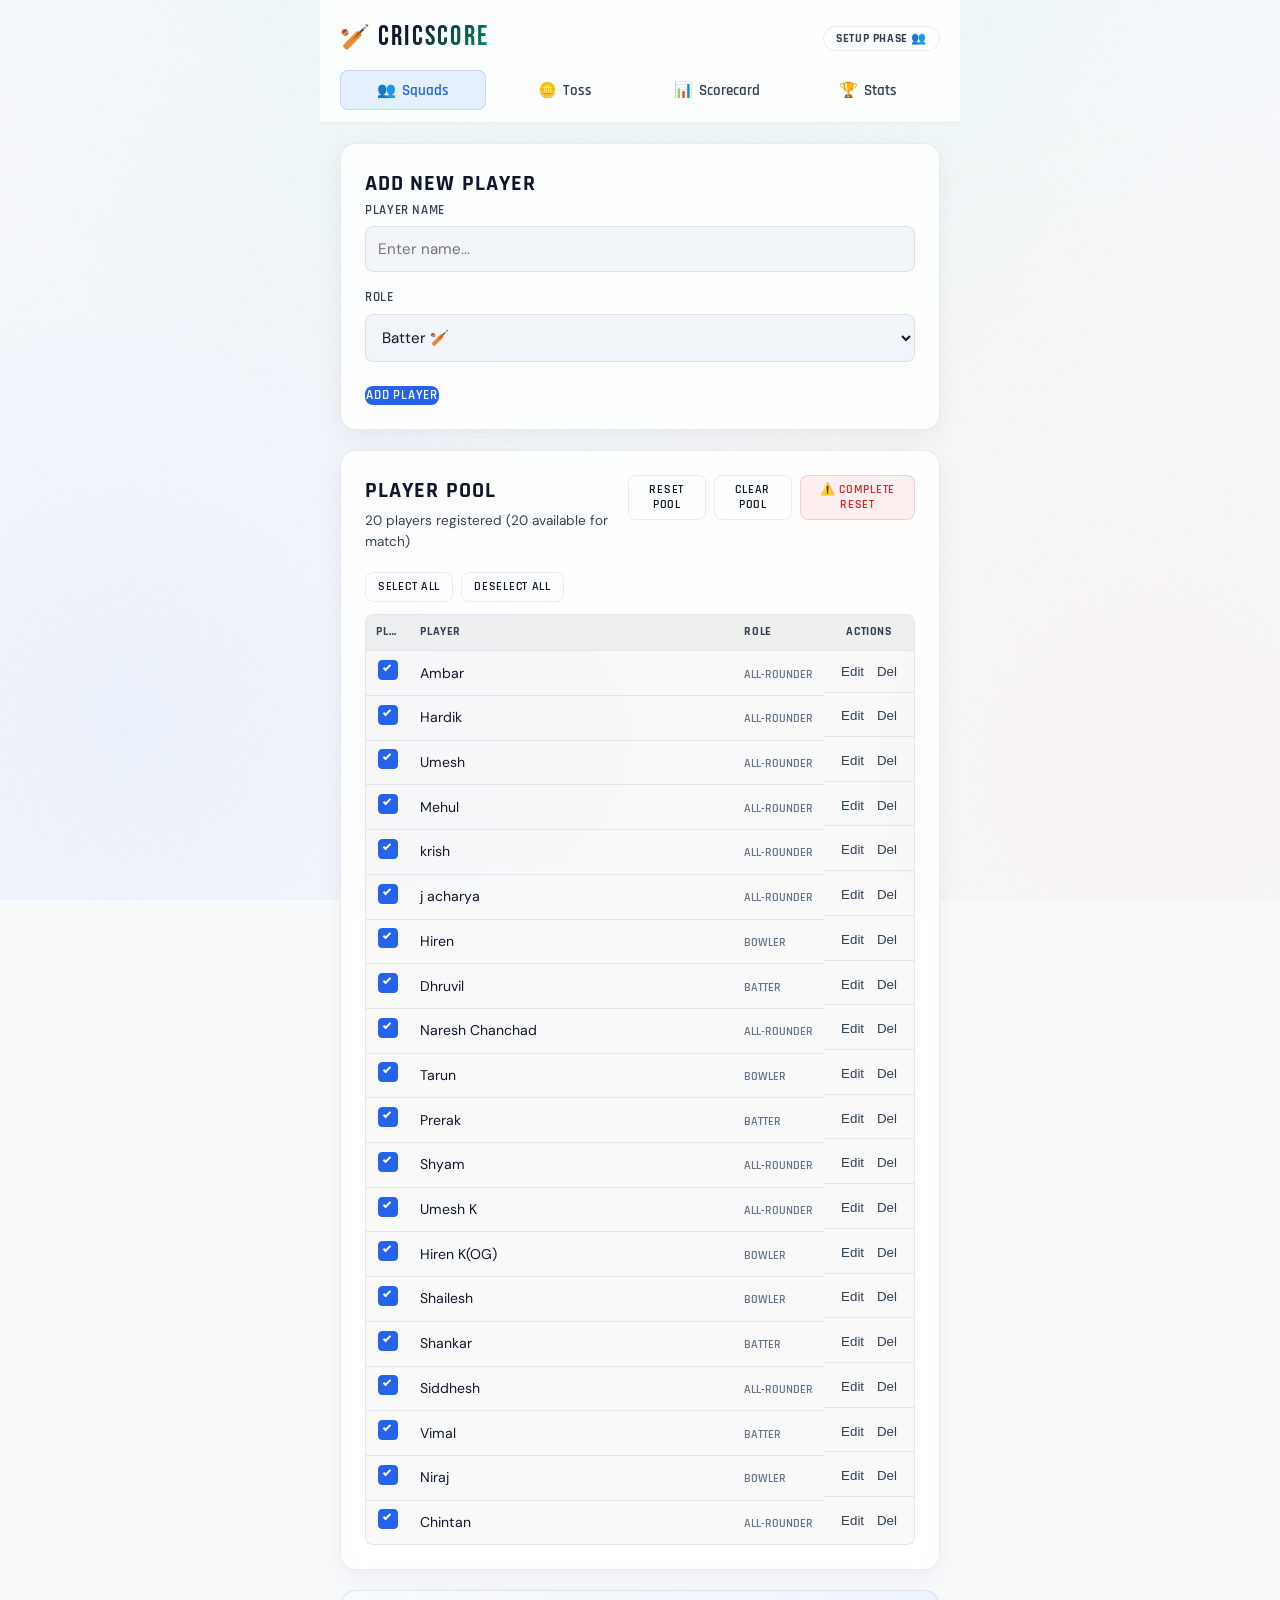
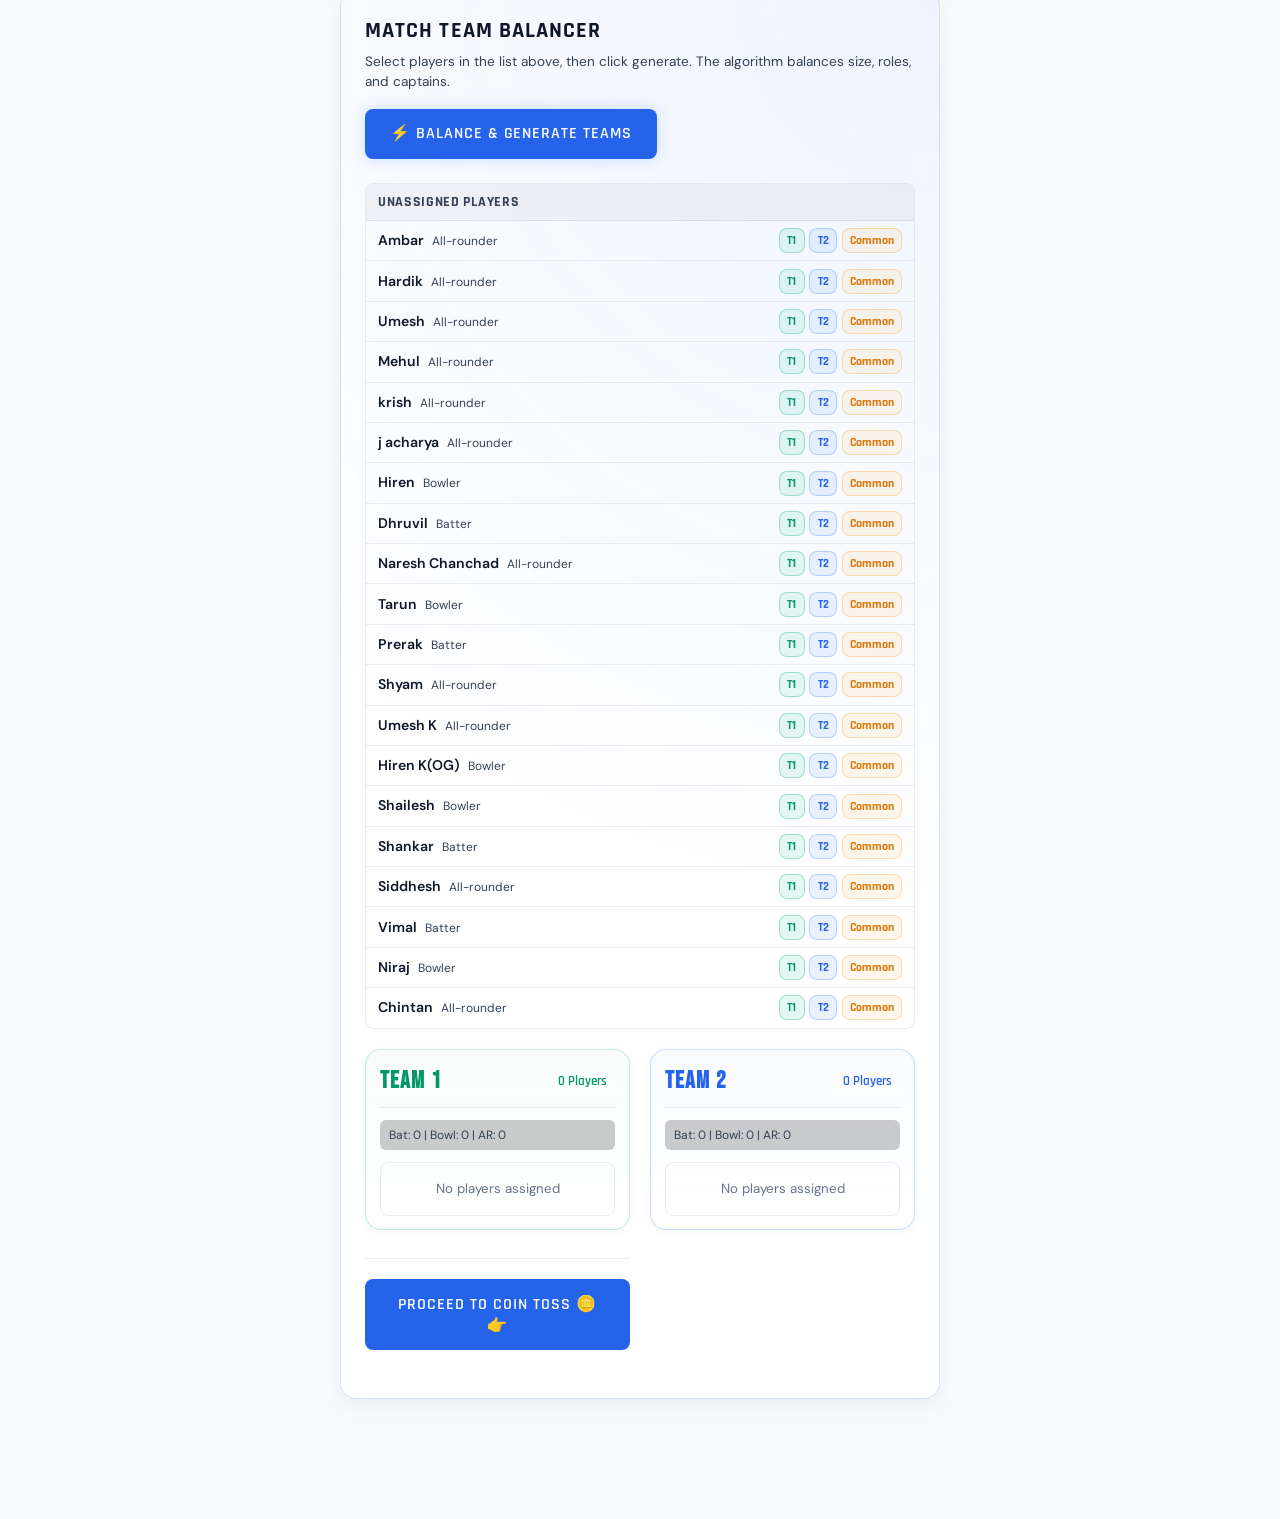
==== commit 65757b6e: "feat: move captain/common assignment to team builder only, remove from add player form" ====
--- a/index.html
+++ b/index.html
@@ -74,17 +74,7 @@
               </div>
             </div>
 
-            <div class="form-footer" style="flex-wrap: wrap; gap: 0.75rem 1.5rem;">
-              <label class="checkbox-container">
-                <input type="checkbox" id="playerIsCaptain">
-                <span class="checkmark"></span>
-                Is Captain 👑
-              </label>
-              <label class="checkbox-container">
-                <input type="checkbox" id="playerIsCommon">
-                <span class="checkmark"></span>
-                Common Player 🤝
-              </label>
+            <div class="form-footer">
               <button type="submit" class="btn btn-primary">Add Player</button>
             </div>
           </form>
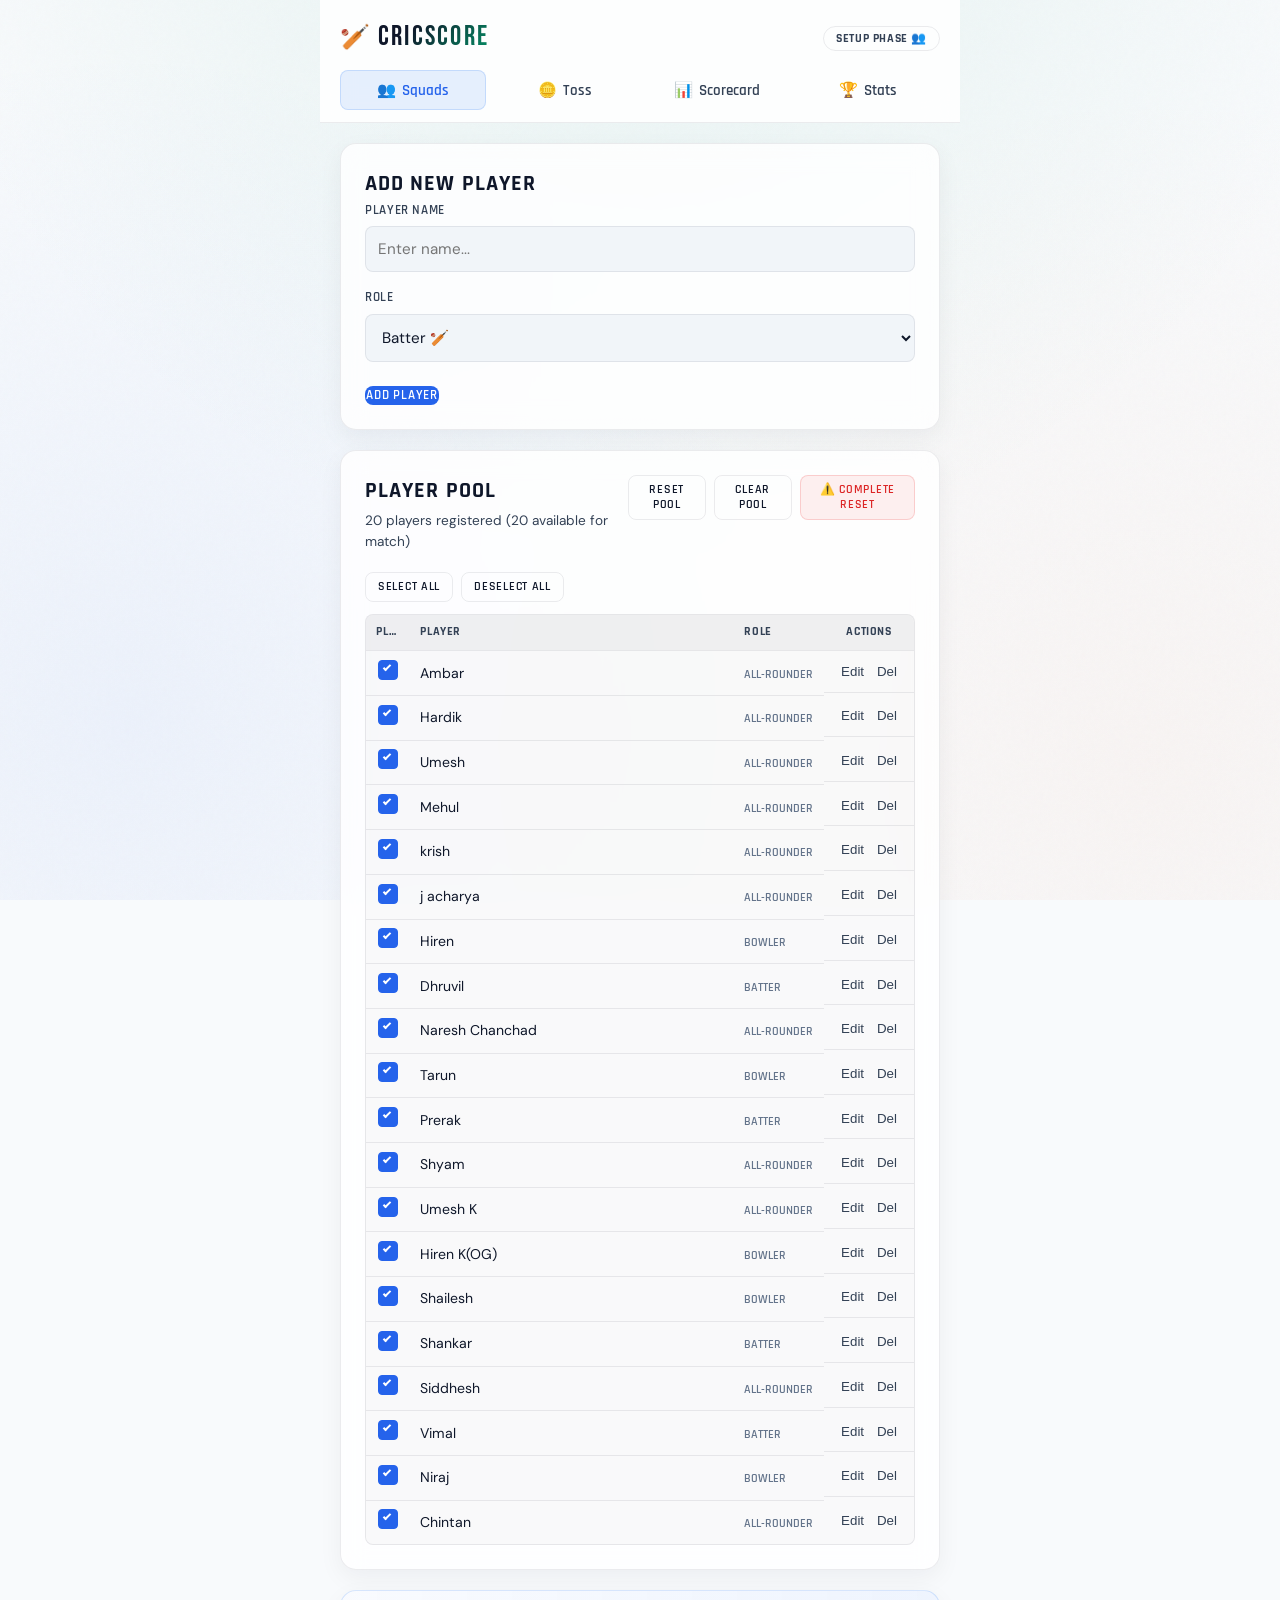
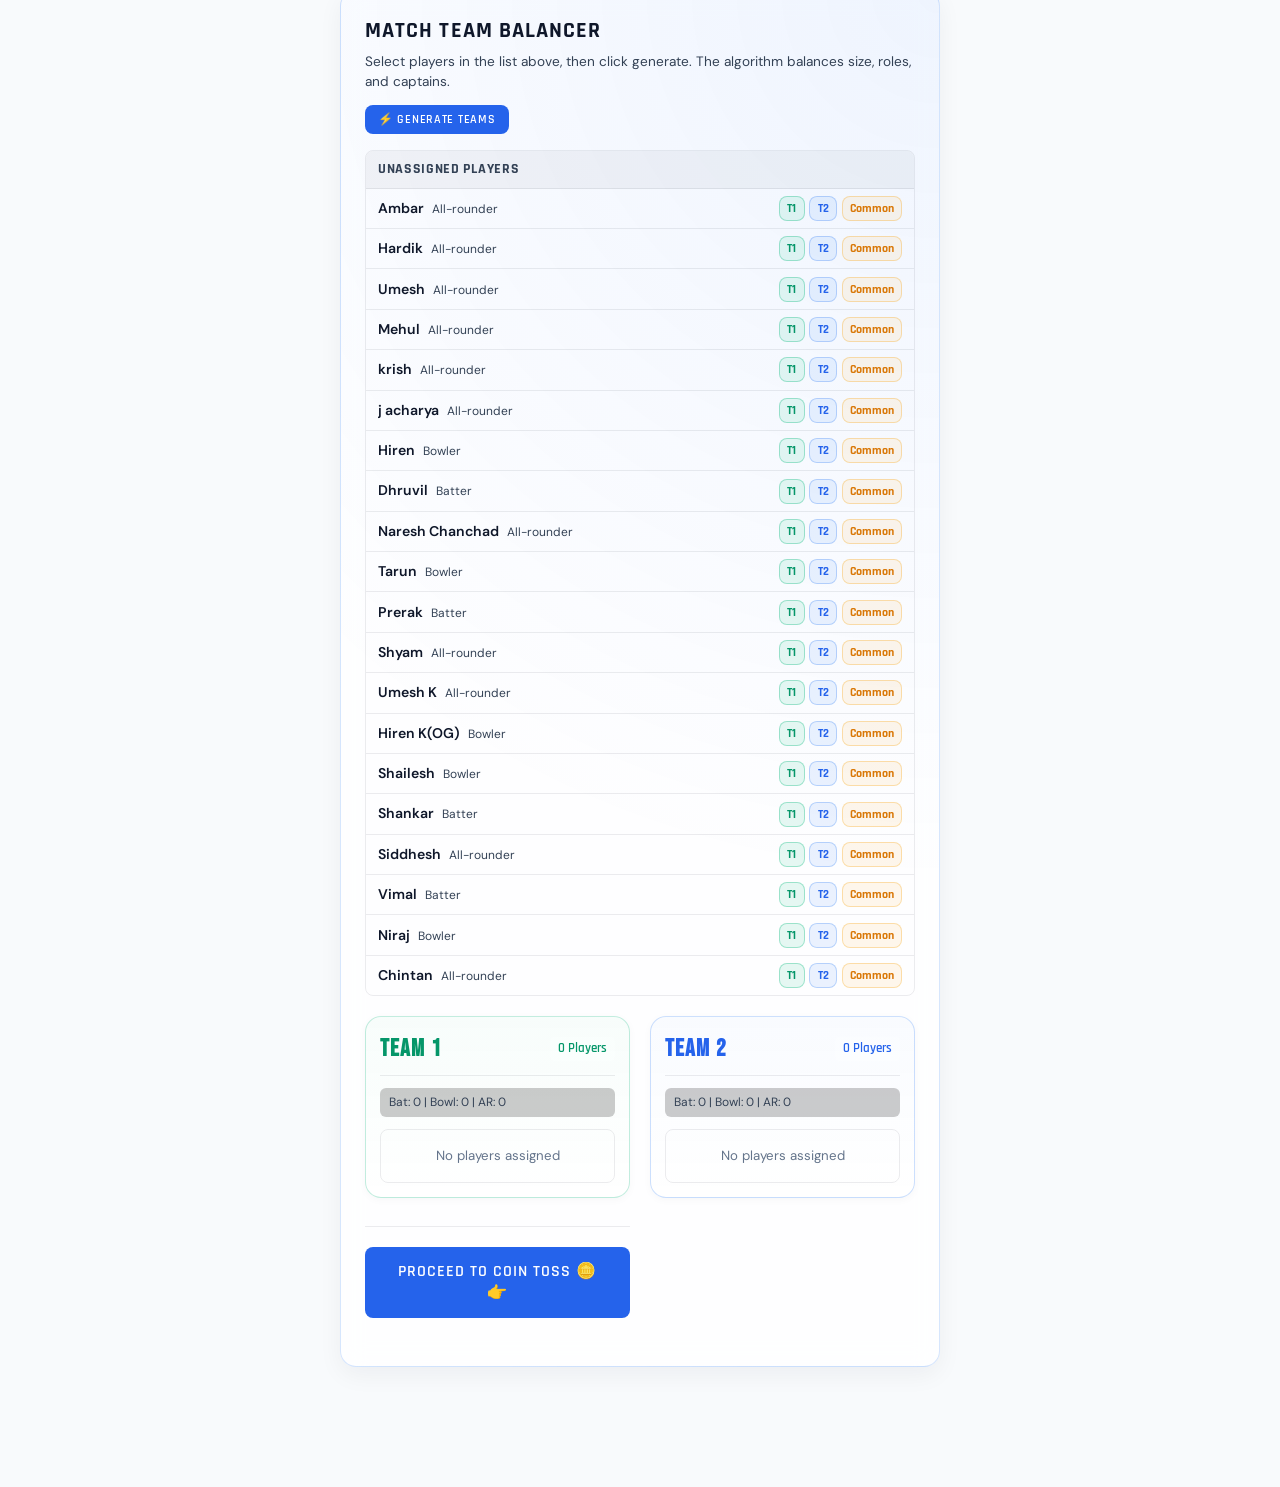
==== commit e1f47f32: "fix: compact balancer buttons, remove crown icons in stats, fix stats table overflow" ====
--- a/index.html
+++ b/index.html
@@ -130,14 +130,14 @@
           <p class="subtitle">Select players in the list above, then click generate. The algorithm balances size, roles, and captains.</p>
           
           <div class="balancer-controls">
-            <button class="btn btn-primary btn-lg btn-glow" id="btnGenerateTeams" onclick="generateBalancedTeams()">
-              ⚡ Balance & Generate Teams
+            <button class="btn btn-primary btn-sm" id="btnGenerateTeams" onclick="generateBalancedTeams()">
+              ⚡ Generate Teams
             </button>
-            <button class="btn btn-outline btn-lg hidden" id="btnShuffleTeams" onclick="generateBalancedTeams(true)">
-              🔄 Shuffle Teams
+            <button class="btn btn-outline btn-sm hidden" id="btnShuffleTeams" onclick="generateBalancedTeams(true)">
+              🔄 Shuffle
             </button>
-            <button class="btn btn-outline btn-lg btn-danger-hover hidden" id="btnClearTeams" onclick="clearGeneratedTeams()">
-              🗑️ Clear Teams
+            <button class="btn btn-outline btn-sm btn-danger-hover hidden" id="btnClearTeams" onclick="clearGeneratedTeams()">
+              🗑️ Clear
             </button>
           </div>
 
--- a/style.css
+++ b/style.css
@@ -650,27 +650,25 @@
 }
 
 .tpi-role {
-  font-size: 0.72rem;
-  color: var(--text-secondary);
-  background: rgba(15,23,42,0.05);
-  border-radius: var(--radius-sm);
-  padding: 0.15rem 0.4rem;
-  border: 1px solid var(--border);
-  white-space: nowrap;
+  font-size: 1rem;
+  line-height: 1;
   flex-shrink: 0;
+  width: 1.4rem;
+  text-align: center;
 }
 
 .tpi-actions {
   display: flex;
-  gap: 0.25rem;
+  gap: 0.2rem;
   flex-shrink: 0;
+  flex-wrap: nowrap;
 }
 
 .tpi-btn {
   font-family: 'Rajdhani', sans-serif;
   font-weight: 700;
-  font-size: 0.7rem;
-  padding: 0.2rem 0.4rem;
+  font-size: 0.65rem;
+  padding: 0.18rem 0.32rem;
   border-radius: var(--radius-sm);
   border: 1.5px solid var(--border);
   background: transparent;
@@ -717,9 +715,10 @@
 /* ── BALANCER SECTION & TEAMS DISPLAY ── */
 .balancer-controls {
   display: flex;
-  gap: 0.75rem;
-  margin-top: 1rem;
-  margin-bottom: 1.5rem;
+  gap: 0.5rem;
+  margin-top: 0.75rem;
+  margin-bottom: 1rem;
+  flex-wrap: wrap;
 }
 
 .teams-container {
@@ -1687,17 +1686,24 @@
   overflow-x: auto;
 }
 
+.stats-table-wrapper {
+  overflow-x: auto;
+  -webkit-overflow-scrolling: touch;
+}
+
 .stats-table {
   width: 100%;
   border-collapse: collapse;
-  font-size: 0.88rem;
+  font-size: 0.83rem;
   text-align: left;
+  min-width: 320px;
 }
 
 .stats-table th,
 .stats-table td {
-  padding: 0.6rem 0.85rem;
+  padding: 0.45rem 0.55rem;
   border-bottom: 1px solid var(--border);
+  white-space: nowrap;
 }
 
 .stats-table th {
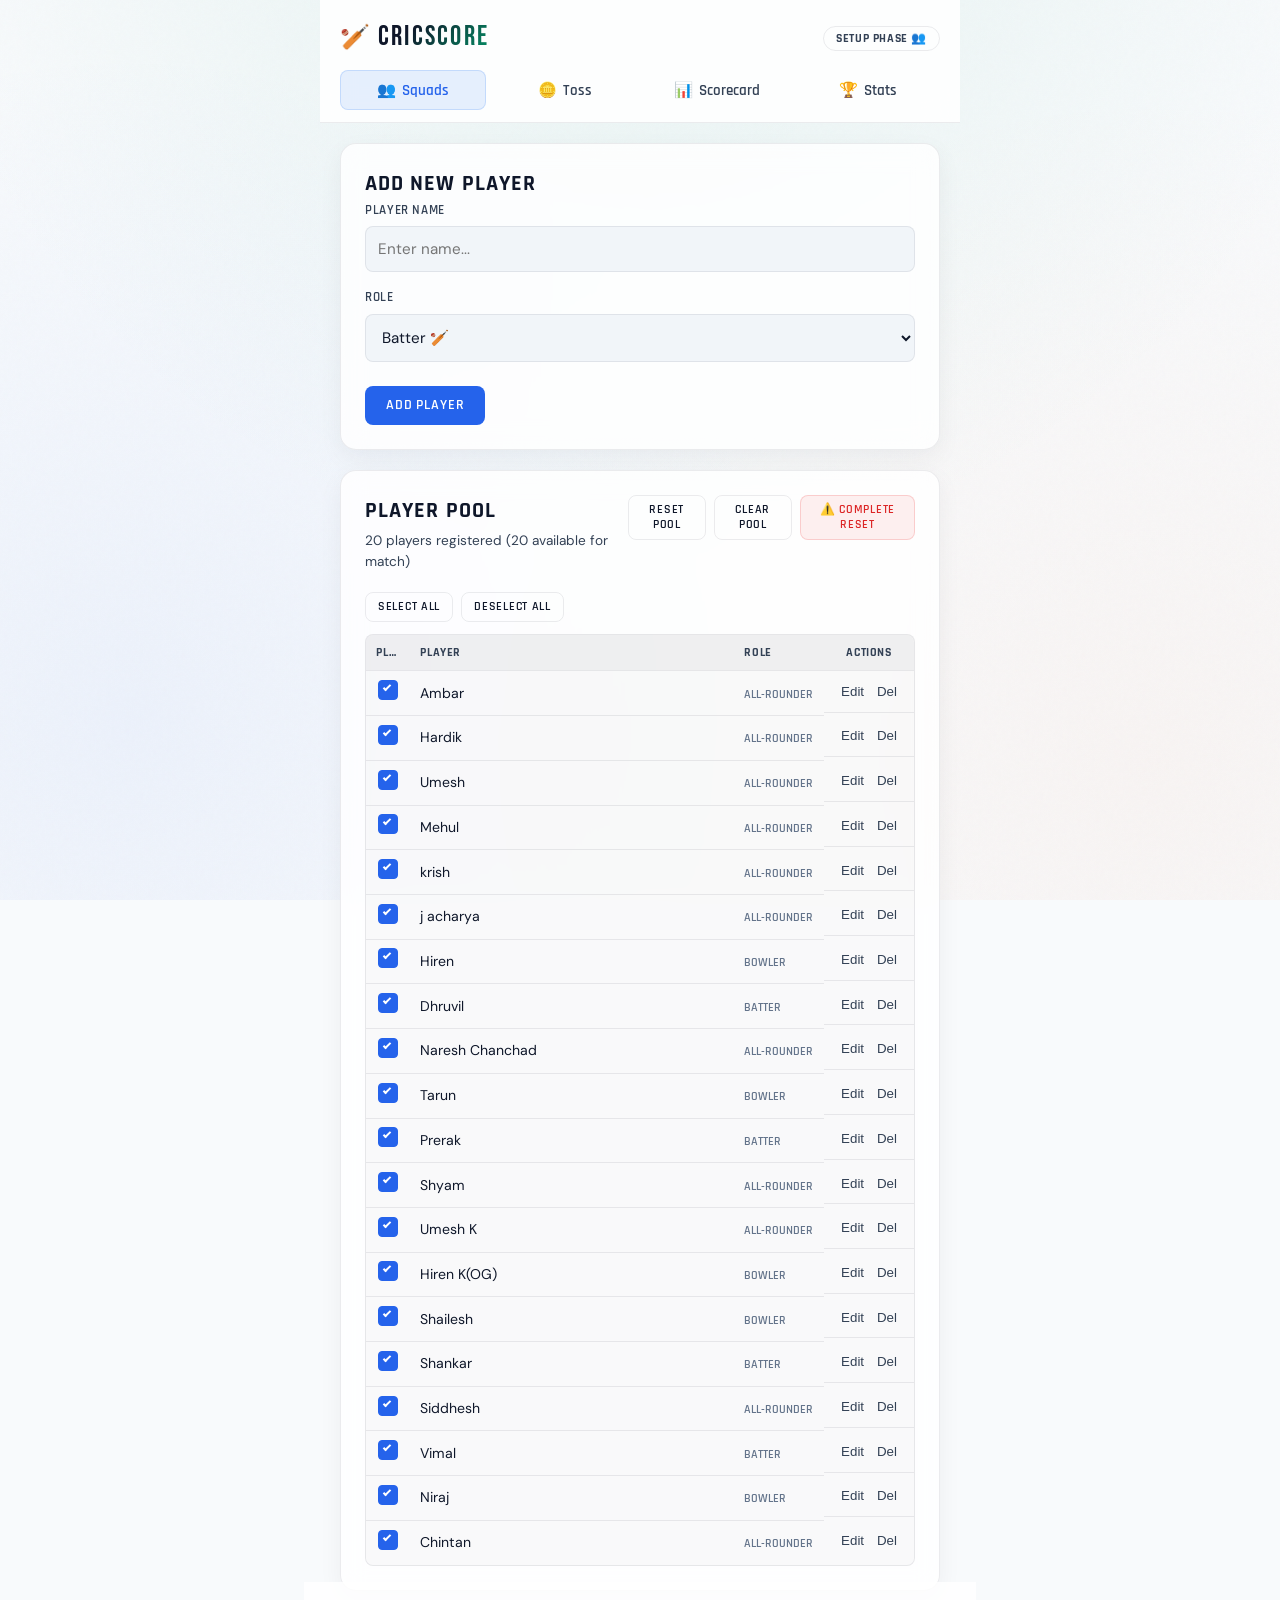
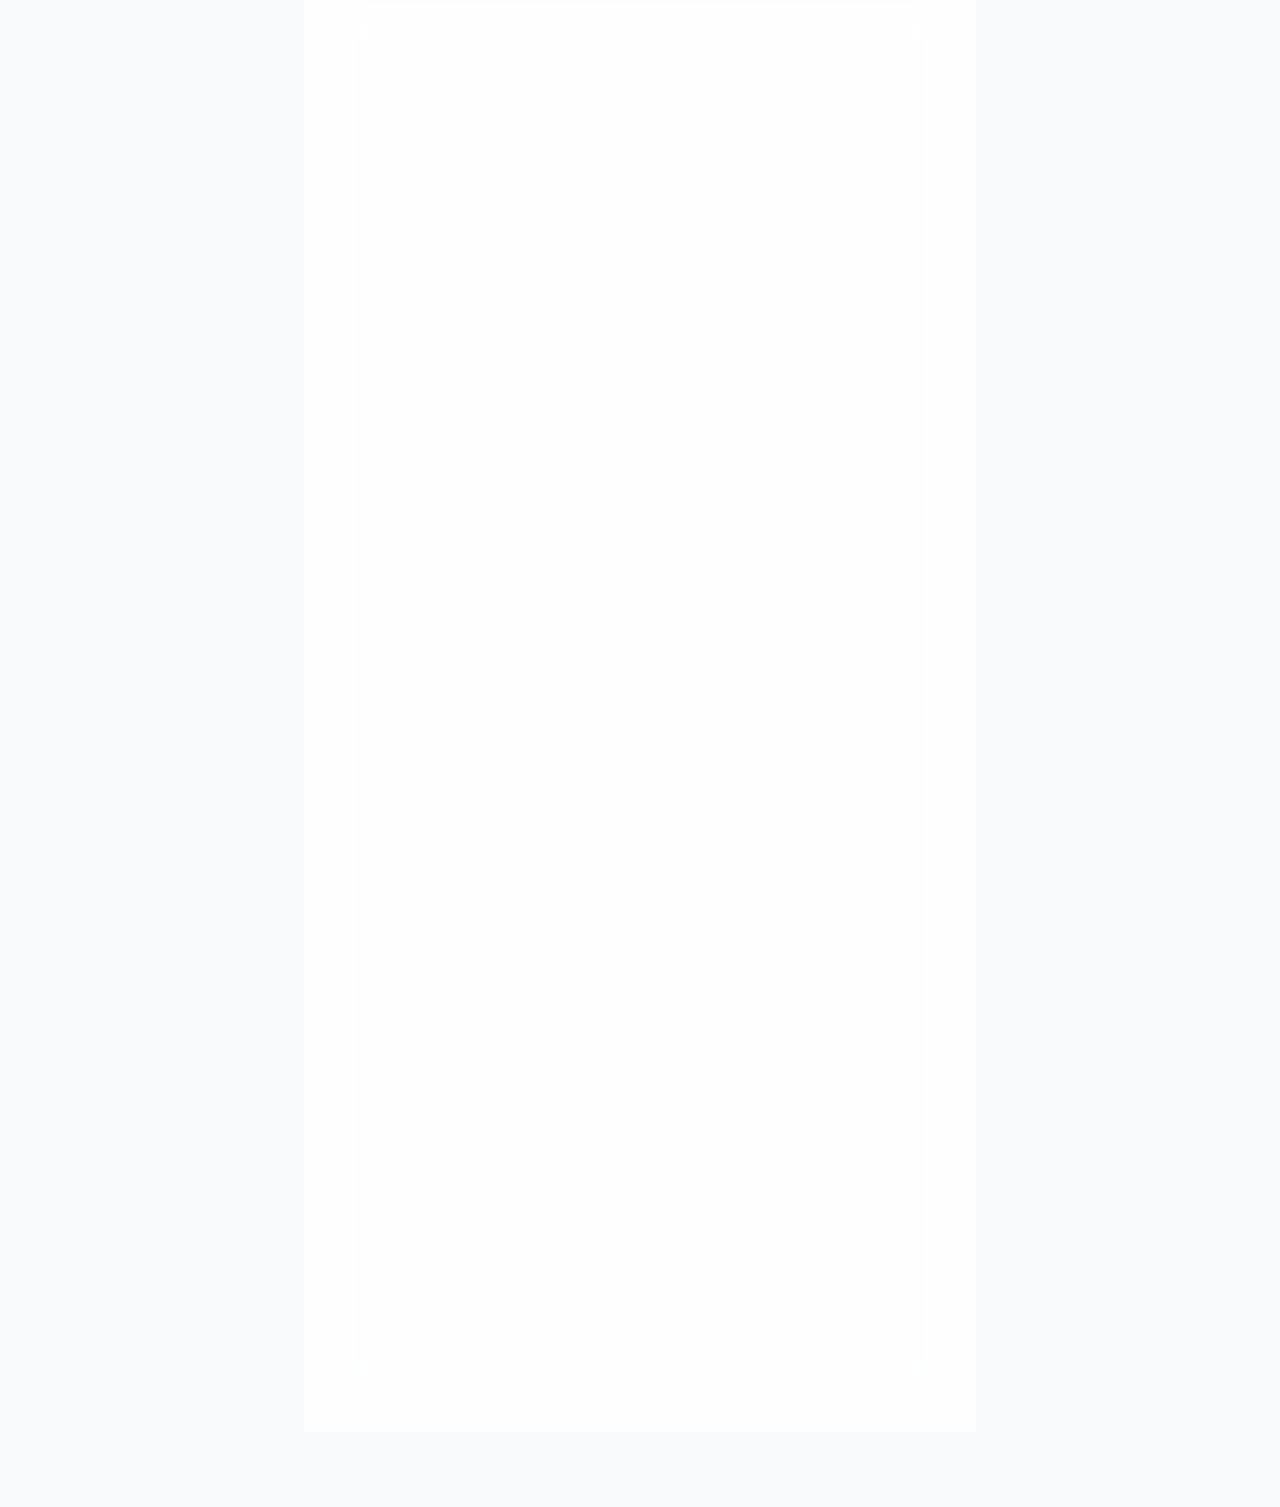
==== commit 8fa73cd9: "fix: restore horizontal scrolling and prevent overflow in cumulative batting and bowling stats table" ====
--- a/index.html
+++ b/index.html
@@ -474,8 +474,8 @@
           <p class="subtitle" style="margin-bottom: 1.25rem;">Cumulative tournament figures. Click a player row to view match-by-match breakdown.</p>
           
           <h3 class="innings-header color-a" style="margin-top: 1rem;">Cumulative Batting</h3>
-          <div class="card glass no-padding" style="margin-bottom: 1.5rem; overflow: visible;">
-            <div class="stats-table-wrapper" style="overflow: visible;">
+          <div class="card glass no-padding" style="margin-bottom: 1.5rem; overflow: hidden;">
+            <div class="stats-table-wrapper">
               <table class="stats-table">
                 <thead>
                   <tr>
@@ -497,8 +497,8 @@
           </div>
 
           <h3 class="innings-header color-b">Cumulative Bowling</h3>
-          <div class="card glass no-padding" style="margin-bottom: 0.5rem; overflow: visible;">
-            <div class="stats-table-wrapper" style="overflow: visible;">
+          <div class="card glass no-padding" style="margin-bottom: 0.5rem; overflow: hidden;">
+            <div class="stats-table-wrapper">
               <table class="stats-table">
                 <thead>
                   <tr>
--- a/style.css
+++ b/style.css
@@ -293,6 +293,8 @@
   align-items: center;
   justify-content: center;
   gap: 0.5rem;
+  padding: 0.6rem 1.25rem;
+  font-size: 0.88rem;
   transition: all var(--transition-fast);
   text-decoration: none;
   -webkit-tap-highlight-color: transparent;
